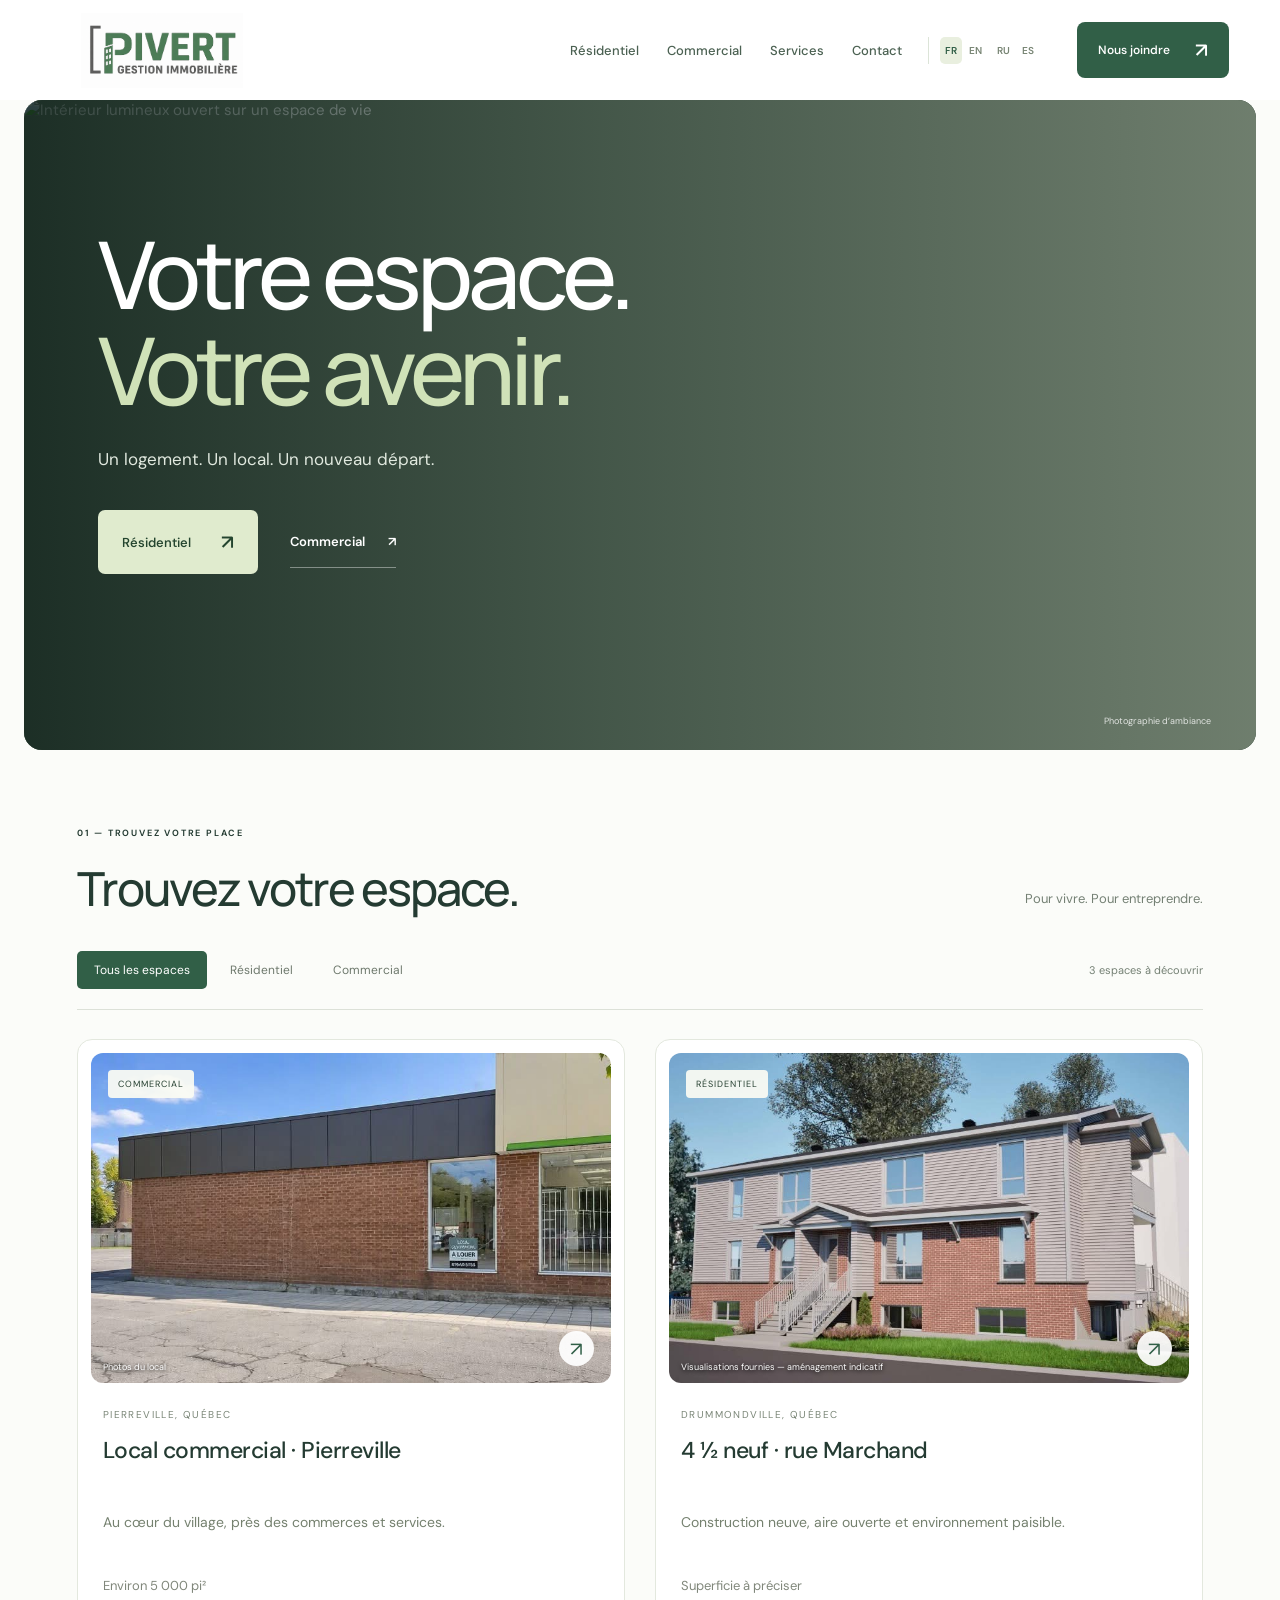
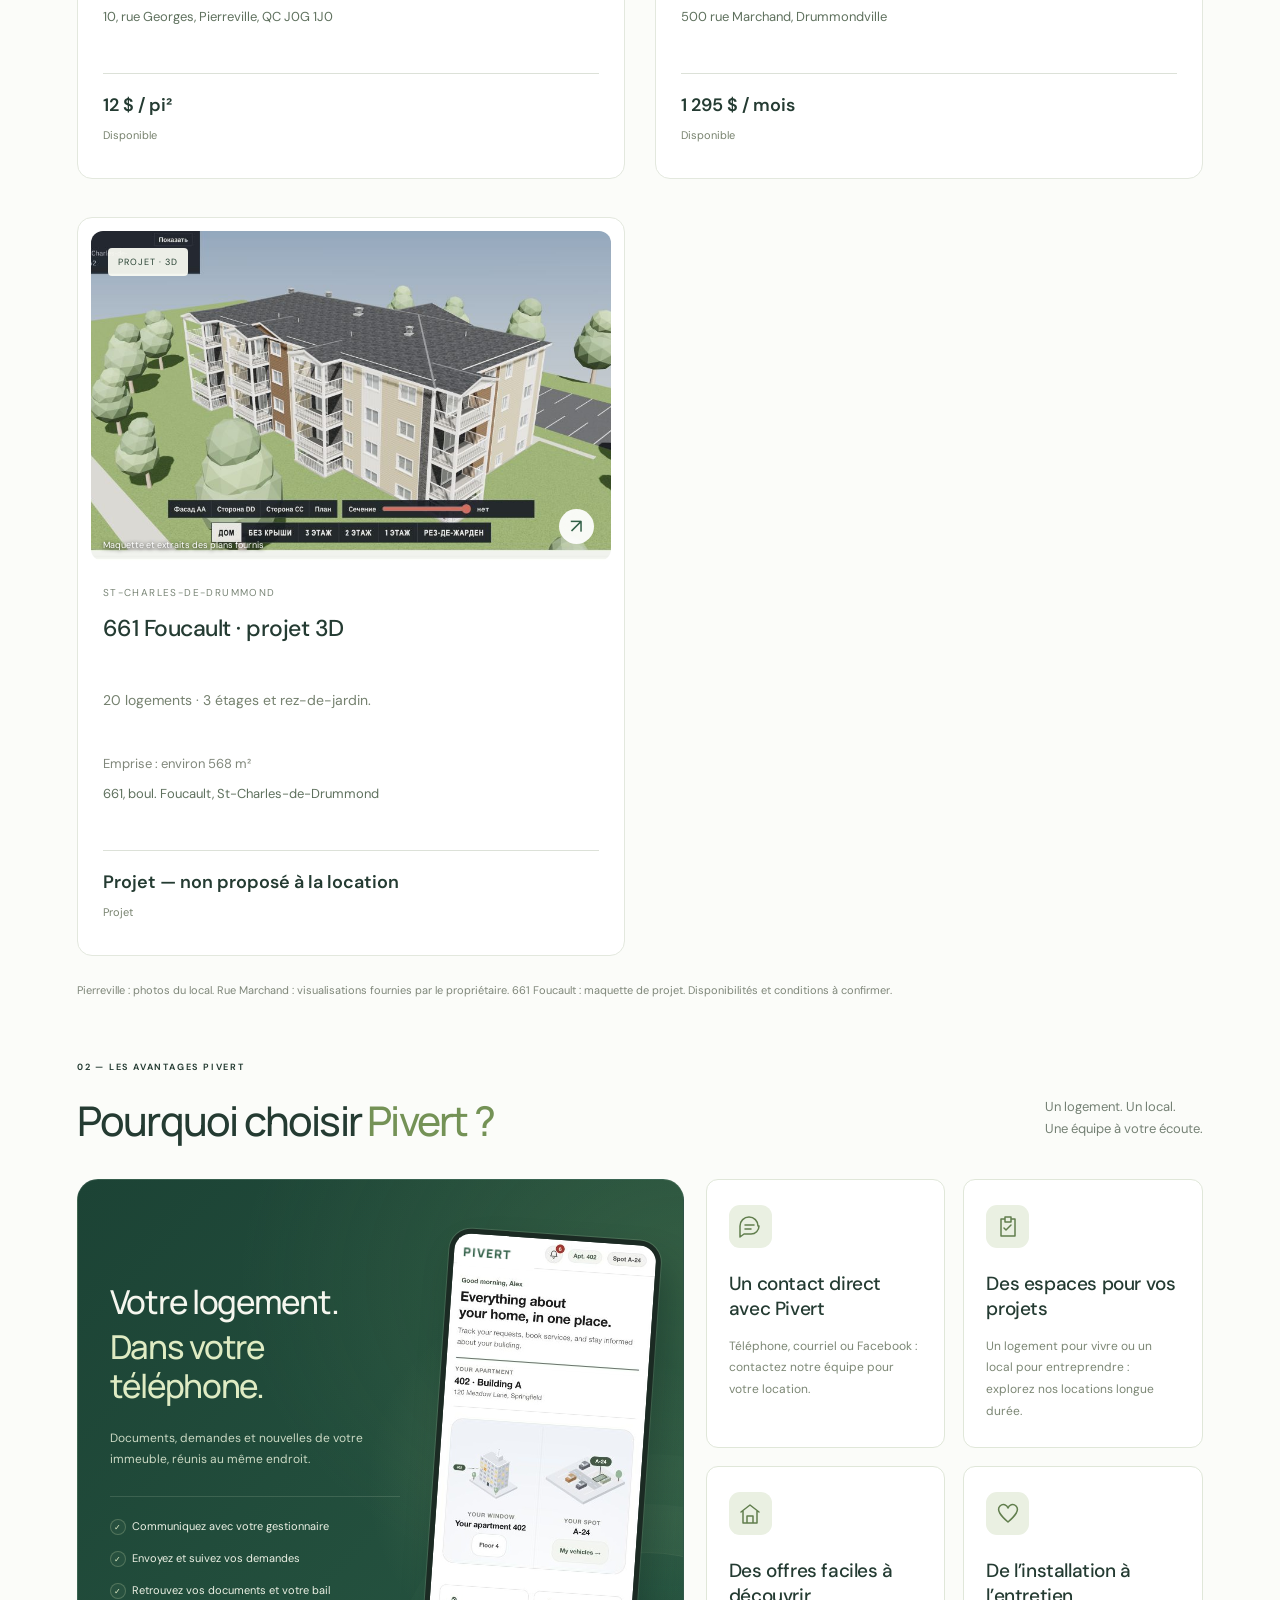
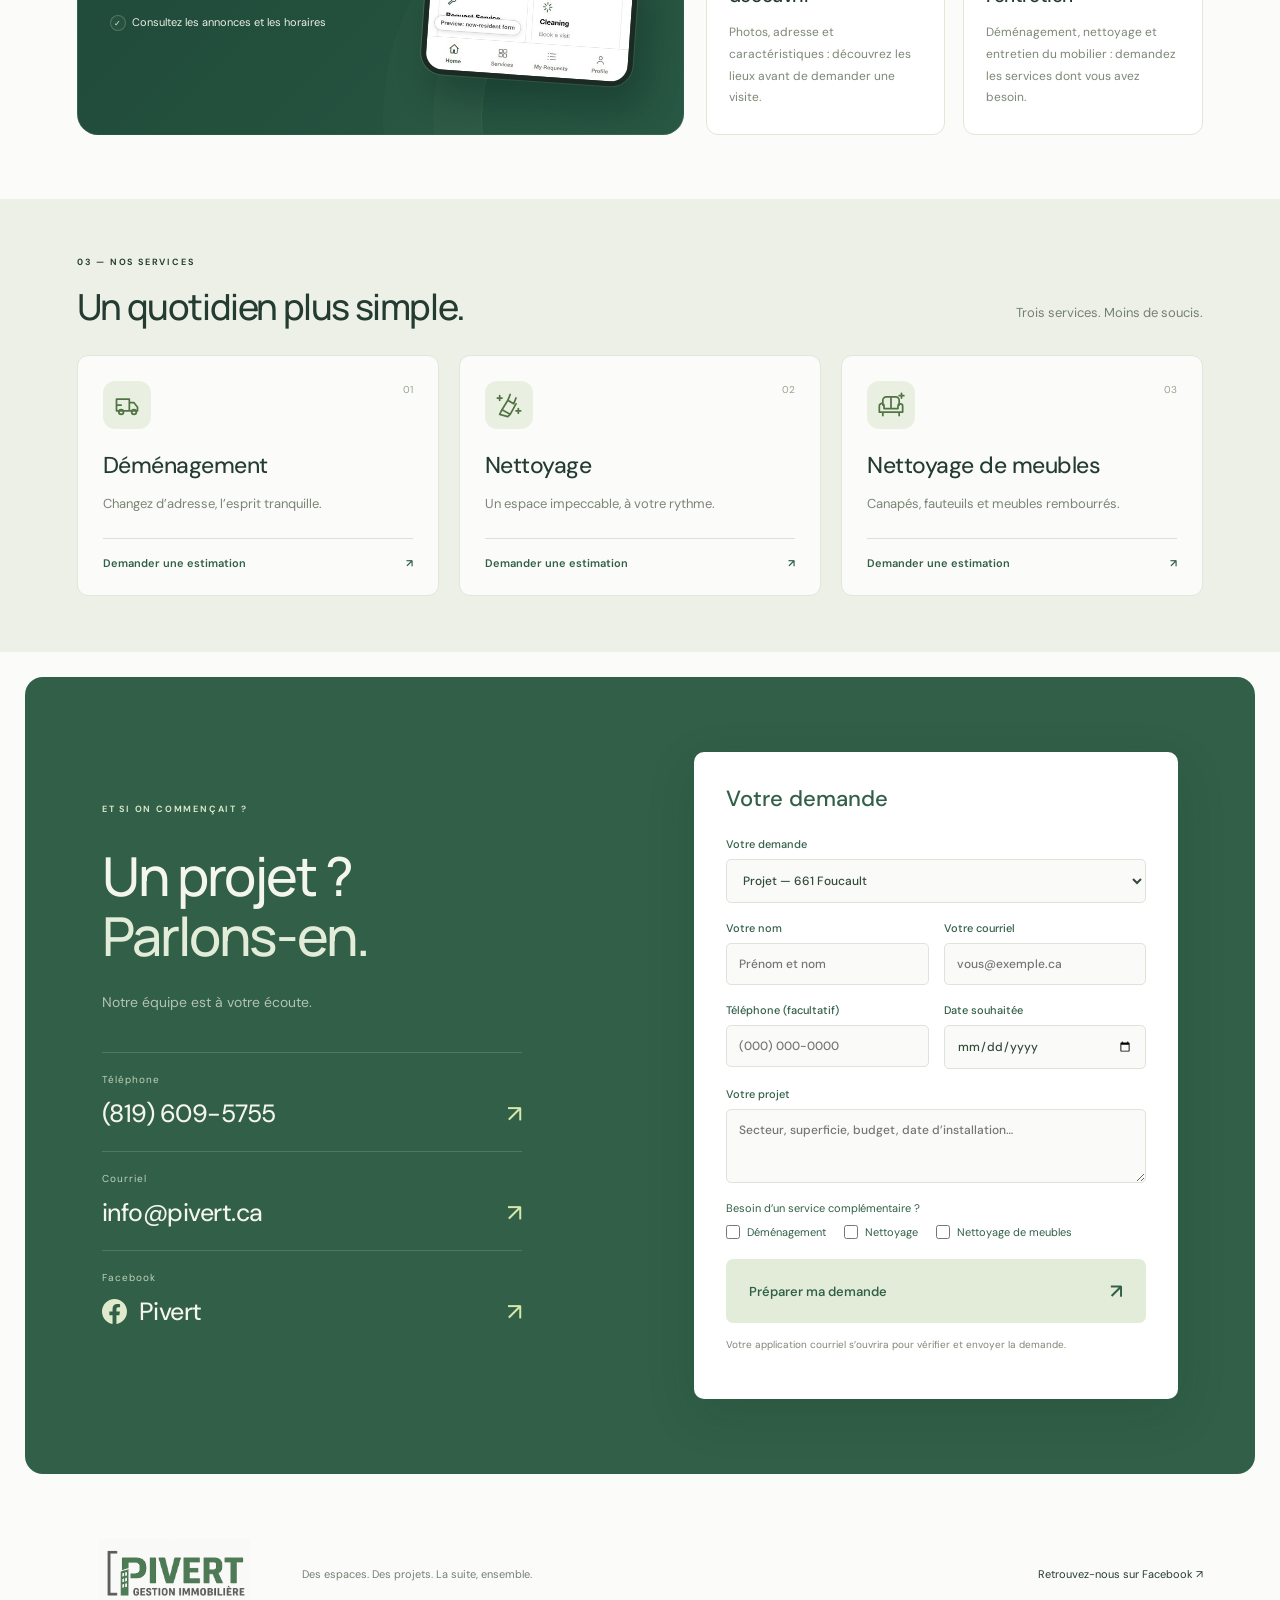
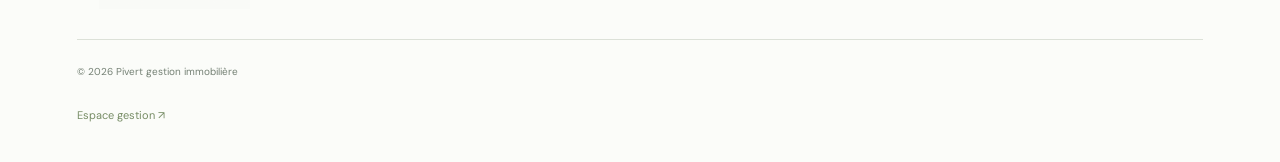
==== index.html @ 122ca659 "Fix GitHub Pages root by placing prototype files at repository root" ====
<!doctype html>
<html lang="fr">
<head>
<meta charset="utf-8">
<meta name="viewport" content="width=device-width,initial-scale=1">
<meta name="description" content="Pivert gestion immobilière. Découvrez nos espaces résidentiels et commerciaux et nos services de déménagement et d’entretien.">
<title>Pivert — Trouvez votre espace</title>
<link rel="icon" href="assets/symbol.png">
<link rel="stylesheet" href="css/base.css?v=glb1">
<link rel="stylesheet" href="css/theme.css?v=glb1">
<link rel="stylesheet" href="css/header.css?v=mobile-hero4">
<link rel="stylesheet" href="css/catalog.css?v=glb1">
<link rel="stylesheet" href="css/contact.css?v=glb1">
<link rel="stylesheet" href="css/house3d.css?v=glb1">
<link rel="stylesheet" href="css/benefits.css?v=glb1">
<link rel="stylesheet" href="css/admin.css?v=admin-lang1">
</head>
<body>
<header>
<a href="#" class="brand" aria-label="Pivert accueil">
<img class="brand-logo" src="assets/logo.png" alt="Pivert — Gestion immobilière">
</a>
<nav aria-label="Navigation principale">
<a href="#espaces" data-nav-filter="residential">Résidentiel</a>
<a href="#espaces" data-nav-filter="commercial">Commercial</a>
<a href="#services">Services</a>
<a href="#contact">Contact</a>
</nav>
<div class="language-switch" role="group" aria-label="Choisir la langue / Choose language">
<button type="button" data-language="fr" aria-pressed="true" lang="fr" title="Français">FR</button>
<button type="button" data-language="en" aria-pressed="false" lang="en" title="English">EN</button>
<button type="button" data-language="ru" aria-pressed="false" lang="ru" title="Русский">RU</button>
<button type="button" data-language="es" aria-pressed="false" lang="es" title="Español">ES</button>
</div>
<a class="btn small" href="#contact">Nous joindre <span>↗</span>
</a>
</header>
<main>
<section class="hero">
<div class="hero-copy">

<h1>Votre espace.<br>
<em>Votre avenir.</em>
</h1>
<p class="intro">Un logement. Un local. Un nouveau départ.</p>
<div class="actions">
<a class="btn" href="#espaces" data-category="residential">Résidentiel <span>↗</span></a>
<a class="text-link" href="#espaces" data-category="commercial">Commercial <span>↗</span></a>
</div>

</div>
<div class="hero-image">
<img src="https://images.unsplash.com/photo-1600607687939-ce8a6c25118c?auto=format&fit=crop&w=1600&q=85" alt="Intérieur lumineux ouvert sur un espace de vie" fetchpriority="high">
<div class="image-top">PIVERT <span>GESTION IMMOBILIÈRE</span>
</div>

<span class="photo-label">Photographie d’ambiance</span>
</div>
</section>
<section id="espaces" class="section">
<div class="section-heading">
<div>
<p class="eyebrow">01 — TROUVEZ VOTRE PLACE</p>
<h2>Trouvez votre espace.</h2>
</div>
<p>Pour vivre. Pour entreprendre.</p>
</div>
<div class="filterbar">
<div class="tabs" role="group" aria-label="Type d’espace">
<button class="active" data-filter="all" aria-pressed="true">Tous les espaces</button>
<button data-filter="residential" aria-pressed="false">Résidentiel</button>
<button data-filter="commercial" aria-pressed="false">Commercial</button>
</div>
<span id="result-count" aria-live="polite">3 espaces à découvrir</span>
</div>
<div class="properties">
<article class="property" data-type="commercial">
<button class="property-picture" data-detail="commercial">
<img src="assets/pierreville-1.jpg" alt="Façade du local commercial à Pierreville" loading="lazy">
<span class="tag">COMMERCIAL</span>
<span class="round">↗</span>
<span class="picture-note">Photos du local</span>
</button>
<p class="location">PIERREVILLE, QUÉBEC</p>
<h3>Local commercial · Pierreville</h3><p class="card-description">Au cœur du village, près des commerces et services.</p>
<p class="spec">5 000 pi²</p><p class="card-address">10, rue Georges, Pierreville</p>
<div class="price">
<strong>12 $ / pi²</strong>
<span>Disponible immédiatement ou selon entente</span>
</div>
</article>
<article class="property" data-type="residential">
<button class="property-picture" data-detail="residential"><img src="assets/marchand-1.jpg" alt="Visualisation du bâtiment au 500 rue Marchand" loading="lazy"><span class="tag">RÉSIDENTIEL · 4 ½</span><span class="round">↗</span><span class="picture-note">Visualisations du projet</span></button>
<p class="location">DRUMMONDVILLE, QUÉBEC</p><h3>4 ½ neuf · rue Marchand</h3><p class="card-description">Construction neuve, aire ouverte et environnement paisible.</p><p class="spec">4 ½ · Superficie à préciser</p><p class="card-address">500 rue Marchand, Drummondville</p><div class="price"><strong>1 295 $ / mois</strong><span>Dès le 1er octobre 2026 · à confirmer</span></div>
</article>
<article class="property" data-type="residential">
<button class="property-picture" data-detail="foucault"><img src="assets/foucault-model.png" alt="Maquette du projet au 661 Foucault" loading="lazy"><span class="tag">PROJET · 3D</span><span class="round">↗</span><span class="picture-note">Modèle d’après plans</span></button>
<p class="location">ST-CHARLES-DE-DRUMMOND</p><h3>661 Foucault · projet 3D</h3><p class="card-description">20 logements · 3 étages et rez-de-jardin.</p><p class="spec">Emprise : environ 568 m²</p><p class="card-address">661, boul. Foucault</p><div class="price"><strong>Explorer en 3D</strong><span>Maquette de projet · pas une annonce</span></div>
</article>
</div>
<p class="catalog-note">Pierreville : photos du local. Rue Marchand : visualisations fournies par le propriétaire. 661 Foucault : maquette de projet. Disponibilités et conditions à confirmer.</p>
</section>
<section id="avantages" class="benefits section">
<div class="section-heading"><div><p class="eyebrow">02 — LES AVANTAGES PIVERT</p><h2>Pourquoi choisir <em>Pivert ?</em></h2></div><p>Un logement. Un local.<br>Une équipe à votre écoute.</p></div>
<div class="benefits-grid">
<article class="digital-benefit">
<div class="digital-copy"><h3>Votre logement.<br><em>Dans votre téléphone.</em></h3><p>Documents, demandes et nouvelles de votre immeuble, réunis au même endroit.</p>
<ul class="digital-features"><li>Communiquez avec votre gestionnaire</li><li>Envoyez et suivez vos demandes</li><li>Retrouvez vos documents et votre bail</li><li>Consultez les annonces et les horaires</li></ul>
</div>
<div class="phone-wrap actual-app-preview">
<div class="actual-screen-frame"><span class="resident-brand" aria-hidden="true">PIVERT</span><img id="unitly-screenshot" src="assets/unitly-resident-screen.jpg" width="398" height="861" alt="Aperçu de l’espace résident Pivert"></div>

</div>
</article>
<div class="small-benefits">
<article class="benefit-card"><div class="benefit-icon"><svg viewBox="0 0 24 24" fill="none" stroke="currentColor" stroke-width="1.5" stroke-linecap="round" stroke-linejoin="round" aria-hidden="true"><path d="M21 11a8 8 0 0 1-8 8H6l-4 3V11a9 9 0 0 1 18 0Z"/><path d="M7 10h9M7 14h6"/></svg></div><h3>Un contact direct avec Pivert</h3><p>Téléphone, courriel ou Facebook : contactez notre équipe pour votre location.</p></article>
<article class="benefit-card"><div class="benefit-icon"><svg viewBox="0 0 24 24" fill="none" stroke="currentColor" stroke-width="1.5" stroke-linecap="round" stroke-linejoin="round" aria-hidden="true"><path d="M9 4H5v17h14V4h-4M9 2h6v5H9zM8 13l2 2 5-5"/></svg></div><h3>Des espaces pour vos projets</h3><p>Un logement pour vivre ou un local pour entreprendre : explorez nos locations longue durée.</p></article>
<article class="benefit-card"><div class="benefit-icon"><svg viewBox="0 0 24 24" fill="none" stroke="currentColor" stroke-width="1.5" stroke-linecap="round" stroke-linejoin="round" aria-hidden="true"><path d="m3 10 9-7 9 7M5 9v12h14V9M9 21v-7h6v7"/></svg></div><h3>Des offres faciles à découvrir</h3><p>Photos, adresse et caractéristiques : découvrez les lieux avant de demander une visite.</p></article>
<article class="benefit-card"><div class="benefit-icon"><svg viewBox="0 0 24 24" fill="none" stroke="currentColor" stroke-width="1.5" stroke-linecap="round" stroke-linejoin="round" aria-hidden="true"><path d="M20 4c-3-3-7-1-8 2-1-3-5-5-8-2-4 4 1 10 8 16 7-6 12-12 8-16Z"/></svg></div><h3>De l’installation à l’entretien</h3><p>Déménagement, nettoyage et entretien du mobilier : demandez les services dont vous avez besoin.</p></article>
</div></div></section>
<section id="services" class="services section">
<div class="section-heading"><div><p class="eyebrow">03 — NOS SERVICES</p><h2>Un quotidien plus simple.</h2></div><p>Trois services. Moins de soucis.</p></div>
<div class="service-grid">
<article><div class="service-icon" aria-hidden="true"><svg viewBox="0 0 24 24" fill="none" stroke="currentColor" stroke-width="1.5" stroke-linecap="round" stroke-linejoin="round"><path d="M3 7h11v10H3zM14 10h4l3 4v3h-7M3 12h4"/><circle cx="7" cy="18" r="2"/><circle cx="18" cy="18" r="2"/></svg></div><span class="service-number">01</span><h3>Déménagement</h3><p>Changez d’adresse, l’esprit tranquille.</p><button class="text-link" data-service="Déménagement">Demander une estimation <span>↗</span></button></article>
<article><div class="service-icon" aria-hidden="true"><svg viewBox="0 0 24 24" fill="none" stroke="currentColor" stroke-width="1.5" stroke-linecap="round" stroke-linejoin="round"><path d="m13 3-2 5 5 3 2-5M11 8l-5 8 7 4 5-9M6 16l-2 4 7 2 2-2M4 4v4M2 6h4M20 15v4M18 17h4"/></svg></div><span class="service-number">02</span><h3>Nettoyage</h3><p>Un espace impeccable, à votre rythme.</p><button class="text-link" data-service="Nettoyage">Demander une estimation <span>↗</span></button></article>
<article><div class="service-icon" aria-hidden="true"><svg viewBox="0 0 24 24" fill="none" stroke="currentColor" stroke-width="1.5" stroke-linecap="round" stroke-linejoin="round"><path d="M5 12V8a3 3 0 0 1 3-3h8a3 3 0 0 1 3 3v4M5 11a2 2 0 0 0-3 2v5h20v-5a2 2 0 0 0-4 0v2H6v-2a2 2 0 0 0-1-2ZM5 18v3M19 18v3M12 6v8"/><path d="M21 2v4M19 4h4"/></svg></div><span class="service-number">03</span><h3>Nettoyage de meubles</h3><p>Canapés, fauteuils et meubles rembourrés.</p><button class="text-link" data-service="Nettoyage de meubles">Demander une estimation <span>↗</span></button></article>
</div></section>
<section id="contact" class="contact section">
<div class="contact-copy">
<p class="eyebrow">ET SI ON COMMENÇAIT ?</p>
<h2>Un projet ?<br>
<em>Parlons-en.</em>
</h2>
<p>Notre équipe est à votre écoute.</p>
<div class="contact-methods">
<a href="tel:+18196095755" class="contact-method"><span class="contact-method-label">Téléphone</span><span class="contact-method-value">(819) 609-5755 <span aria-hidden="true">↗</span></span></a>
<a href="mailto:info@pivert.ca" class="contact-method"><span class="contact-method-label">Courriel</span><span class="contact-method-value">info@pivert.ca <span aria-hidden="true">↗</span></span></a>
<a href="https://www.facebook.com/profile.php?id=61574346015342" class="contact-method contact-facebook" target="_blank" rel="noopener noreferrer"><span class="contact-method-label">Facebook</span><span class="contact-method-value"><span class="facebook-identity"><svg class="facebook-icon" viewBox="0 0 24 24" aria-hidden="true" focusable="false"><path fill="currentColor" d="M24 12.073C24 5.405 18.627 0 12 0S0 5.405 0 12.073C0 18.1 4.388 23.094 10.125 24v-8.437H7.078v-3.49h3.047v-2.66c0-3.026 1.792-4.697 4.533-4.697 1.312 0 2.686.236 2.686.236v2.972h-1.513c-1.49 0-1.956.931-1.956 1.887v2.262h3.328l-.532 3.49h-2.796V24C19.612 23.094 24 18.1 24 12.073z"/></svg><span>Pivert</span></span><span aria-hidden="true">↗</span></span></a>
</div>
</div>
<form id="request-form">
<h3>Votre demande</h3>
<label>Votre demande<select name="request" id="request">
<option value="Projet — 661 Foucault">Projet — 661 Foucault</option>
<option value="Location résidentielle">Location résidentielle</option>
<option value="4 ½ — 500 rue Marchand">4 ½ — 500 rue Marchand</option>
<option value="Local commercial — Pierreville">Local commercial — Pierreville</option>
<option value="Autre espace commercial">Autre espace commercial</option>
<option value="Déménagement">Déménagement</option>
<option value="Nettoyage">Nettoyage</option>
<option value="Espace résident — Pivert">Espace résident — Pivert</option>
<option value="Nettoyage de meubles">Nettoyage de meubles</option>
</select>
</label>
<div class="form-row">
<label>Votre nom<input name="name" autocomplete="name" required placeholder="Prénom et nom" maxlength="120">
</label>
<label>Votre courriel<input name="email" type="email" autocomplete="email" required placeholder="vous@exemple.ca">
</label>
</div>
<div class="form-row">
<label>Téléphone (facultatif)<input name="phone" type="tel" autocomplete="tel" placeholder="(000) 000-0000">
</label>
<label>Date souhaitée<input name="date" type="date">
</label>
</div>
<label>Votre projet<textarea name="message" rows="3" required maxlength="4000" placeholder="Secteur, superficie, budget, date d’installation…">
</textarea>
</label>
<fieldset>
<legend>Besoin d’un service complémentaire ?</legend>
<label>
<input type="checkbox" name="extra" value="Déménagement"> Déménagement</label>
<label>
<input type="checkbox" name="extra" value="Nettoyage"> Nettoyage</label>
<label><input type="checkbox" name="extra" value="Nettoyage de meubles"> Nettoyage de meubles</label>
</fieldset>
<button class="btn" type="submit">Préparer ma demande <span>↗</span>
</button>
<p class="form-note">Votre application courriel s’ouvrira pour vérifier et envoyer la demande.</p>
<p id="form-status" role="status">
</p>
</form>
</section>
</main>
<footer>
<a class="brand" href="#">
<img class="brand-logo" src="assets/logo.png" alt="Pivert — Gestion immobilière">
</a>
<p>Des espaces. Des projets. La suite, ensemble.</p>
<a href="https://www.facebook.com/profile.php?id=61574346015342" target="_blank" rel="noopener noreferrer">Retrouvez-nous sur Facebook ↗</a>
<small>© 2026 Pivert gestion immobilière</small>
<a class="admin-entry" href="?admin=1">Espace gestion ↗</a>
</footer>
<dialog id="detail" aria-labelledby="detail-title">
<button class="close" aria-label="Fermer">×</button>
<div class="detail-layout">
  <div class="detail-gallery">
    <div class="gallery-stage">
      <img id="gallery-image" alt="Photo d’ambiance">
      <button type="button" class="gallery-arrow previous" aria-label="Photo précédente">‹</button>
      <button type="button" class="gallery-arrow next" aria-label="Photo suivante">›</button>
      <span id="gallery-counter" aria-live="polite"></span>
      <span class="gallery-disclaimer">Photos d’ambiance — non contractuelles</span>
    </div>
    <div id="gallery-thumbnails" role="group" aria-label="Galerie de photos"></div>
  </div>
  <div class="detail-info">
    <p class="eyebrow" id="detail-type"></p>
    <h2 id="detail-title"></h2>
    <dl class="detail-facts">
      <div><dt>Superficie</dt><dd id="detail-area"></dd></div>
      <div><dt>Adresse</dt><dd id="detail-address"></dd></div>
      <div><dt>Loyer</dt><dd id="detail-price"></dd></div>
    </dl>
    <div class="listing-availability" id="detail-availability" hidden></div>
<h3>À propos de cet espace</h3>
    <p id="detail-copy"></p>
<div id="detail-extra" hidden><h3>Caractéristiques</h3><ul id="detail-features"></ul><h3 id="detail-uses-heading">Activités possibles</h3><ul id="detail-uses"></ul><p class="rent-note">Période de facturation et conditions du loyer à préciser.</p></div>
    <a href="#contact" class="btn" id="detail-cta">Demander une visite <span>↗</span></a>
  </div>
</div>
</dialog>
<script defer src="js/translations.js?v=glb1">
</script>
<script defer src="js/data.js?v=glb1">
</script>
<script defer src="js/i18n.js?v=glb1">
</script>
<script defer src="js/catalog.js?v=glb1">
</script>
<script defer src="js/navigation.js?v=glb1">
</script>
<script defer src="js/form.js?v=glb1">
</script>
<script defer src="js/model-document.js?v=glb1"></script>
<script defer src="js/model-languages.js?v=glb1"></script>
<script defer src="js/glb-model.js?v=glb1"></script>
<script defer src="js/house3d.js?v=glb1"></script>
<script defer src="js/listing-store.js?v=glb1"></script>
<script defer src="js/listing-catalog.js?v=glb1"></script>
<script defer src="js/admin-i18n.js?v=admin-lang1"></script>
<script defer src="js/admin.js?v=admin-lang1"></script>
<script defer src="js/app.js?v=glb1">
</script>
</body>
</html>
---- css/base.css ----
@import url('https://fonts.googleapis.com/css2?family=DM+Sans:wght@400;450;500;550;600;650;700&family=Manrope:wght@400;500;600;650;700;750;800&display=swap');

:root{
--green:#173f35;
--lime:#d7e8ac;
--paper:#f8f9f5;
--muted:#717970;
--line:#dce1d8}
*{
box-sizing:border-box}
html{
scroll-behavior:smooth;
scroll-padding-top:100px}
body{
margin:0;
background:var(--paper);
color:#243b32;
font-family:'DM Sans',sans-serif;
font-size:15px}
a{
color:inherit;
text-decoration:none}
button,input,select,textarea{
font:inherit}
button,a,input,select,textarea{
outline-offset:5px}
button{
cursor:pointer}
header{
height:106px;
max-width:1536px;
margin:auto;
padding:0 5%;
display:flex;
align-items:center;
justify-content:space-between;
gap:25px}
.brand{
display:flex;
align-items:center;
gap:12px;
font-size:37px;
letter-spacing:-2px;
font-weight:750;
line-height:1}
.brand small{
display:block;
font-size:8px;
letter-spacing:2px;
margin-top:8px;
font-weight:600}
.mark{
position:relative;
display:inline-block;
font-size:65px;
line-height:.8;
letter-spacing:-9px;
padding-right:9px}
.mark span{
font-size:28px;
position:absolute;
top:-6px;
right:-3px}
nav{
display:flex;
gap:33px;
font-size:13px}
nav a:hover,.text-link:hover{
color:#64864c}
.btn{
display:inline-flex;
align-items:center;
justify-content:space-between;
gap:30px;
background:var(--green);
color:white;
border:0;
border-radius:7px;
padding:19px 23px;
font-size:13px;
font-weight:550;
transition:background .2s,transform .2s}
.btn:hover{
background:#285a48;
transform:translateY(-2px)}
.btn span{
font-size:20px}
.btn.small{
padding:14px 19px;
font-size:12px}
.hero{
max-width:1536px;
margin:auto;
display:grid;
grid-template-columns:1fr 1fr;
padding:17px 3% 49px 5%;
gap:4%;
min-height:670px}
.hero-copy{
padding-top:40px}
.eyebrow{
font-size:10px;
font-weight:650;
letter-spacing:2px;
margin:0 0 29px;
display:flex;
align-items:center;
gap:9px}
.eyebrow i{
width:7px;
height:7px;
border-radius:50%;
background:#64845a}
h1,h2,h3,p{
margin-top:0}
h1,h2{
font-family:'Manrope',sans-serif;
font-weight:500;
letter-spacing:-3.5px;
line-height:1.08}
h1{
font-size:clamp(52px,5.8vw,88px);
margin-bottom:26px}
em{
font-style:normal;
color:#749256}
p{
line-height:1.7}
.intro{
max-width:370px;
color:#758074;
font-size:14px;
line-height:1.8}
.actions{
display:flex;
align-items:center;
gap:24px;
margin-top:31px}
.text-link{
display:flex;
align-items:center;
gap:24px;
font-size:12px;
border:0;
background:none;
padding:0;
color:var(--green);
font-weight:600}
.hero-foot{
display:flex;
gap:25px;
border-top:1px solid var(--line);
padding-top:23px;
margin-top:45px;
font-size:11px;
color:#6f7a70}
.hero-foot span:before{
content:'✓';
margin-right:8px;
color:#608453}
.hero-image{
position:relative;
overflow:hidden;
border-radius:11px;
min-height:595px;
color:white;
background:#748372}
.hero-image>img{
position:absolute;
width:100%;
height:100%;
object-fit:cover}
.hero-image:after{
content:'';
position:absolute;
inset:0;
background:linear-gradient(0deg,#12281f99,transparent 65%,#11251f35)}
.image-top{
position:absolute;
z-index:1;
top:26px;
left:27px;
right:27px;
display:flex;
justify-content:space-between;
font-size:9px;
letter-spacing:1.4px}
.image-caption{
position:absolute;
z-index:1;
bottom:43px;
left:30px;
right:30px;
display:flex;
justify-content:space-between;
align-items:center;
font-size:14px;
line-height:1.8}
.image-caption strong{
font-size:23px;
font-weight:450}
.image-caption a,.round{
width:45px;
height:45px;
display:grid;
place-items:center;
border-radius:50%;
background:#ffffffed;
color:var(--green);
font-size:23px}
.photo-label{
position:absolute;
z-index:1;
bottom:12px;
left:30px;
font-size:9px;
opacity:.8}
.ribbon{
display:flex;
align-items:center;
justify-content:space-around;
padding:27px 4%;
gap:15px;
border-top:1px solid var(--line);
border-bottom:1px solid var(--line);
font-size:13px}
.ribbon span:nth-child(even){
font-size:24px;
color:#8b9c71}
.section{
padding:95px 6%;
max-width:1536px;
margin:auto}
.section-heading{
display:flex;
justify-content:space-between;
align-items:flex-end;
margin-bottom:35px;
gap:30px}
h2{
font-size:clamp(35px,4vw,57px);
margin-bottom:0}
.section-heading>p{
font-size:13px;
color:var(--muted);
margin:0 0 4px}
.section .eyebrow{
margin-bottom:22px}
.filterbar{
display:flex;
align-items:center;
justify-content:space-between;
border-bottom:1px solid var(--line);
padding-bottom:20px;
margin:37px 0 29px}
.tabs{
display:flex;
gap:6px}
.tabs button{
border:0;
border-radius:5px;
padding:11px 17px;
background:transparent;
color:#6e796d;
font-size:12px}
.tabs button.active{
background:var(--green);
color:white}
#result-count{
font-size:11px;
color:var(--muted)}
.properties{
display:grid;
grid-template-columns:repeat(3,1fr);
gap:26px}
.property[hidden]{
display:none}
.property-picture{
display:block;
position:relative;
width:100%;
height:260px;
overflow:hidden;
border:0;
border-radius:9px;
padding:0;
background:#e1e4da}
.property-picture img{
width:100%;
height:100%;
object-fit:cover;
transition:transform .4s}
.property-picture:hover img{
transform:scale(1.04)}
.tag{
position:absolute;
top:17px;
left:17px;
padding:8px 10px;
background:#fafbf4ef;
border-radius:4px;
font-size:9px;
letter-spacing:1px;
color:#274132}
.round{
position:absolute;
bottom:17px;
right:17px;
width:35px;
height:35px;
font-size:20px}
.picture-note{
position:absolute;
bottom:10px;
left:12px;
font-size:9px;
color:white;
text-shadow:0 1px 4px black}
.location{
font-size:9px;
letter-spacing:1.4px;
color:#7a8677;
margin:23px 0 10px}
.property h3{
font-size:19px;
font-weight:500;
letter-spacing:-.5px;
margin-bottom:12px}
.spec{
font-size:12px;
color:#80877b}
.spec span{
margin:0 9px}
.price{
padding-top:16px;
border-top:1px solid var(--line);
display:flex;
justify-content:space-between;
gap:10px;
align-items:center}
.price strong{
font-size:12px;
font-weight:550}
.price>span{
font-size:9px;
color:#7a8478}
.catalog-note{
font-size:11px;
max-width:860px;
color:#7e8679;
margin:25px 0 0}
.services{
background:#edf0e6;
max-width:none}
.services>.section-heading,.service-grid{
max-width:1352px;
margin-left:auto;
margin-right:auto}
.service-grid{
display:grid;
grid-template-columns:1fr 1fr;
gap:25px}
.service-grid article{
background:var(--paper);
border-radius:10px;
padding:34px;
position:relative}
.service-icon{
font-size:36px;
color:#7a9258;
margin-bottom:35px}
.service-number{
position:absolute;
top:35px;
right:32px;
color:#98a38e;
font-size:11px}
.service-grid h3{
font-size:28px;
font-weight:450;
line-height:1.25;
letter-spacing:-.8px}
.service-grid p{
font-size:13px;
color:#7b8476;
max-width:430px}
.service-grid .text-link{
border-top:1px solid var(--line);
padding-top:22px;
justify-content:space-between;
width:100%;
margin-top:26px}
.approach{
display:grid;
grid-template-columns:1fr 2fr;
gap:40px}
.approach>div>p{
color:var(--muted);
max-width:520px;
font-size:14px;
margin:25px 0 36px}
.steps{
display:grid;
grid-template-columns:repeat(3,1fr);
gap:27px}
.steps span{
font-size:11px;
color:#87956f;
display:block;
border-top:1px solid var(--line);
padding-top:15px;
margin-bottom:20px}
.steps h3{
font-size:15px;
font-weight:500}
.steps p{
font-size:12px;
color:var(--muted)}
.contact{
max-width:none;
background:var(--green);
color:#f4f5eb;
display:grid;
grid-template-columns:1fr 1fr;
gap:8%}
.contact .eyebrow{
color:#c1d0b5}
.contact h2{
font-size:57px}
.contact em{
color:var(--lime)}
.contact>div>p:not(.eyebrow){
margin-top:25px;
color:#b3c2b6;
font-size:13px}
.contact-phone{
display:block;
font-size:25px;
letter-spacing:-.5px;
margin:37px 0 13px}
.contact>div>a:last-child{
font-size:13px;
color:#bac8b9}
form{
background:#fff;
border-radius:10px;
color:var(--green);
padding:32px}
form h3{
font-size:22px;
font-weight:500;
margin-bottom:24px}
label{
display:block;
font-size:11px;
font-weight:500}
input,select,textarea{
display:block;
width:100%;
border:1px solid #dfe3da;
border-radius:5px;
padding:12px;
color:#344a3a;
background:#fafbf8;
margin-top:8px;
margin-bottom:18px;
font-size:12px}
textarea{
resize:vertical}
.form-row{
display:grid;
grid-template-columns:1fr 1fr;
gap:15px}
fieldset{
border:0;
padding:0;
margin:0 0 20px;
display:flex;
gap:18px}
legend{
font-size:11px;
padding:0;
margin-bottom:10px}
fieldset label{
display:flex;
align-items:center;
gap:7px;
font-weight:400}
input[type=checkbox]{
width:14px;
height:14px;
margin:0;
accent-color:var(--green)}
form .btn{
width:100%;
background:var(--lime);
color:var(--green)}
.form-note,#form-status{
font-size:10px;
color:#7e8777;
line-height:1.6;
margin:14px 0 0}
#form-status{
color:var(--green)}
.faq{
display:grid;
grid-template-columns:1fr 1.4fr;
gap:40px}
.faq h2{
font-size:40px}
details{
border-bottom:1px solid var(--line);
padding:20px 0}
summary{
cursor:pointer;
font-size:14px;
list-style:none;
display:flex;
justify-content:space-between;
gap:20px}
summary:after{
content:'+';
font-size:20px}
details[open] summary:after{
content:'−'}
details p{
font-size:13px;
color:var(--muted);
margin:18px 0 0}
footer{
border-top:1px solid var(--line);
padding:40px 6%;
display:flex;
align-items:center;
gap:30px;
flex-wrap:wrap}
footer .brand{
font-size:28px}
footer .mark{
font-size:50px}
footer .brand small{
font-size:6px}
footer p{
font-size:11px;
color:var(--muted);
margin:0;
flex:1}
footer>a:not(.brand){
font-size:11px}
footer>small{
width:100%;
font-size:10px;
color:var(--muted);
padding-top:20px}
dialog{
border:0;
border-radius:12px;
padding:48px;
max-width:580px;
width:calc(100% - 32px);
color:var(--green)}
dialog::backdrop{
background:#10251db3;
backdrop-filter:blur(5px)}
dialog h2{
font-size:35px;
margin-bottom:20px}
dialog p:not(.eyebrow){
font-size:14px;
color:var(--muted)}
.close{
position:absolute;
right:15px;
top:12px;
border:0;
background:none;
font-size:28px;
color:var(--green)}
@media(min-width:1600px){
.contact{
padding-left:calc((100vw - 1352px)/2);
padding-right:calc((100vw - 1352px)/2)}
}
@media(max-width:1000px){
header nav{
gap:15px}
.hero{
gap:3%}
.actions{
align-items:flex-start;
flex-direction:column;
gap:18px}
.hero-image{
min-height:590px}
.property-picture{
height:210px}
.price{
align-items:flex-start;
flex-direction:column}
.contact h2{
font-size:44px}
.section{
padding:70px 5%}
.approach{
grid-template-columns:1fr 3fr}
.steps{
gap:15px}
}
@media(max-width:700px){
header{
height:90px;
padding:0 5%}
header nav{
display:none}
.brand{
font-size:31px}
.mark{
font-size:54px}
.btn.small{
font-size:10px;
padding:12px;
gap:12px}
.hero{
grid-template-columns:1fr;
padding:0 5% 30px}
.hero-copy{
padding:25px 0 30px}
h1{
font-size:64px;
letter-spacing:-3px}
.intro{
max-width:100%}
.actions{
flex-direction:row;
align-items:center;
gap:18px}
.actions .btn{
padding:16px;
font-size:11px;
gap:15px}
.text-link{
font-size:11px;
gap:10px}
.hero-foot{
margin-top:28px;
font-size:10px}
.hero-image{
min-height:440px}
.ribbon{
font-size:10px;
flex-wrap:wrap;
justify-content:center;
padding:20px 5%}
.ribbon span:nth-last-child(-n+2){
display:none}
.section{
padding:58px 5%}
.section-heading{
display:block}
.section-heading>p{
margin-top:20px}
.section-heading h2{
font-size:43px;
letter-spacing:-2px}
.filterbar{
align-items:flex-start;
gap:15px;
flex-direction:column}
.tabs{
gap:2px}
.tabs button{
padding:11px 13px;
font-size:11px}
.properties{
grid-template-columns:1fr;
gap:32px}
.property-picture{
height:300px}
.price{
flex-direction:row;
align-items:center}
.service-grid{
grid-template-columns:1fr}
.service-grid article{
padding:28px}
.approach{
grid-template-columns:1fr;
gap:8px}
.approach h2{
font-size:44px;
letter-spacing:-2px}
.steps{
grid-template-columns:1fr}
.steps span{
margin-bottom:12px}
.contact{
grid-template-columns:1fr;
gap:35px}
.contact h2{
font-size:48px;
letter-spacing:-2px}
form{
padding:24px}
.form-row{
grid-template-columns:1fr;
gap:0}
.faq{
grid-template-columns:1fr;
gap:20px}
.faq h2{
letter-spacing:-2px}
footer p{
flex-basis:60%}
footer{
gap:25px}
dialog{
padding:38px 25px}
dialog h2{
letter-spacing:-1px}
}
@media(prefers-reduced-motion:reduce){
html{
scroll-behavior:auto}
*{
transition:none!important}
}
---- css/theme.css ----
:root{
--green:#315f47;
--lime:#e3ecd8;
--paper:#fbfcf9;
--muted:#748074}
header{
height:110px;
background:#fff;
max-width:none}
.brand{
display:block;
line-height:0;
flex-shrink:0}
.brand-logo{
width:222px;
height:75px;
object-fit:contain;
mix-blend-mode:multiply}
header nav{
font-size:13px;
gap:38px}
.hero{
display:block;
position:relative;
max-width:none;
margin:0 24px;
padding:0;
min-height:650px;
border-radius:18px;
overflow:hidden;
background:#24392e;
color:white}
.hero-image{
position:absolute;
inset:0;
min-height:0;
border-radius:0;
z-index:0}
.hero-image>img{
object-position:center 59%}
.hero-image:after{
background:linear-gradient(90deg,rgba(9,28,21,.82),rgba(16,39,29,.48) 47%,rgba(10,31,21,.05))}
.hero-copy{
position:relative;
z-index:2;
padding:90px 6% 65px;
max-width:850px}
.hero .eyebrow{
color:#e3eddc;
margin-bottom:35px;
font-size:10px}
.hero .eyebrow i{
background:#b8d5a6}
h1{
font-size:clamp(65px,7.3vw,110px);
letter-spacing:-5px;
font-weight:500;
margin-bottom:27px;
line-height:1.03}
.hero em{
color:#d0e2b8}
.intro{
color:#e1e9df;
font-size:17px;
max-width:none}
.hero .btn{
background:#e0ebce;
color:#24452f;
padding:19px 24px}
.hero .text-link{
color:white}
.hero .actions{
margin-top:35px}
.hero-foot{
max-width:430px;
color:#dde7d9;
border-color:#ffffff33;
margin-top:50px}
.hero-foot span:before{
color:#d1e0c0}
.image-top{
display:none}
.image-caption{
left:auto;
bottom:55px;
right:45px;
gap:25px}
.image-caption strong{
font-size:16px}
.image-caption a{
width:42px;
height:42px}
.photo-label{
left:auto;
right:45px;
bottom:23px}
.ribbon{
border-top:0;
margin:0 6%;
padding:30px 0;
justify-content:space-between;
color:var(--green);
font-size:12px}
.ribbon a:hover{
opacity:.65}
.section{
padding-top:76px;
padding-bottom:76px}
h2{
font-size:47px;
letter-spacing:-2px}
.section .eyebrow{
font-size:9px;
letter-spacing:1.8px}
.property-picture{
height:290px;
border-radius:12px}
.property h3{
font-size:20px}
.service-grid article{
padding:33px 36px;
border:1px solid #e0e6da}
.service-grid h3{
font-size:32px}
.service-icon{
font-size:42px;
margin-bottom:28px}
.service-grid p{
font-size:14px}
.contact{
margin:25px;
border-radius:18px;
gap:10%;
padding:75px 6%}
.contact h2{
font-size:68px;
letter-spacing:-3px}
.contact>div>p:not(.eyebrow){
font-size:14px}
.contact-phone{
margin-top:45px}
.contact form{
box-shadow:0 15px 50px #0e2b1b20}
footer{
border:0;
padding:40px 6%}
footer .brand-logo{
width:195px;
height:70px}
footer>small{
border-top:1px solid var(--line);
padding-top:25px}
.contact .eyebrow{
color:#dbe9cf}
@media(max-width:1000px){
.hero-copy{
max-width:700px}
.image-caption{
display:none}
.hero{
min-height:600px}
h1{
font-size:85px}
.actions{
flex-direction:row;
align-items:center}
.contact{
gap:5%}
.contact h2{
font-size:54px}
}
@media(max-width:700px){
header{
height:87px;
padding:0 5%}
.brand-logo{
width:168px;
height:60px}
.btn.small{
font-size:11px;
padding:11px 13px}
.hero{
margin:0 12px;
min-height:615px;
border-radius:13px}
.hero-copy{
padding:67px 7% 50px}
.hero-image{
min-height:0}
.hero-image>img{
object-position:62% center}
.hero-image:after{
background:linear-gradient(90deg,#102a1fe0,#102a1f66)}
h1{
font-size:66px;
letter-spacing:-3.7px;
line-height:1.08}
.hero .eyebrow{
font-size:8px;
letter-spacing:1.6px;
margin-bottom:36px}
.intro{
font-size:14px;
max-width:240px;
line-height:1.8}
.hero .actions{
gap:22px;
flex-wrap:wrap;
margin-top:30px}
.hero .btn{
padding:17px 19px;
font-size:12px}
.hero-foot{
font-size:9px;
gap:17px;
line-height:1.5;
margin-top:44px;
padding-top:22px}
.photo-label{
right:18px;
bottom:13px;
font-size:8px}
.ribbon{
display:grid;
grid-template-columns:1fr 1fr;
gap:22px 12px;
margin:0 7%;
padding:27px 0;
font-size:11px}
.section{
padding:52px 6%}
.section-heading h2{
font-size:37px}
.section-heading>p{
margin-top:14px}
.property-picture{
height:280px}
.service-grid article{
padding:28px}
.service-grid h3{
font-size:29px}
.contact{
margin:12px;
padding:45px 6%;
gap:30px;
border-radius:13px}
.contact h2{
font-size:53px}
.contact-phone{
margin-top:25px;
font-size:25px}
.contact form{
padding:23px}
.contact .form-row{
grid-template-columns:1fr}
.contact label{
font-size:11px}
footer .brand-logo{
width:175px;
height:60px}
footer p{
font-size:10px}
footer>small{
margin-top:0}
fieldset{
flex-wrap:wrap}
}

/* Hero: one headline and two direct rental categories. */
.hero-copy { padding-top:125px; padding-bottom:100px; }
.hero .actions { gap:32px; }
.hero .actions .btn { min-width:160px; }
.hero .actions .text-link { font-size:13px; gap:23px; padding:17px 0; border-bottom:1px solid #ffffff66; }
@media(max-width:760px) {
  .hero { min-height:540px; }
  .hero-copy { padding-top:90px; padding-bottom:75px; }
  .hero .actions { gap:25px; }
  .hero .actions .btn { min-width:135px; }
  .hero .actions .text-link { font-size:12px; gap:15px; }
}
/* Compact three-service layout with matching line icons. */
#services { padding-top:56px; padding-bottom:56px; }
#services .section-heading { margin-bottom:27px; }
#services .eyebrow { margin-bottom:15px; }
#services h2 { font-size:36px; line-height:1.2; letter-spacing:-1.4px; }
#services .service-grid { grid-template-columns:repeat(3,minmax(0,1fr)); gap:20px; }
#services .service-grid article { display:flex; flex-direction:column; padding:25px; border-radius:11px; min-width:0; }
#services .service-icon { display:grid; place-items:center; width:48px; height:48px; background:#eaf0e1; border-radius:12px; color:#527445; margin:0 0 22px; }
#services .service-icon svg { width:28px; height:28px; }
#services .service-number { top:27px; right:25px; font-size:10px; }
#services .service-grid h3 { font-size:23px; line-height:1.3; letter-spacing:-.5px; margin:0 0 12px; }
#services .service-grid p { font-size:13px; line-height:1.7; margin:0 0 23px; }
#services .service-grid .text-link { margin-top:auto; padding-top:17px; font-size:11px; }
#request-form fieldset { flex-wrap:wrap; row-gap:12px; }
@media(max-width:1000px) {
 #services .service-grid { gap:15px; }
 #services .service-grid article { padding:22px; }
 #services .service-grid h3 { font-size:21px; min-height:2.6em; }
}
@media(max-width:700px) {
 #services { padding-top:42px; padding-bottom:42px; }
 #services h2 { font-size:30px; }
 #services .service-grid { grid-template-columns:1fr; gap:14px; }
 #services .service-grid article { padding:22px; }
 #services .service-icon { width:43px; height:43px; margin-bottom:16px; }
 #services .service-grid h3 { font-size:22px; min-height:0; margin-bottom:9px; }
 #services .service-grid p { margin-bottom:18px; }
}
---- css/header.css ----
header{
justify-content:flex-start;
gap:26px;
padding-left:4%;
padding-right:4%;
height:100px}

header>.brand{
margin-right:auto}

header nav{
margin-left:auto;
background:transparent;
border:0;
border-radius:0;
padding:0;
gap:28px}

header nav a{
padding:14px 0;
border-radius:0;
color:#4b6152;
font-size:13px;
font-weight:500;
box-shadow:none}

header nav a:hover,header nav a.selected{
background:transparent;
color:#315f47;
box-shadow:none}

header>.btn.small{
margin-left:12px;
border-radius:8px;
padding:15px 21px;
gap:25px}

@media(max-width:1000px){
header{
gap:20px}
header nav{
gap:21px}
header nav a{
font-size:12px}
header>.btn.small{
margin-left:3px;
padding:14px 17px;
gap:16px}
.brand-logo{
width:185px}
}

@media(max-width:760px){
header{
height:auto;
min-height:126px;
padding:12px 5% 10px;
gap:8px 15px}
header>.brand{
margin:0}
header>.btn.small{
margin:0;
justify-self:end;
padding:12px 15px}
header nav{
margin:0;
padding:2px 0 0;
border-top:1px solid #e6ebe1;
gap:22px;
justify-content:flex-start;
overflow-x:auto;
scrollbar-width:none}
header nav::-webkit-scrollbar{
display:none}
header nav a{
flex:0 0 auto;
padding:13px 0;
font-size:12px}
}

@media(max-width:360px){
header nav{
justify-content:space-between;
gap:12px}
header nav a{
font-size:11px}
}

.language-switch { display:flex; align-items:center; gap:3px; border-left:1px solid #dce4d8; padding-left:15px; }
.language-switch button { border:0; background:transparent; color:#788574; border-radius:5px; padding:7px; font-size:11px; font-weight:600; }
.language-switch button[aria-pressed="true"] { background:#e9efdf; color:#315f47; }
html[lang="ru"] h1 { font-size:clamp(54px,6.6vw,94px); letter-spacing:-3px; }
@media(max-width:1000px) { header { gap:14px; } header nav { gap:17px; } header>.btn.small { padding:13px; gap:10px; } .language-switch { padding-left:9px; } }
@media(max-width:760px) { header { grid-template-columns:1fr auto auto; gap:8px 10px; } header>.brand { grid-column:1; grid-row:1; } header>.btn.small { grid-column:3; grid-row:1; font-size:10px; padding:10px; } header nav { grid-column:1/-1; grid-row:2; gap:20px; } .language-switch { grid-column:2; grid-row:1; border:0; padding:0; } .language-switch button { padding:6px 4px; font-size:10px; } header .brand-logo { width:135px; } html[lang="ru"] h1 { font-size:57px; letter-spacing:-3px; } }
@media(max-width:360px) { header .brand-logo { width:115px; } header nav { gap:13px; } html[lang="ru"] h1 { font-size:49px; } }
/* Explicit layout keeps the mobile menu visible with the base styles. */
header nav { display:flex; }
@media(max-width:760px) {
  header { display:grid; }
  header nav { display:flex; }
}

/* Selected navigation uses color only; no absolute decorative lines. */
header nav a { position:relative; }
header nav a::after { content:none; display:none; }
header nav a.selected { color:#315f47; font-weight:650; }
/* French and English first; Russian and Spanish remain readily available. */
.language-switch { gap:2px; padding-left:11px; }
.language-switch button { font-size:10px; padding:7px 5px; }
.language-switch button:nth-child(3) { margin-left:3px; }
@media(max-width:1000px) and (min-width:761px) {
 header nav { gap:14px; }
 header .brand-logo { width:160px; }
 header { gap:12px; }
}
@media(max-width:760px) {
 header { grid-template-columns:1fr auto; }
 .language-switch { grid-column:2; grid-row:1; padding:0; }
 header>.btn.small { display:none; }
 .language-switch button { padding:8px 6px; font-size:10px; }
}
/* Keep the mobile hero headline proportional in every language. */
@media(max-width:760px) {
  .hero h1,html[lang="ru"] .hero h1 {
    font-size:clamp(32px,9.5vw,48px);
    letter-spacing:-1.7px;
    line-height:1.12;
    margin-bottom:23px;
  }
  .hero-copy { padding-top:68px;padding-bottom:68px; }
  .hero { min-height:460px; }
  .hero .intro { font-size:14px;line-height:1.65;max-width:290px; }
  .hero .actions { margin-top:27px;gap:22px; }
}
@media(max-width:380px) {
  .hero .actions { gap:16px; }
  .hero .actions .btn { min-width:120px;padding:16px; }
}
@media(max-width:760px) {
  .hero-copy { padding-top:102px;padding-bottom:34px; }
}
@media(max-width:760px) {
  .hero { min-height:500px; }
  .hero-copy { padding-top:170px;padding-bottom:66px; }
}
---- css/catalog.css ----
/* Roomier cards and a photo-first property dialog. */
.properties { grid-template-columns:repeat(2,minmax(0,1fr)); gap:38px 30px; }
.property { background:#fff; border:1px solid #e3e8de; border-radius:15px; padding:13px 13px 22px; }
.property-picture { height:330px; }
.property .location,.property h3,.property .spec,.card-description,.card-address,.property .price { margin-left:12px; margin-right:12px; }
.property h3 { font-size:24px; }
.card-description { font-size:14px; color:#75816f; margin-bottom:13px; }
.card-address { font-size:13px; color:#5f715e; margin-top:-4px; }
.property .spec { font-size:14px; margin-bottom:12px; }
.property .price { margin-top:20px; padding-top:18px; }
.property .price strong { font-size:15px; }
#detail { width:1100px; max-width:calc(100vw - 48px); max-height:90vh; padding:0; overflow:auto; border-radius:18px; }
#detail .close { position:absolute; top:14px; right:14px; z-index:5; width:36px; height:36px; border-radius:50%; background:#fff; box-shadow:0 2px 12px #172c2520; line-height:1; }
.detail-layout { display:grid; grid-template-columns:1.12fr 1fr; }
.detail-gallery { background:#f0f3eb; padding:18px; min-width:0; }
.gallery-stage { position:relative; height:460px; border-radius:11px; overflow:hidden; background:#dce4d5; }
#gallery-image { width:100%; height:100%; object-fit:cover; }
.gallery-arrow { position:absolute; top:50%; transform:translateY(-50%); border:0; width:36px; height:42px; border-radius:6px; background:#fffffff0; color:#315f47; font-size:30px; }
.gallery-arrow.previous { left:12px; }
.gallery-arrow.next { right:12px; }
#gallery-counter { position:absolute; top:15px; left:15px; font-size:11px; padding:6px 10px; border-radius:30px; background:#19382dc9; color:white; }
.gallery-disclaimer { position:absolute; bottom:0; left:0; right:0; padding:22px 15px 12px; background:linear-gradient(transparent,#12281eaa); color:white; font-size:10px; }
#gallery-thumbnails { display:flex; gap:10px; margin-top:12px; }
#gallery-thumbnails button { width:84px; height:65px; padding:0; border:2px solid transparent; border-radius:6px; overflow:hidden; background:none; opacity:.6; }
#gallery-thumbnails button[aria-pressed="true"] { opacity:1; border-color:#315f47; }
#gallery-thumbnails img { width:100%; height:100%; object-fit:cover; }
.detail-info { padding:48px 33px 32px; }
#detail .eyebrow { font-size:9px; line-height:1.7; margin-bottom:16px; }
#detail h2 { font-size:34px; letter-spacing:-1.3px; margin-bottom:24px; }
.detail-facts { margin:0 0 28px; }
.detail-facts>div { padding:12px 0; border-bottom:1px solid #e1e7dc; display:grid; grid-template-columns:110px 1fr; gap:15px; }
.detail-facts dt { color:#7b8775; font-size:12px; }
.detail-facts dd { margin:0; font-size:13px; line-height:1.5; }
.detail-info h3 { font-size:16px; font-weight:550; margin-bottom:12px; }
#detail-copy { font-size:13px; line-height:1.85; }
#detail-cta { display:flex; margin-top:25px; }
@media(max-width:760px) {
  .properties { grid-template-columns:1fr; gap:24px; }
  .property-picture { height:280px; }
  .property h3 { font-size:21px; }
  #detail { max-width:calc(100vw - 20px); max-height:94vh; border-radius:13px; }
  .detail-layout { grid-template-columns:1fr; }
  .detail-gallery { padding:12px; }
  .gallery-stage { height:300px; }
  .detail-info { padding:25px 22px; }
  #detail h2 { font-size:29px; }
  .detail-facts>div { grid-template-columns:100px 1fr; }
  #gallery-thumbnails button { height:54px; width:75px; }
}
/* Actual property details. */
#detail-features, #detail-uses { padding-left:18px; margin:0 0 25px; color:#61705d; font-size:13px; line-height:1.9; }
#detail-features li::marker { color:#527b52; }
.listing-availability { background:#eaf1df; color:#315f47; border-radius:6px; padding:11px 13px; font-size:12px; margin:0 0 25px; }
#detail .rent-note { font-size:11px; color:#7c8777; }
#detail:has(#detail-extra:not([hidden])) .gallery-stage { height:350px; }
.detail-gallery { align-self:start; position:sticky; top:0; }
@media(max-width:760px) { .detail-gallery { position:static; } #detail:has(#detail-extra:not([hidden])) .gallery-stage { height:260px; } }
#gallery-thumbnails { overflow-x:auto; padding-bottom:4px; }
#gallery-thumbnails button { flex-shrink:0; }
/* Consistent content rows and bottom-aligned prices in each card row. */
.properties { align-items:stretch; }
.property { display:flex; flex-direction:column; min-width:0; }
.property[hidden] { display:none; }
.property-picture { flex-shrink:0; }
.property .location { margin-top:24px; margin-bottom:12px; font-size:10px; line-height:1.6; min-height:1.6em; }
.property h3 { margin-top:0; margin-bottom:14px; font-size:23px; line-height:1.35; min-height:2.7em; }
.property .card-description { margin-top:0; margin-bottom:18px; font-size:14px; line-height:1.65; min-height:3.3em; }
.property .spec { margin-top:0; margin-bottom:9px; font-size:13px; line-height:1.65; min-height:1.65em; }
.property .card-address { margin-top:0; margin-bottom:24px; font-size:13px; line-height:1.65; min-height:3.3em; }
.property .price { margin-top:auto; padding-top:19px; display:grid; grid-template-columns:1fr; gap:9px; align-content:start; min-height:83px; }
.property .price strong { font-size:18px; line-height:1.4; font-weight:600; }
.property .price>span { font-size:11px; line-height:1.6; color:#78836f; }
@media(max-width:760px) {
 .property h3 { font-size:21px; min-height:0; }
 .property .card-description,.property .card-address { min-height:0; }
 .property .price { min-height:0; padding-bottom:2px; }
}
---- css/contact.css ----
/* Balanced contact hierarchy and matching contact rows. */
.contact-copy { align-self:center; min-width:0; }
.contact .contact-copy>.eyebrow { margin:0 0 28px; }
.contact .contact-copy h2 { font-size:clamp(42px,4.2vw,62px); line-height:1.12; letter-spacing:-2px; margin:0; }
.contact .contact-copy>p:not(.eyebrow) { margin:24px 0 0; font-size:14px; line-height:1.75; }
.contact-methods { margin-top:38px; max-width:420px; }
.contact-method { display:block; padding:20px 0; border-top:1px solid #ffffff26; }
.contact-method-label { display:block; font-size:10px; letter-spacing:1px; color:#c0d2bc; margin-bottom:10px; }
.contact-method-value { display:flex; justify-content:space-between; align-items:center; gap:16px; color:#f4f5eb; font-size:25px; font-weight:450; letter-spacing:-.5px; line-height:1.4; }
.contact-method-value>span { color:#d7e8ac; font-size:24px; transition:transform .2s; }
.contact-method:hover .contact-method-value>span { transform:translate(2px,-2px); }
@media(max-width:1000px) { .contact-method-value { font-size:22px; } }
@media(max-width:760px) {
 .contact-copy { align-self:start; }
 .contact .contact-copy h2 { font-size:46px; }
 .contact .contact-copy>.eyebrow { margin-bottom:24px; }
 .contact .contact-copy>p:not(.eyebrow) { margin-top:20px; }
 .contact-methods { max-width:none; margin-top:28px; }
 .contact-method { padding:18px 0; }
 .contact-method-value { font-size:23px; }
}
.contact-facebook .facebook-identity { display:inline-flex; align-items:center; gap:12px; color:#f4f5eb; font-size:inherit; }
.facebook-icon { display:block; width:25px; height:25px; flex-shrink:0; color:#e0ebce; }
.contact-facebook:hover .facebook-identity { transform:none; }
---- css/house3d.css ----
.model-tabs { display:flex; gap:6px; margin-bottom:12px; }
.model-tabs[hidden],.model-panel[hidden],#gallery-thumbnails[hidden],.gallery-stage[hidden] { display:none; }
.model-tabs button { border:1px solid #d4ddca; background:transparent; color:#315f47; padding:10px 16px; font-size:12px; border-radius:6px; }
.model-tabs button[aria-pressed="true"] { background:#315f47; color:#fff; border-color:#315f47; }
#house-canvas { display:block; width:100%; height:390px; border-radius:10px; cursor:grab; touch-action:none; }
#house-canvas:active { cursor:grabbing; }
#detail .model-badge { font-size:10px; color:#65785d; margin:12px 0; }
.model-controls { display:grid; grid-template-columns:1fr 1fr; gap:12px; }
.model-controls label { font-size:11px; }
.model-controls input { margin:8px 0; padding:0; accent-color:#315f47; }
.model-controls button { justify-self:start; padding:9px 12px; border:1px solid #cdd7c5; border-radius:5px; color:#315f47; background:transparent; font-size:11px; }
#detail .model-help { font-size:10px; color:#77836c; margin:15px 0 0; line-height:1.6; }
@media(max-width:760px) { #house-canvas { height:300px; } }
/* Larger presentation view for architectural inspection. */
#detail.model-open { width:1250px; }
.model-open .detail-layout { grid-template-columns:1fr; }
.model-open .detail-gallery { position:relative; padding:22px; background:#f0f3ee; }
.model-open #house-canvas { height:min(62vh,630px); min-height:420px; }
.model-open .model-controls { grid-template-columns:1fr 1fr auto; align-items:center; max-width:720px; }
.model-open .model-controls button { align-self:end; margin-bottom:9px; }
.model-open .detail-info { padding:32px; }
.model-open .detail-facts { display:grid; grid-template-columns:repeat(3,1fr); gap:25px; }
.model-open .detail-facts>div { grid-template-columns:1fr; gap:8px; }
@media(max-width:760px) {
 .model-open .detail-gallery { padding:12px; }
 .model-open #house-canvas { min-height:310px; height:47vh; }
 .model-open .model-controls { grid-template-columns:1fr 1fr; }
 .model-open .detail-facts { grid-template-columns:1fr; gap:0; }
 .model-open .detail-info { padding:24px; }
}
/* The supplied viewer owns its camera, floor selection and section controls. */
.model-open .detail-gallery:has(.supplied-model) { padding:14px; }
#supplied-house-model { display:block; width:100%; height:min(76vh,840px); min-height:560px; border:1px solid #d7ddd0; border-radius:12px; background:#f3f1ec; }
@media(max-width:700px) { #supplied-house-model { height:76vh; min-height:520px; } .model-open .detail-gallery:has(.supplied-model) { padding:8px; } }
.supplied-model { position:relative; }
.model-loading-state { position:absolute; inset:0; display:flex; align-items:center; justify-content:center; flex-direction:column; gap:18px; background:#f3f1ec; color:#315f47; font-size:14px; border-radius:12px; }
.model-loading-state button { border:1px solid #c5d1bc; border-radius:6px; padding:10px 18px; color:#315f47; background:white; }
.model-loading-state button[hidden] { display:none; }
---- css/benefits.css ----
/* One large digital-service island, four compact practical benefits. */
.benefits { padding-top:72px; padding-bottom:64px; }
.benefits>.section-heading h2 { font-size:42px; line-height:1.15; letter-spacing:-1.8px; }
.benefits-grid { display:grid; grid-template-columns:minmax(0,1.22fr) minmax(0,1fr); gap:22px; }
.digital-benefit { position:relative; display:grid; grid-template-columns:1.05fr .95fr; gap:15px; padding:32px 0 26px 30px; background:#254f3e; color:#f5f6ee; border-radius:15px; overflow:hidden; }
.digital-copy { position:relative; z-index:1; align-self:center; }
.benefit-pill { display:inline-block; font-size:8px; letter-spacing:1.3px; color:#d2dfbe; border:1px solid #ffffff26; border-radius:30px; padding:7px 10px; margin-bottom:24px; }
.digital-copy h3 { font-size:31px; line-height:1.2; letter-spacing:-1px; font-weight:450; margin-bottom:19px; }
.digital-copy h3 em { color:#d9e6bd; }
.digital-copy>p { font-size:12px; color:#cfdbca; line-height:1.8; margin-bottom:19px; }
.digital-features { list-style:none; padding:0; margin:0 0 24px; }
.digital-features li { position:relative; padding-left:17px; margin-bottom:10px; font-size:11px; line-height:1.55; color:#edf1e5; }
.digital-features li:before { content:'✓'; position:absolute; left:0; color:#c9dba4; }
.digital-copy .btn { background:#dae6bc; color:#244b37; padding:13px 16px; font-size:11px; gap:20px; }
.digital-copy .digital-eligibility { font-size:9px; margin:13px 0 8px; color:#bed0b7; }
.unitly-source { font-size:9px; color:#cbd8be; line-height:1.5; display:inline-block; border-bottom:1px solid #ffffff33; padding-bottom:2px; }
.phone-wrap { align-self:center; position:relative; padding:12px 0 14px; min-width:0; }
.phone-wrap:before { content:''; position:absolute; inset:30px -100px 20px -40px; border-radius:50%; background:radial-gradient(ellipse,#89a86c55,transparent 70%); }
.phone-device { position:relative; width:218px; margin:0 auto; transform:rotate(5deg) translateX(14px); border:6px solid #17251e; border-radius:31px; background:#f6f8f0; padding:29px 13px 19px; color:#264936; box-shadow:8px 18px 35px #071b244d,inset 0 0 0 1px #d0d8c8; }
.phone-island { position:absolute; top:7px; left:50%; transform:translateX(-50%); width:64px; height:12px; border-radius:10px; background:#17251e; }
.phone-top { display:flex; justify-content:space-between; align-items:center; margin-bottom:21px; }
.phone-top strong { font-size:14px; letter-spacing:1px; }
.phone-avatar { display:grid; place-items:center; width:24px; height:24px; border-radius:50%; background:#e1e9d6; font-size:10px; }
.phone-device .phone-eyebrow { font-size:6px; letter-spacing:.9px; margin:0 0 9px; color:#839274; }
.phone-device h4 { font-family:'Manrope',sans-serif; font-size:22px; font-weight:500; letter-spacing:-.8px; line-height:1.15; margin:0 0 18px; }
.phone-home { display:flex; align-items:center; gap:9px; background:#2f5d45; border-radius:9px; color:#f1f5e7; padding:12px 10px; font-size:10px; margin-bottom:15px; }
.phone-home>svg { width:23px; height:23px; flex-shrink:0; color:#d8e7ba; }
.phone-home small { display:block; font-size:6px; margin-top:5px; color:#c7d9ba; line-height:1.5; }
.phone-shortcuts { display:grid; grid-template-columns:repeat(3,1fr); gap:6px; margin-bottom:22px; }
.phone-shortcuts>span { display:flex; flex-direction:column; align-items:center; gap:7px; padding:10px 3px; border:1px solid #e0e6d9; background:white; border-radius:8px; }
.phone-shortcuts svg { width:18px; height:18px; color:#698655; }
.phone-shortcuts small { font-size:6px; }
.phone-section-title { font-size:10px; margin:0 0 7px; font-weight:600; }
.phone-row { display:flex; align-items:center; gap:8px; padding:12px 0; border-bottom:1px solid #e1e6da; font-size:9px; }
.phone-row>svg { width:17px; height:17px; color:#80936c; flex-shrink:0; }
.phone-row small { display:block; font-size:6px; color:#839176; margin-top:4px; }
.phone-row>b { margin-left:auto; font-size:17px; font-weight:400; color:#8b9a7e; }
.phone-bottom { width:64px; height:3px; border-radius:3px; background:#b6c0ac; margin:18px auto 0; }
.phone-demo-label { position:relative; font-size:7px; color:#b5c8aa; text-align:center; margin:22px 0 0; line-height:1.7; }
.small-benefits { display:grid; grid-template-columns:repeat(2,minmax(0,1fr)); gap:18px; }
.benefit-card { background:#fff; border:1px solid #e0e7d9; border-radius:12px; padding:25px 22px; display:flex; flex-direction:column; }
.benefit-icon { width:43px; height:43px; display:grid; place-items:center; background:#eaf0e2; color:#617e4d; border-radius:11px; margin-bottom:24px; }
.benefit-icon svg { width:24px; height:24px; }
.benefit-card h3 { font-size:19px; font-weight:500; line-height:1.3; letter-spacing:-.4px; margin:0 0 14px; }
.benefit-card p { font-size:12px; line-height:1.8; color:#7c8775; margin:0; }
@media(min-width:1400px) { .digital-benefit { padding-left:35px; } .digital-copy h3 { font-size:35px; } .phone-device { width:235px; padding:31px 16px 21px; } }
@media(max-width:1100px) {
 .benefits-grid { grid-template-columns:1fr; }
 .digital-benefit { grid-template-columns:1.2fr .8fr; padding:35px; }
 .digital-copy { max-width:420px; }
 .digital-copy h3 { font-size:39px; }
 .phone-device { transform:rotate(5deg); }
 .digital-copy>p { font-size:14px; }
 .digital-features li { font-size:13px; }
 .small-benefits { grid-template-columns:repeat(4,minmax(0,1fr)); gap:14px; }
 .benefit-card { padding:22px 18px; }
 .benefit-card h3 { font-size:17px; }
}
@media(max-width:700px) {
 .benefits { padding-top:48px; padding-bottom:45px; }
 .benefits>.section-heading h2 { font-size:34px; letter-spacing:-1.3px; }
 .digital-benefit { grid-template-columns:1fr; padding:27px; gap:18px; }
 .digital-copy h3 { font-size:33px; }
 .digital-copy>p { font-size:13px; }
 .digital-features li { font-size:12px; }
 .phone-wrap { padding:0 0 8px; }
 .phone-device { width:235px; transform:rotate(3deg); }
 .phone-demo-label { font-size:8px; }
 .small-benefits { grid-template-columns:repeat(2,minmax(0,1fr)); gap:12px; }
 .benefit-card { padding:20px 17px; }
 .benefit-icon { margin-bottom:19px; }
 .benefit-card h3 { font-size:17px; }
 .benefit-card p { font-size:11px; }
}
/* Real screenshots replace the illustrative Pivert phone interface. */
.actual-app-preview { padding:8px 14px 8px 0; }
.actual-app-preview:before { inset:40px -60px 30px -25px; }
.app-screen-tabs { position:relative; display:flex; justify-content:center; gap:5px; margin:0 0 13px; }
.app-screen-tabs button { border:1px solid #ffffff30; background:transparent; color:#d7e3cf; padding:7px 11px; font-size:9px; border-radius:20px; }
.app-screen-tabs button[aria-pressed="true"] { background:#d9e6bd; color:#254f3e; border-color:#d9e6bd; }
.actual-screen-frame { position:relative; max-width:224px; margin:0 auto; padding:5px; border-radius:22px; background:#1b2a23; box-shadow:6px 16px 30px #0b21194d; overflow:hidden; }
#unitly-screenshot { display:block; width:100%; height:auto; border-radius:17px; }
.actual-app-preview .phone-demo-label { max-width:230px; margin:13px auto 0; font-size:8px; line-height:1.7; }
@media(max-width:1100px) { .actual-app-preview { padding:0; } .actual-screen-frame { max-width:235px; } }
@media(max-width:700px) { .actual-screen-frame { max-width:245px; } .app-screen-tabs button { font-size:11px; padding:9px 15px; } }
/* Branded preview: preserve the captured UI beneath the Pivert wordmark. */
.resident-brand { position:absolute; z-index:1; left:9px; top:10px; width:77px; height:27px; display:flex; align-items:center; padding-left:5px; background:#fff; color:#315f47; font-family:'Manrope',sans-serif; font-size:12px; font-weight:800; letter-spacing:1px; }
/* Refined digital-service island; existing copy only. */
.digital-benefit {
  isolation:isolate;
  grid-template-columns:minmax(0,1.1fr) minmax(0,.9fr);
  gap:23px;
  padding:36px 23px 36px 32px;
  border:1px solid #ffffff15;
  border-radius:21px;
  background:radial-gradient(ellipse at 100% 18%,#74935a36 0%,transparent 52%),linear-gradient(135deg,#1c4335 0%,#285843 100%);
}
.digital-benefit:after {
  content:'';position:absolute;z-index:-1;
  width:330px;height:330px;right:-130px;bottom:-150px;
  border:1px solid #dce9be18;border-radius:50%;
  box-shadow:0 0 0 48px #dce9be06,0 0 0 98px #dce9be04;
  pointer-events:none;
}
.digital-copy { padding:8px 0; }
.digital-copy h3 { font-family:'Manrope',sans-serif;font-size:33px;line-height:1.17;letter-spacing:-1.3px;font-weight:500;margin:0 0 22px; }
.digital-copy h3 em { display:inline-block;margin-top:7px;color:#dfebc3; }
.digital-copy>p { color:#cad8c3;font-size:12px;line-height:1.8;margin:0 0 25px;max-width:310px; }
.digital-features { margin:0;padding:20px 0 0;border-top:1px solid #dce8cc26; }
.digital-features li { padding-left:22px;font-size:11px;line-height:1.65;margin-bottom:14px; }
.digital-features li:last-child { margin-bottom:0; }
.digital-features li:before { top:2px;width:14px;height:14px;border:1px solid #d7e7b83d;border-radius:50%;display:grid;place-items:center;font-size:8px;line-height:1;color:#e0ecc7;background:#d5e3b80b; }
.actual-app-preview { padding:12px 0;align-self:center; }
.actual-app-preview:before { inset:16% -25% 5% -25%;background:radial-gradient(ellipse,#b0c88830,transparent 69%); }
.actual-screen-frame { max-width:212px;transform:rotate(4deg);transform-origin:center;box-shadow:12px 22px 35px #071d1b55,0 0 0 1px #d3dfc42b;transition:transform .35s ease; }
.digital-benefit:hover .actual-screen-frame { transform:rotate(2deg) translateY(-3px); }
@media(min-width:1400px) {
 .digital-benefit { padding:39px 29px 39px 37px; }
 .digital-copy h3 { font-size:36px; }
 .actual-screen-frame { max-width:228px; }
}
@media(max-width:1100px) {
 .digital-benefit { grid-template-columns:1.2fr .8fr;padding:37px 40px;gap:35px; }
 .digital-copy h3 { font-size:40px; }
 .digital-copy>p { font-size:14px;max-width:400px; }
 .digital-features li { font-size:13px; }
 .actual-screen-frame { max-width:225px; }
}
@media(max-width:700px) {
 .digital-benefit { grid-template-columns:1fr;padding:29px 25px 34px;gap:28px;border-radius:18px; }
 .digital-copy h3 { font-size:33px;letter-spacing:-1.1px; }
 .digital-copy>p { font-size:13px;margin-bottom:23px;max-width:none; }
 .digital-features { padding-top:19px; }
 .digital-features li { font-size:12px;margin-bottom:13px; }
 .actual-app-preview { padding:5px 0 0; }
 .actual-screen-frame { max-width:228px;transform:rotate(3deg); }
}
@media(prefers-reduced-motion:reduce) { .actual-screen-frame { transition:none; } .digital-benefit:hover .actual-screen-frame { transform:rotate(4deg); } }
/* Tighter transition from listings and a single-line section heading. */
#espaces { padding-bottom:30px; }
#avantages { padding-top:30px; }
#avantages>.section-heading h2 { white-space:nowrap; font-size:clamp(25px,3.2vw,42px); }
@media(max-width:700px) {
 #espaces { padding-bottom:22px; }
 #avantages { padding-top:22px; }
 #avantages>.section-heading h2 { font-size:clamp(22px,5.6vw,34px); letter-spacing:-1px; }
}
---- css/admin.css ----
body.admin-mode { background:#f5f7f1; }
.admin-mode>header,.admin-mode>main,.admin-mode>footer,.admin-mode>#detail { display:none; }
#admin-root { display:grid; grid-template-columns:235px 1fr; min-height:100vh; color:#294234; font:14px 'DM Sans',sans-serif; }
.admin-sidebar { position:sticky; top:0; height:100vh; padding:35px 22px; display:flex; flex-direction:column; background:#fff; border-right:1px solid #e1e7dc; }
.admin-sidebar>img { width:180px; margin-bottom:26px; }
.admin-workspace { font-size:8px; color:#89947e; letter-spacing:1.5px; margin-bottom:28px; }
.admin-sidebar>a,.admin-nav { display:flex; gap:12px; padding:14px; font-size:13px; border:0; border-radius:7px; margin:0 0 8px; color:#5e7156; background:none; }
.admin-nav.active { color:#315f47; background:#e9f0e0; font-weight:600; text-align:left; }
.admin-sidebar-bottom { margin-top:auto; color:#809075; font-size:11px; line-height:1.7; padding:15px 8px 0; }
.admin-sidebar-bottom strong { color:#4c6a40; font-size:12px; }
.admin-main { padding:46px 5%; max-width:1500px; width:100%; }
.admin-top { display:flex; justify-content:space-between; align-items:center; gap:30px; }
#admin-root h1 { font-size:38px; font-weight:550; letter-spacing:-1.5px; margin:0 0 13px; }
.admin-eyebrow { font-size:9px; letter-spacing:1.7px; color:#849475; margin:0 0 15px; }
.admin-top p:not(.admin-eyebrow) { color:#7f8c75; font-size:13px; margin-bottom:0; }
#admin-root button,#admin-root a,#admin-root .admin-backup label { cursor:pointer; }
#admin-root .admin-primary { background:#315f47; color:#fff; border:0; padding:14px 18px; border-radius:7px; font-weight:500; font-size:12px; white-space:nowrap; }
.admin-local-notice { margin:28px 0; padding:16px 20px; background:#edf2e3; border:1px solid #dce5cd; border-radius:9px; display:flex; gap:13px; color:#6a7f5e; }
.admin-local-notice>span { color:#789552; padding-top:3px; }
.admin-local-notice p { margin:0; font-size:11px; line-height:1.8; }
.admin-local-notice strong { color:#48653d; }
.admin-stats { display:grid; grid-template-columns:repeat(3,1fr); gap:18px; margin:0 0 30px; }
.admin-stat { padding:20px 23px; border:1px solid #e1e7d9; border-radius:10px; background:#fff; display:flex; justify-content:space-between; align-items:center; gap:15px; }
.admin-stat span { font-size:12px; color:#7c8a70; }
.admin-stat strong { font-size:29px; font-weight:500; }
.admin-toolbar { display:flex; justify-content:space-between; align-items:center; gap:20px; margin-bottom:20px; }
.admin-filters { display:flex; gap:5px; }
.admin-filters button { border:0; padding:10px 13px; background:none; color:#829175; border-radius:6px; font-size:12px; }
.admin-filters button.active { color:#315f47; background:#e3ecda; }
#admin-search { max-width:280px; width:100%; margin:0; background:#fff; padding:11px 13px; font-size:12px; }
.admin-listing { display:grid; grid-template-columns:135px minmax(0,1fr) 130px; gap:20px; background:#fff; border:1px solid #dfe6d7; border-radius:12px; padding:17px; margin-bottom:15px; align-items:center; }
.admin-listing>img { width:135px; height:105px; object-fit:cover; border-radius:8px; }
.admin-listing-info h3 { font-size:17px; font-weight:550; margin:10px 0 6px; line-height:1.4; }
.admin-listing-info p { font-size:11px; color:#849278; line-height:1.7; margin:0; }
.admin-badges { display:flex; gap:5px; flex-wrap:wrap; }
.badge { font-size:9px; border-radius:4px; padding:4px 7px; background:#f0f3eb; color:#78866c; }
.badge.published,.badge.state-available { background:#e9f2df; color:#5d7d3e; }.badge.draft { background:#f7f0df; color:#9a8043; }.badge.state-rented { background:#f0e9e2; color:#92755a; }
.admin-listing-meta { display:flex; flex-direction:column; gap:9px; }.admin-listing-meta strong { font-size:13px; font-weight:600; }.admin-listing-meta span { font-size:11px; color:#89957d; }
.admin-row-actions { grid-column:2/-1; display:flex; align-items:center; gap:10px; border-top:1px solid #edf0e8; padding-top:12px; }
.admin-row-actions button,.admin-row-actions a { border:1px solid #dce4d3; padding:8px 13px; border-radius:5px; background:#fff; color:#496b38; font-size:11px; }
.admin-row-actions .quiet { margin-left:auto; border-color:transparent; color:#92a085; }
.admin-backup { display:flex; flex-wrap:wrap; gap:20px; margin-top:28px; }.admin-backup button,.admin-backup label { padding:0; background:none; border:0; font-size:11px; color:#6f865e; }
#admin-status { color:#4b753b; font-size:12px; margin-top:20px; }.admin-empty { padding:60px 25px; text-align:center; background:#fff; border:1px dashed #ccd8bf; border-radius:12px; color:#849676; font-size:13px; }
#admin-editor { width:880px; max-width:calc(100vw - 30px); max-height:94vh; padding:0; border:0; border-radius:15px; color:#31523b; }
#admin-editor::backdrop { background:#152e2377; backdrop-filter:blur(3px); }
#admin-form { padding:0; background:#fff; }
.editor-heading { display:flex; align-items:center; justify-content:space-between; border-bottom:1px solid #e6ecde; padding:25px 30px; background:#fafcf6; }
.editor-heading h2 { font-size:25px; font-weight:500; letter-spacing:-.8px; }.editor-heading .admin-eyebrow { margin-bottom:10px; }
#editor-close { border:0; background:#edf2e5; border-radius:50%; width:32px; height:32px; font-size:24px; color:#54783f; }
.editor-body { padding:28px 30px; }.admin-fields { display:grid; grid-template-columns:1fr 1fr; gap:0 20px; }
#admin-form label { font-size:11px; color:#6c805d; font-weight:500; }
#admin-form input,#admin-form textarea,#admin-form select { background:#fbfcf8; font-size:13px; border-color:#dfe6d6; padding:12px; margin-top:8px; margin-bottom:19px; }
.editor-section { border-top:1px solid #e5ebde; padding-top:25px; margin-top:15px; }.editor-section h3 { font-size:17px; font-weight:500; margin:0 0 9px; }.editor-section p { font-size:11px; color:#8a997d; line-height:1.7; margin-bottom:17px; }
#admin-form .photo-upload { display:inline-block; border:1px dashed #b8c9a3; background:#f4f8ed; border-radius:7px; color:#65864a; padding:18px 23px; cursor:pointer; }
#admin-form input[hidden] { display:none; }#admin-photo-list { display:grid; grid-template-columns:repeat(4,1fr); gap:12px; margin:18px 0; }
.admin-photo { position:relative; border-radius:7px; overflow:hidden; }.admin-photo>img { width:100%; height:110px; object-fit:cover; display:block; }.photo-cover { position:absolute; top:7px; left:7px; background:#f9fff2e8; color:#53763c; font-size:8px; padding:4px 6px; border-radius:3px; }
.photo-actions { position:absolute; bottom:7px; right:7px; display:flex; gap:4px; }.photo-actions button { border:0; width:27px; height:27px; border-radius:4px; background:#fff; color:#52773c; }.photo-actions button:disabled { opacity:.4; }
#admin-form .inline-check { display:flex; align-items:center; gap:9px; }#admin-form .inline-check input { margin:0; width:15px; height:15px; accent-color:#315f47; }
.editor-language-heading { display:flex; justify-content:space-between; gap:15px; align-items:center; margin-bottom:13px; }.editor-language-heading h3 { margin:0; }.editor-languages { display:flex; gap:4px; }.editor-languages button { border:0; padding:8px 13px; background:#f0f4e9; color:#8b9c7b; border-radius:5px; font-size:10px; }.editor-languages button.active { background:#315f47; color:#fff; }
.editor-footer { position:sticky; bottom:0; background:#fafcf8f5; border-top:1px solid #dfe7d6; padding:19px 30px; display:flex; justify-content:space-between; gap:15px; backdrop-filter:blur(5px); }.editor-footer>div { display:flex; gap:10px; }.editor-footer button { border:1px solid #cedbc0; padding:12px 15px; border-radius:6px; color:#6b8755; background:#fff; font-size:11px; }
#editor-status { color:#96723e; font-size:12px; line-height:1.7; margin:0; }
@media(max-width:1000px){#admin-root{grid-template-columns:190px 1fr}.admin-sidebar{padding:28px 17px}.admin-sidebar>img{width:150px}.admin-main{padding:35px 4%}.admin-listing{grid-template-columns:100px 1fr;gap:15px}.admin-listing>img{width:100px;height:90px}.admin-listing-meta{grid-column:2;flex-direction:row;flex-wrap:wrap}.admin-top{align-items:flex-start}#admin-root h1{font-size:32px}.admin-stat{padding:18px 15px}.admin-toolbar{align-items:flex-start;flex-direction:column}#admin-search{max-width:none}}
@media(max-width:650px){#admin-root{grid-template-columns:1fr}.admin-sidebar{position:static;height:auto;display:flex;flex-direction:row;align-items:center;justify-content:space-between;padding:14px 5%}.admin-sidebar>img{width:130px;margin:0}.admin-workspace,.admin-sidebar-bottom,.admin-nav{display:none}.admin-sidebar>a{margin:0;font-size:11px;padding:8px}.admin-main{padding:25px 5%}.admin-top{flex-direction:column;gap:20px}.admin-stats{gap:8px}.admin-stat{padding:15px 10px;align-items:flex-start;flex-direction:column;gap:8px}.admin-stat span{font-size:10px}.admin-stat strong{font-size:25px}.admin-listing-info h3{font-size:15px}.admin-listing{grid-template-columns:85px 1fr;gap:12px;padding:13px}.admin-listing>img{width:85px;height:85px}.admin-row-actions{grid-column:1/-1}.admin-filters button{font-size:11px;padding:9px}.admin-fields{grid-template-columns:1fr}.editor-body{padding:22px}.editor-heading{padding:22px}.editor-footer{padding:15px;flex-direction:column}.editor-footer>div{justify-content:space-between}.editor-footer button{font-size:10px;padding:10px}#admin-photo-list{grid-template-columns:repeat(3,1fr)}.admin-photo>img{height:85px}}
.local-preview-banner { background:#f1e8c9; color:#75613c; padding:12px 5%; font-size:12px; text-align:center; }
.admin-entry { color:#768c65; }
/* Consistent select geometry across Safari, Chromium and mobile browsers. */
#admin-form select {
  -webkit-appearance:none;
  appearance:none;
  height:48px;
  padding:0 52px 0 15px;
  border:1px solid #d9e2d4;
  border-radius:10px;
  background-color:#f8faf5;
  background-image:url("data:image/svg+xml,%3Csvg xmlns='http://www.w3.org/2000/svg' width='20' height='20' viewBox='0 0 20 20' fill='none'%3E%3Cpath d='m6 8 4 4 4-4' stroke='%23577561' stroke-width='1.6' stroke-linecap='round' stroke-linejoin='round'/%3E%3C/svg%3E");
  background-position:right 15px center;
  background-repeat:no-repeat;
  background-size:20px 20px;
  line-height:normal;
  font-weight:500;
  cursor:pointer;
  transition:border-color .18s,box-shadow .18s,background-color .18s;
}
#admin-form select:hover { border-color:#a9bd9e;background-color:#f3f7ee; }
#admin-form select:focus-visible { outline:none;border-color:#527a5e;box-shadow:0 0 0 3px #527a5e1c; }
.admin-top { position:relative;padding-top:44px;flex-wrap:wrap; }
.admin-interface-languages { position:absolute;right:0;top:-10px;display:flex;gap:3px;padding:4px;background:#e9eee3;border-radius:9px; }
.admin-interface-languages button { background:transparent;border:0;border-radius:6px;color:#7a8a6f;padding:7px 11px;font-size:11px;font-weight:600; }
.admin-interface-languages button[aria-pressed=true] { background:#fff;color:#315f47;box-shadow:0 1px 4px #25402e12; }
.admin-sidebar>a,.admin-nav { line-height:1.5; }
.editor-footer button { white-space:normal; }
#admin-root input[hidden] { display:none; }
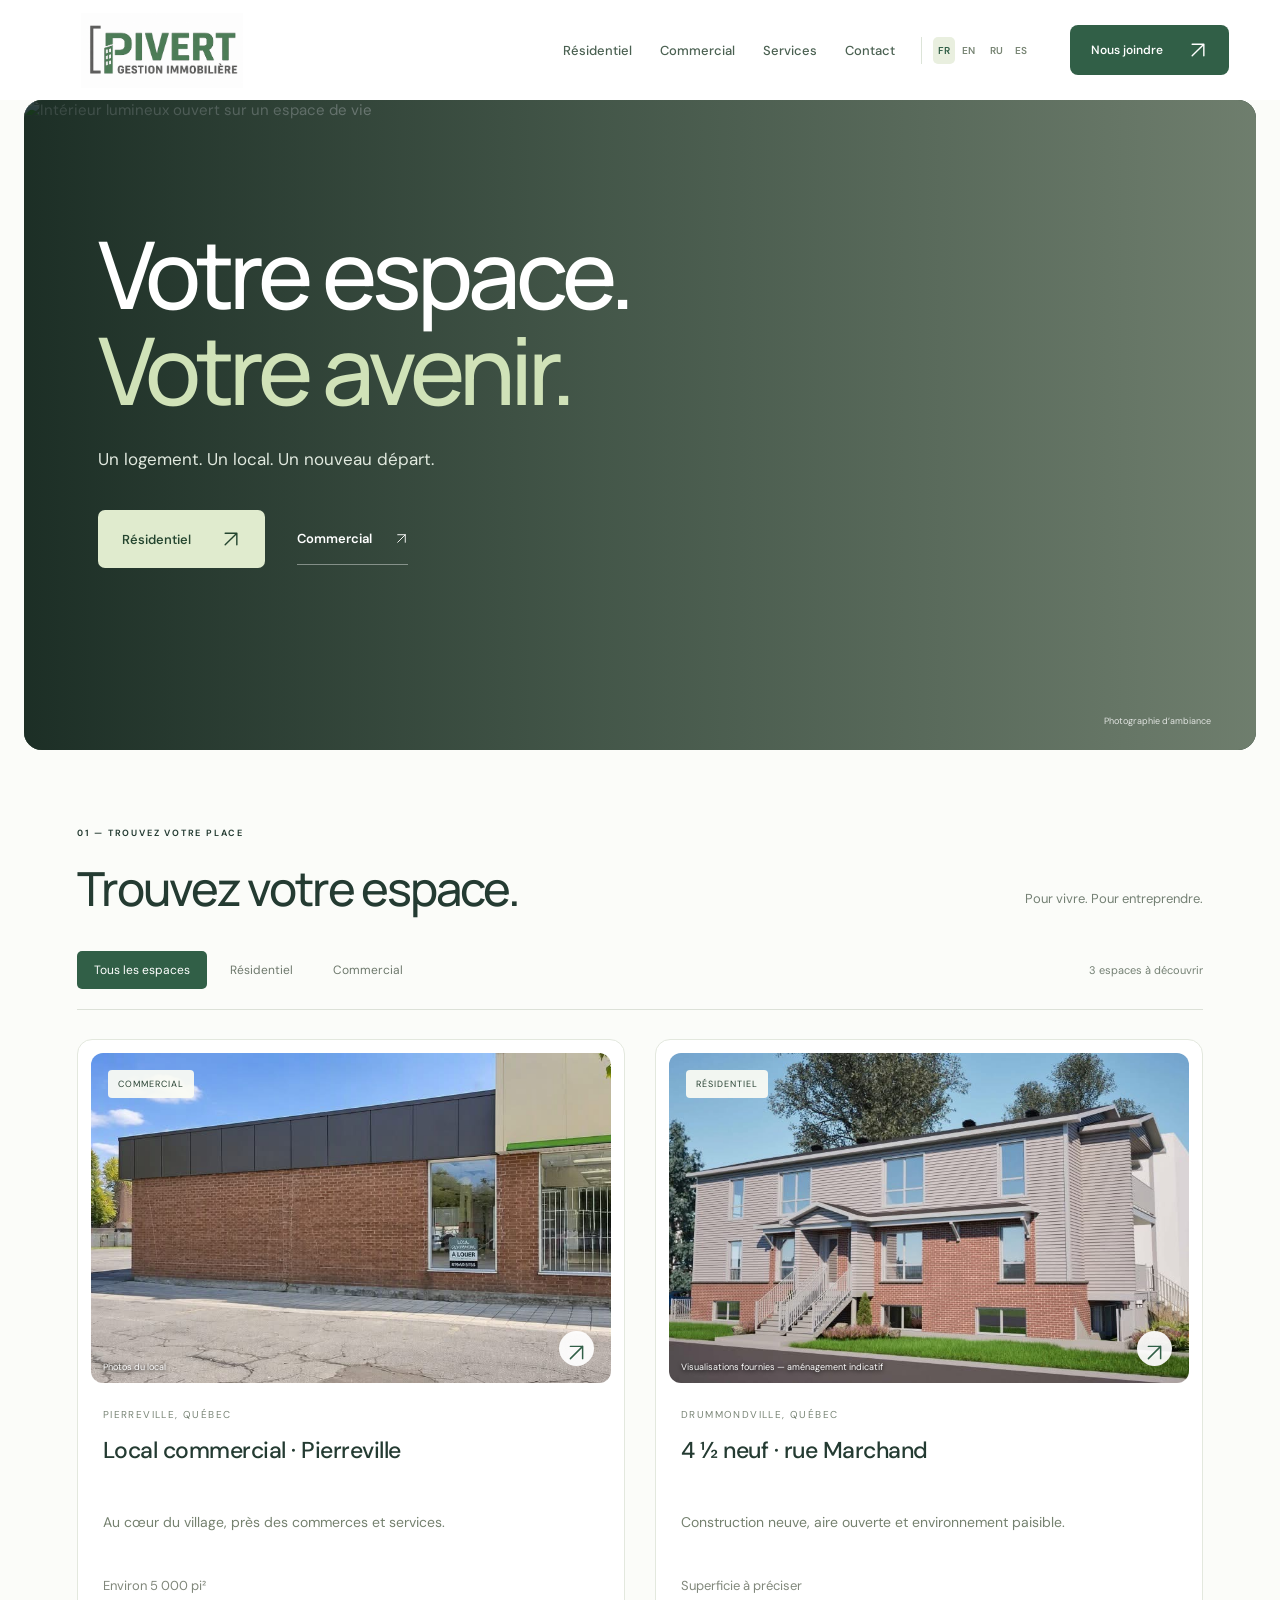
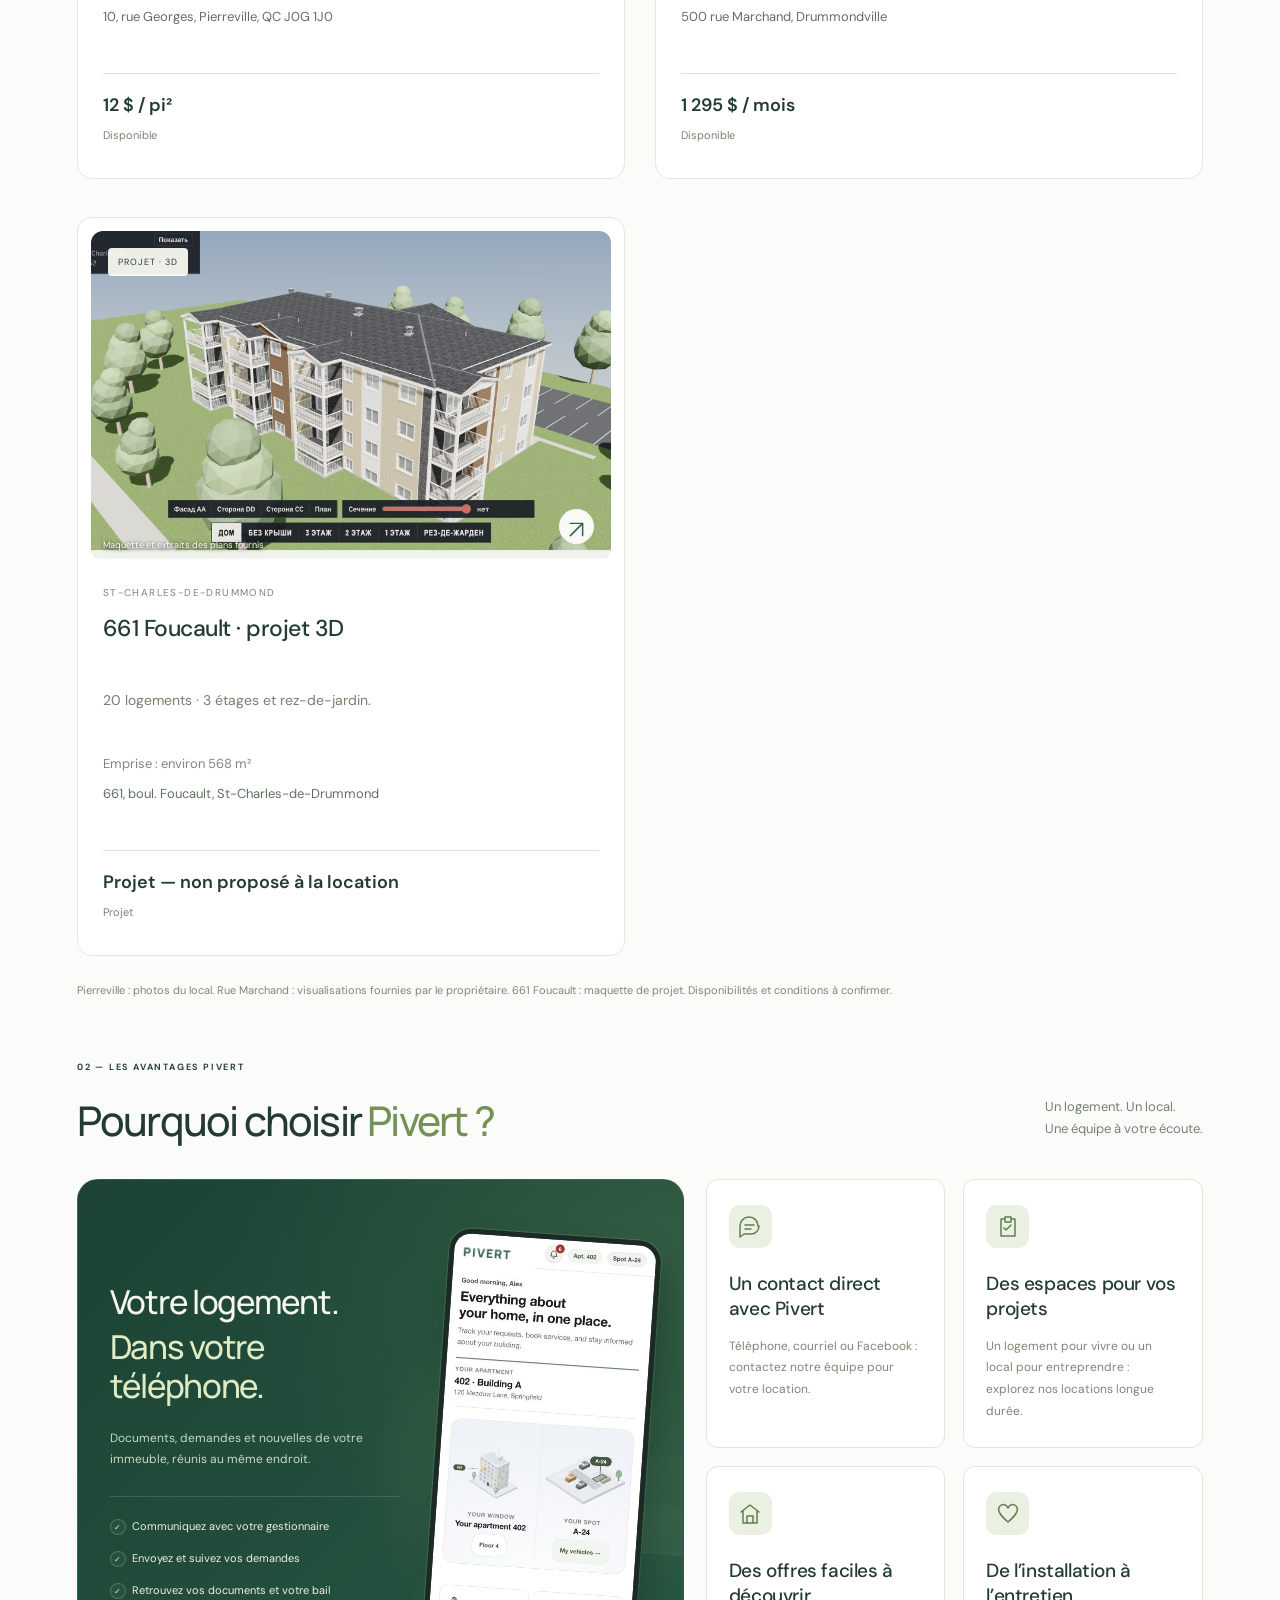
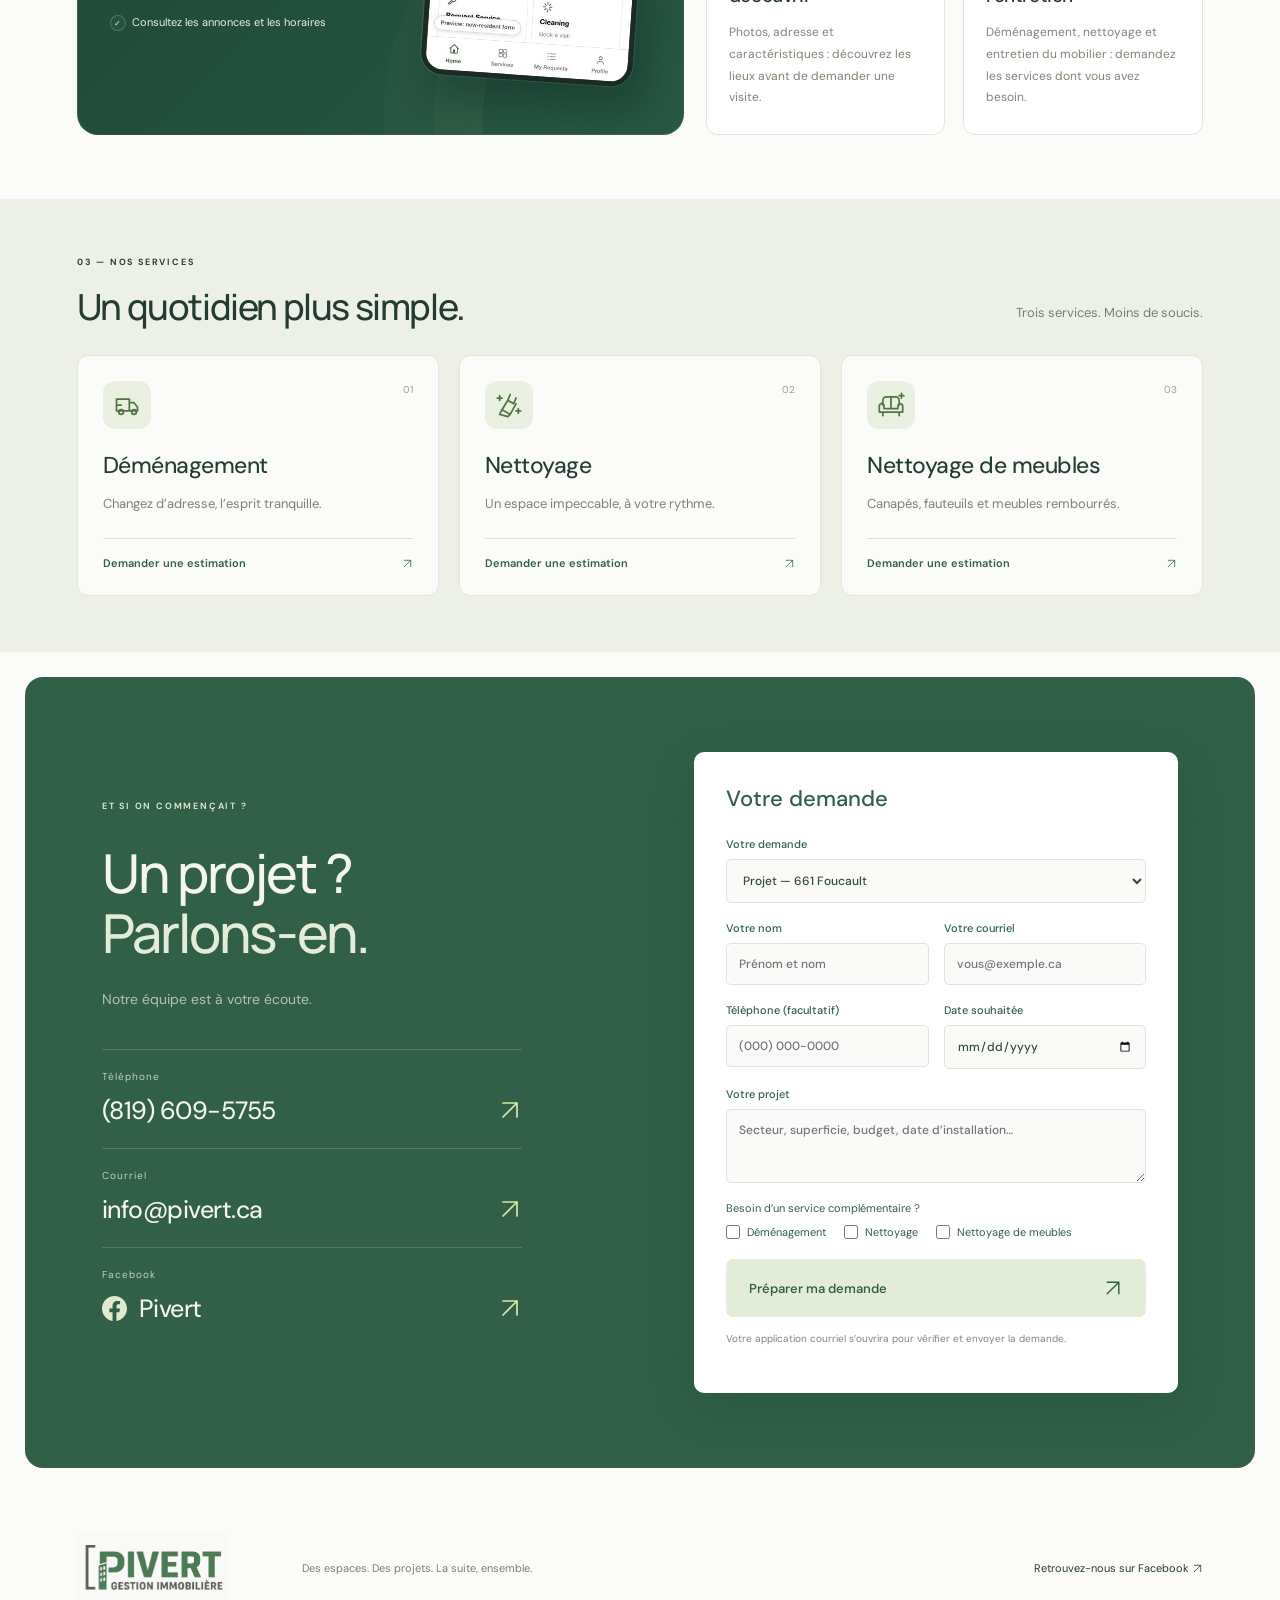
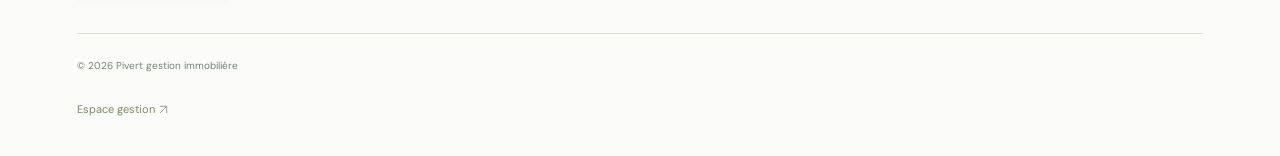
==== commit 66c7f4b7: "Use SVG arrows across devices and center mobile footer branding" ====
--- a/index.html
+++ b/index.html
@@ -8,10 +8,10 @@
 <link rel="icon" href="assets/symbol.png">
 <link rel="stylesheet" href="css/base.css?v=glb1">
 <link rel="stylesheet" href="css/theme.css?v=glb1">
-<link rel="stylesheet" href="css/header.css?v=mobile-hero4">
+<link rel="stylesheet" href="css/header.css?v=svg-arrows1">
 <link rel="stylesheet" href="css/catalog.css?v=glb1">
 <link rel="stylesheet" href="css/contact.css?v=glb1">
-<link rel="stylesheet" href="css/house3d.css?v=glb1">
+<link rel="stylesheet" href="css/house3d.css?v=ios-dialog1">
 <link rel="stylesheet" href="css/benefits.css?v=glb1">
 <link rel="stylesheet" href="css/admin.css?v=admin-lang1">
 </head>
@@ -32,7 +32,7 @@
 <button type="button" data-language="ru" aria-pressed="false" lang="ru" title="Русский">RU</button>
 <button type="button" data-language="es" aria-pressed="false" lang="es" title="Español">ES</button>
 </div>
-<a class="btn small" href="#contact">Nous joindre <span>↗</span>
+<a class="btn small" href="#contact">Nous joindre <span><svg class="arrow-icon" viewBox="0 0 24 24" fill="none" stroke="currentColor" stroke-width="1.7" stroke-linecap="round" stroke-linejoin="round" aria-hidden="true" focusable="false"><path d="M5 19 19 5M5 5h14v14"/></svg></span>
 </a>
 </header>
 <main>
@@ -44,8 +44,8 @@
 </h1>
 <p class="intro">Un logement. Un local. Un nouveau départ.</p>
 <div class="actions">
-<a class="btn" href="#espaces" data-category="residential">Résidentiel <span>↗</span></a>
-<a class="text-link" href="#espaces" data-category="commercial">Commercial <span>↗</span></a>
+<a class="btn" href="#espaces" data-category="residential">Résidentiel <span><svg class="arrow-icon" viewBox="0 0 24 24" fill="none" stroke="currentColor" stroke-width="1.7" stroke-linecap="round" stroke-linejoin="round" aria-hidden="true" focusable="false"><path d="M5 19 19 5M5 5h14v14"/></svg></span></a>
+<a class="text-link" href="#espaces" data-category="commercial">Commercial <span><svg class="arrow-icon" viewBox="0 0 24 24" fill="none" stroke="currentColor" stroke-width="1.7" stroke-linecap="round" stroke-linejoin="round" aria-hidden="true" focusable="false"><path d="M5 19 19 5M5 5h14v14"/></svg></span></a>
 </div>
 
 </div>
@@ -78,7 +78,7 @@
 <button class="property-picture" data-detail="commercial">
 <img src="assets/pierreville-1.jpg" alt="Façade du local commercial à Pierreville" loading="lazy">
 <span class="tag">COMMERCIAL</span>
-<span class="round">↗</span>
+<span class="round"><svg class="arrow-icon" viewBox="0 0 24 24" fill="none" stroke="currentColor" stroke-width="1.7" stroke-linecap="round" stroke-linejoin="round" aria-hidden="true" focusable="false"><path d="M5 19 19 5M5 5h14v14"/></svg></span>
 <span class="picture-note">Photos du local</span>
 </button>
 <p class="location">PIERREVILLE, QUÉBEC</p>
@@ -90,11 +90,11 @@
 </div>
 </article>
 <article class="property" data-type="residential">
-<button class="property-picture" data-detail="residential"><img src="assets/marchand-1.jpg" alt="Visualisation du bâtiment au 500 rue Marchand" loading="lazy"><span class="tag">RÉSIDENTIEL · 4 ½</span><span class="round">↗</span><span class="picture-note">Visualisations du projet</span></button>
+<button class="property-picture" data-detail="residential"><img src="assets/marchand-1.jpg" alt="Visualisation du bâtiment au 500 rue Marchand" loading="lazy"><span class="tag">RÉSIDENTIEL · 4 ½</span><span class="round"><svg class="arrow-icon" viewBox="0 0 24 24" fill="none" stroke="currentColor" stroke-width="1.7" stroke-linecap="round" stroke-linejoin="round" aria-hidden="true" focusable="false"><path d="M5 19 19 5M5 5h14v14"/></svg></span><span class="picture-note">Visualisations du projet</span></button>
 <p class="location">DRUMMONDVILLE, QUÉBEC</p><h3>4 ½ neuf · rue Marchand</h3><p class="card-description">Construction neuve, aire ouverte et environnement paisible.</p><p class="spec">4 ½ · Superficie à préciser</p><p class="card-address">500 rue Marchand, Drummondville</p><div class="price"><strong>1 295 $ / mois</strong><span>Dès le 1er octobre 2026 · à confirmer</span></div>
 </article>
 <article class="property" data-type="residential">
-<button class="property-picture" data-detail="foucault"><img src="assets/foucault-model.png" alt="Maquette du projet au 661 Foucault" loading="lazy"><span class="tag">PROJET · 3D</span><span class="round">↗</span><span class="picture-note">Modèle d’après plans</span></button>
+<button class="property-picture" data-detail="foucault"><img src="assets/foucault-model.png" alt="Maquette du projet au 661 Foucault" loading="lazy"><span class="tag">PROJET · 3D</span><span class="round"><svg class="arrow-icon" viewBox="0 0 24 24" fill="none" stroke="currentColor" stroke-width="1.7" stroke-linecap="round" stroke-linejoin="round" aria-hidden="true" focusable="false"><path d="M5 19 19 5M5 5h14v14"/></svg></span><span class="picture-note">Modèle d’après plans</span></button>
 <p class="location">ST-CHARLES-DE-DRUMMOND</p><h3>661 Foucault · projet 3D</h3><p class="card-description">20 logements · 3 étages et rez-de-jardin.</p><p class="spec">Emprise : environ 568 m²</p><p class="card-address">661, boul. Foucault</p><div class="price"><strong>Explorer en 3D</strong><span>Maquette de projet · pas une annonce</span></div>
 </article>
 </div>
@@ -121,9 +121,9 @@
 <section id="services" class="services section">
 <div class="section-heading"><div><p class="eyebrow">03 — NOS SERVICES</p><h2>Un quotidien plus simple.</h2></div><p>Trois services. Moins de soucis.</p></div>
 <div class="service-grid">
-<article><div class="service-icon" aria-hidden="true"><svg viewBox="0 0 24 24" fill="none" stroke="currentColor" stroke-width="1.5" stroke-linecap="round" stroke-linejoin="round"><path d="M3 7h11v10H3zM14 10h4l3 4v3h-7M3 12h4"/><circle cx="7" cy="18" r="2"/><circle cx="18" cy="18" r="2"/></svg></div><span class="service-number">01</span><h3>Déménagement</h3><p>Changez d’adresse, l’esprit tranquille.</p><button class="text-link" data-service="Déménagement">Demander une estimation <span>↗</span></button></article>
-<article><div class="service-icon" aria-hidden="true"><svg viewBox="0 0 24 24" fill="none" stroke="currentColor" stroke-width="1.5" stroke-linecap="round" stroke-linejoin="round"><path d="m13 3-2 5 5 3 2-5M11 8l-5 8 7 4 5-9M6 16l-2 4 7 2 2-2M4 4v4M2 6h4M20 15v4M18 17h4"/></svg></div><span class="service-number">02</span><h3>Nettoyage</h3><p>Un espace impeccable, à votre rythme.</p><button class="text-link" data-service="Nettoyage">Demander une estimation <span>↗</span></button></article>
-<article><div class="service-icon" aria-hidden="true"><svg viewBox="0 0 24 24" fill="none" stroke="currentColor" stroke-width="1.5" stroke-linecap="round" stroke-linejoin="round"><path d="M5 12V8a3 3 0 0 1 3-3h8a3 3 0 0 1 3 3v4M5 11a2 2 0 0 0-3 2v5h20v-5a2 2 0 0 0-4 0v2H6v-2a2 2 0 0 0-1-2ZM5 18v3M19 18v3M12 6v8"/><path d="M21 2v4M19 4h4"/></svg></div><span class="service-number">03</span><h3>Nettoyage de meubles</h3><p>Canapés, fauteuils et meubles rembourrés.</p><button class="text-link" data-service="Nettoyage de meubles">Demander une estimation <span>↗</span></button></article>
+<article><div class="service-icon" aria-hidden="true"><svg viewBox="0 0 24 24" fill="none" stroke="currentColor" stroke-width="1.5" stroke-linecap="round" stroke-linejoin="round"><path d="M3 7h11v10H3zM14 10h4l3 4v3h-7M3 12h4"/><circle cx="7" cy="18" r="2"/><circle cx="18" cy="18" r="2"/></svg></div><span class="service-number">01</span><h3>Déménagement</h3><p>Changez d’adresse, l’esprit tranquille.</p><button class="text-link" data-service="Déménagement">Demander une estimation <span><svg class="arrow-icon" viewBox="0 0 24 24" fill="none" stroke="currentColor" stroke-width="1.7" stroke-linecap="round" stroke-linejoin="round" aria-hidden="true" focusable="false"><path d="M5 19 19 5M5 5h14v14"/></svg></span></button></article>
+<article><div class="service-icon" aria-hidden="true"><svg viewBox="0 0 24 24" fill="none" stroke="currentColor" stroke-width="1.5" stroke-linecap="round" stroke-linejoin="round"><path d="m13 3-2 5 5 3 2-5M11 8l-5 8 7 4 5-9M6 16l-2 4 7 2 2-2M4 4v4M2 6h4M20 15v4M18 17h4"/></svg></div><span class="service-number">02</span><h3>Nettoyage</h3><p>Un espace impeccable, à votre rythme.</p><button class="text-link" data-service="Nettoyage">Demander une estimation <span><svg class="arrow-icon" viewBox="0 0 24 24" fill="none" stroke="currentColor" stroke-width="1.7" stroke-linecap="round" stroke-linejoin="round" aria-hidden="true" focusable="false"><path d="M5 19 19 5M5 5h14v14"/></svg></span></button></article>
+<article><div class="service-icon" aria-hidden="true"><svg viewBox="0 0 24 24" fill="none" stroke="currentColor" stroke-width="1.5" stroke-linecap="round" stroke-linejoin="round"><path d="M5 12V8a3 3 0 0 1 3-3h8a3 3 0 0 1 3 3v4M5 11a2 2 0 0 0-3 2v5h20v-5a2 2 0 0 0-4 0v2H6v-2a2 2 0 0 0-1-2ZM5 18v3M19 18v3M12 6v8"/><path d="M21 2v4M19 4h4"/></svg></div><span class="service-number">03</span><h3>Nettoyage de meubles</h3><p>Canapés, fauteuils et meubles rembourrés.</p><button class="text-link" data-service="Nettoyage de meubles">Demander une estimation <span><svg class="arrow-icon" viewBox="0 0 24 24" fill="none" stroke="currentColor" stroke-width="1.7" stroke-linecap="round" stroke-linejoin="round" aria-hidden="true" focusable="false"><path d="M5 19 19 5M5 5h14v14"/></svg></span></button></article>
 </div></section>
 <section id="contact" class="contact section">
 <div class="contact-copy">
@@ -133,9 +133,9 @@
 </h2>
 <p>Notre équipe est à votre écoute.</p>
 <div class="contact-methods">
-<a href="tel:+18196095755" class="contact-method"><span class="contact-method-label">Téléphone</span><span class="contact-method-value">(819) 609-5755 <span aria-hidden="true">↗</span></span></a>
-<a href="mailto:info@pivert.ca" class="contact-method"><span class="contact-method-label">Courriel</span><span class="contact-method-value">info@pivert.ca <span aria-hidden="true">↗</span></span></a>
-<a href="https://www.facebook.com/profile.php?id=61574346015342" class="contact-method contact-facebook" target="_blank" rel="noopener noreferrer"><span class="contact-method-label">Facebook</span><span class="contact-method-value"><span class="facebook-identity"><svg class="facebook-icon" viewBox="0 0 24 24" aria-hidden="true" focusable="false"><path fill="currentColor" d="M24 12.073C24 5.405 18.627 0 12 0S0 5.405 0 12.073C0 18.1 4.388 23.094 10.125 24v-8.437H7.078v-3.49h3.047v-2.66c0-3.026 1.792-4.697 4.533-4.697 1.312 0 2.686.236 2.686.236v2.972h-1.513c-1.49 0-1.956.931-1.956 1.887v2.262h3.328l-.532 3.49h-2.796V24C19.612 23.094 24 18.1 24 12.073z"/></svg><span>Pivert</span></span><span aria-hidden="true">↗</span></span></a>
+<a href="tel:+18196095755" class="contact-method"><span class="contact-method-label">Téléphone</span><span class="contact-method-value">(819) 609-5755 <span aria-hidden="true"><svg class="arrow-icon" viewBox="0 0 24 24" fill="none" stroke="currentColor" stroke-width="1.7" stroke-linecap="round" stroke-linejoin="round" aria-hidden="true" focusable="false"><path d="M5 19 19 5M5 5h14v14"/></svg></span></span></a>
+<a href="mailto:info@pivert.ca" class="contact-method"><span class="contact-method-label">Courriel</span><span class="contact-method-value">info@pivert.ca <span aria-hidden="true"><svg class="arrow-icon" viewBox="0 0 24 24" fill="none" stroke="currentColor" stroke-width="1.7" stroke-linecap="round" stroke-linejoin="round" aria-hidden="true" focusable="false"><path d="M5 19 19 5M5 5h14v14"/></svg></span></span></a>
+<a href="https://www.facebook.com/profile.php?id=61574346015342" class="contact-method contact-facebook" target="_blank" rel="noopener noreferrer"><span class="contact-method-label">Facebook</span><span class="contact-method-value"><span class="facebook-identity"><svg class="facebook-icon" viewBox="0 0 24 24" aria-hidden="true" focusable="false"><path fill="currentColor" d="M24 12.073C24 5.405 18.627 0 12 0S0 5.405 0 12.073C0 18.1 4.388 23.094 10.125 24v-8.437H7.078v-3.49h3.047v-2.66c0-3.026 1.792-4.697 4.533-4.697 1.312 0 2.686.236 2.686.236v2.972h-1.513c-1.49 0-1.956.931-1.956 1.887v2.262h3.328l-.532 3.49h-2.796V24C19.612 23.094 24 18.1 24 12.073z"/></svg><span>Pivert</span></span><span aria-hidden="true"><svg class="arrow-icon" viewBox="0 0 24 24" fill="none" stroke="currentColor" stroke-width="1.7" stroke-linecap="round" stroke-linejoin="round" aria-hidden="true" focusable="false"><path d="M5 19 19 5M5 5h14v14"/></svg></span></span></a>
 </div>
 </div>
 <form id="request-form">
@@ -175,7 +175,7 @@
 <input type="checkbox" name="extra" value="Nettoyage"> Nettoyage</label>
 <label><input type="checkbox" name="extra" value="Nettoyage de meubles"> Nettoyage de meubles</label>
 </fieldset>
-<button class="btn" type="submit">Préparer ma demande <span>↗</span>
+<button class="btn" type="submit">Préparer ma demande <span><svg class="arrow-icon" viewBox="0 0 24 24" fill="none" stroke="currentColor" stroke-width="1.7" stroke-linecap="round" stroke-linejoin="round" aria-hidden="true" focusable="false"><path d="M5 19 19 5M5 5h14v14"/></svg></span>
 </button>
 <p class="form-note">Votre application courriel s’ouvrira pour vérifier et envoyer la demande.</p>
 <p id="form-status" role="status">
@@ -188,9 +188,9 @@
 <img class="brand-logo" src="assets/logo.png" alt="Pivert — Gestion immobilière">
 </a>
 <p>Des espaces. Des projets. La suite, ensemble.</p>
-<a href="https://www.facebook.com/profile.php?id=61574346015342" target="_blank" rel="noopener noreferrer">Retrouvez-nous sur Facebook ↗</a>
+<a href="https://www.facebook.com/profile.php?id=61574346015342" target="_blank" rel="noopener noreferrer">Retrouvez-nous sur Facebook <svg class="arrow-icon" viewBox="0 0 24 24" fill="none" stroke="currentColor" stroke-width="1.7" stroke-linecap="round" stroke-linejoin="round" aria-hidden="true" focusable="false"><path d="M5 19 19 5M5 5h14v14"/></svg></a>
 <small>© 2026 Pivert gestion immobilière</small>
-<a class="admin-entry" href="?admin=1">Espace gestion ↗</a>
+<a class="admin-entry" href="?admin=1">Espace gestion <svg class="arrow-icon" viewBox="0 0 24 24" fill="none" stroke="currentColor" stroke-width="1.7" stroke-linecap="round" stroke-linejoin="round" aria-hidden="true" focusable="false"><path d="M5 19 19 5M5 5h14v14"/></svg></a>
 </footer>
 <dialog id="detail" aria-labelledby="detail-title">
 <button class="close" aria-label="Fermer">×</button>
@@ -217,17 +217,17 @@
 <h3>À propos de cet espace</h3>
     <p id="detail-copy"></p>
 <div id="detail-extra" hidden><h3>Caractéristiques</h3><ul id="detail-features"></ul><h3 id="detail-uses-heading">Activités possibles</h3><ul id="detail-uses"></ul><p class="rent-note">Période de facturation et conditions du loyer à préciser.</p></div>
-    <a href="#contact" class="btn" id="detail-cta">Demander une visite <span>↗</span></a>
+    <a href="#contact" class="btn" id="detail-cta">Demander une visite <span><svg class="arrow-icon" viewBox="0 0 24 24" fill="none" stroke="currentColor" stroke-width="1.7" stroke-linecap="round" stroke-linejoin="round" aria-hidden="true" focusable="false"><path d="M5 19 19 5M5 5h14v14"/></svg></span></a>
   </div>
 </div>
 </dialog>
-<script defer src="js/translations.js?v=glb1">
+<script defer src="js/translations.js?v=svg-arrows1">
 </script>
 <script defer src="js/data.js?v=glb1">
 </script>
 <script defer src="js/i18n.js?v=glb1">
 </script>
-<script defer src="js/catalog.js?v=glb1">
+<script defer src="js/catalog.js?v=ios-dialog1">
 </script>
 <script defer src="js/navigation.js?v=glb1">
 </script>
--- a/css/header.css
+++ b/css/header.css
@@ -143,3 +143,16 @@
   .hero { min-height:500px; }
   .hero-copy { padding-top:170px;padding-bottom:66px; }
 }
+.arrow-icon { display:inline-block;width:1em;height:1em;vertical-align:-.12em;flex-shrink:0; }
+.btn>span:has(.arrow-icon),.text-link>span:has(.arrow-icon) { display:inline-flex;align-items:center;justify-content:center; }
+.round { font-size:0; }
+.round::after { content:'';width:21px;height:21px;background:currentColor;mask:url("data:image/svg+xml,%3Csvg xmlns='http://www.w3.org/2000/svg' viewBox='0 0 24 24'%3E%3Cpath d='M5 19 19 5M5 5h14v14' fill='none' stroke='black' stroke-width='1.7' stroke-linecap='round' stroke-linejoin='round'/%3E%3C/svg%3E") center/contain no-repeat;-webkit-mask:url("data:image/svg+xml,%3Csvg xmlns='http://www.w3.org/2000/svg' viewBox='0 0 24 24'%3E%3Cpath d='M5 19 19 5M5 5h14v14' fill='none' stroke='black' stroke-width='1.7' stroke-linecap='round' stroke-linejoin='round'/%3E%3C/svg%3E") center/contain no-repeat; }
+footer .brand { margin:0;padding:0; }
+footer .brand-logo { display:block;object-position:left center; }
+@media(max-width:760px) {
+ footer { justify-content:center;text-align:center;gap:24px; }
+ footer .brand { width:100%;display:flex;justify-content:center; }
+ footer .brand-logo { width:175px;height:auto;object-position:center; }
+ footer p { flex-basis:100%; }
+ footer>a:not(.brand),footer>small { width:100%; }
+}
--- a/css/house3d.css
+++ b/css/house3d.css
@@ -36,3 +36,35 @@
 .model-loading-state { position:absolute; inset:0; display:flex; align-items:center; justify-content:center; flex-direction:column; gap:18px; background:#f3f1ec; color:#315f47; font-size:14px; border-radius:12px; }
 .model-loading-state button { border:1px solid #c5d1bc; border-radius:6px; padding:10px 18px; color:#315f47; background:white; }
 .model-loading-state button[hidden] { display:none; }
+/* iOS Safari: constrain the dialog to the visible viewport, not the page. */
+#detail {
+  position:fixed;
+  inset:0;
+  margin:auto;
+  box-sizing:border-box;
+  max-height:calc(100vh - 32px);
+  max-height:calc(100dvh - 32px);
+  overscroll-behavior:contain;
+  -webkit-overflow-scrolling:touch;
+}
+body:has(#detail[open]) { overflow:hidden; }
+#detail:focus { outline:none; }
+#detail .close { -webkit-tap-highlight-color:transparent;display:grid;place-items:center;padding:0; }
+#detail .close:focus { outline:none; }
+#detail .close:focus-visible { outline:2px solid #527a5e;outline-offset:3px; }
+@media(max-width:760px) {
+  #detail,#detail.model-open {
+    width:calc(100% - 24px);
+    max-width:calc(100% - 24px);
+    max-height:calc(100vh - 32px);
+    max-height:calc(100dvh - 32px - env(safe-area-inset-top,0px) - env(safe-area-inset-bottom,0px));
+    border-radius:16px;
+  }
+  #detail .close { width:36px;height:36px;top:12px;right:12px; }
+  #detail .detail-gallery { padding:12px;padding-top:58px; }
+  #detail .model-tabs { padding-right:0;flex-wrap:wrap; }
+  #detail #supplied-house-model { height:58vh;height:58svh;min-height:280px;max-height:560px; }
+  #detail .detail-info { padding:24px 20px; }
+  #detail h2 { font-size:clamp(23px,6.5vw,29px);line-height:1.2;overflow-wrap:anywhere; }
+  .detail-facts dd { overflow-wrap:anywhere; }
+}
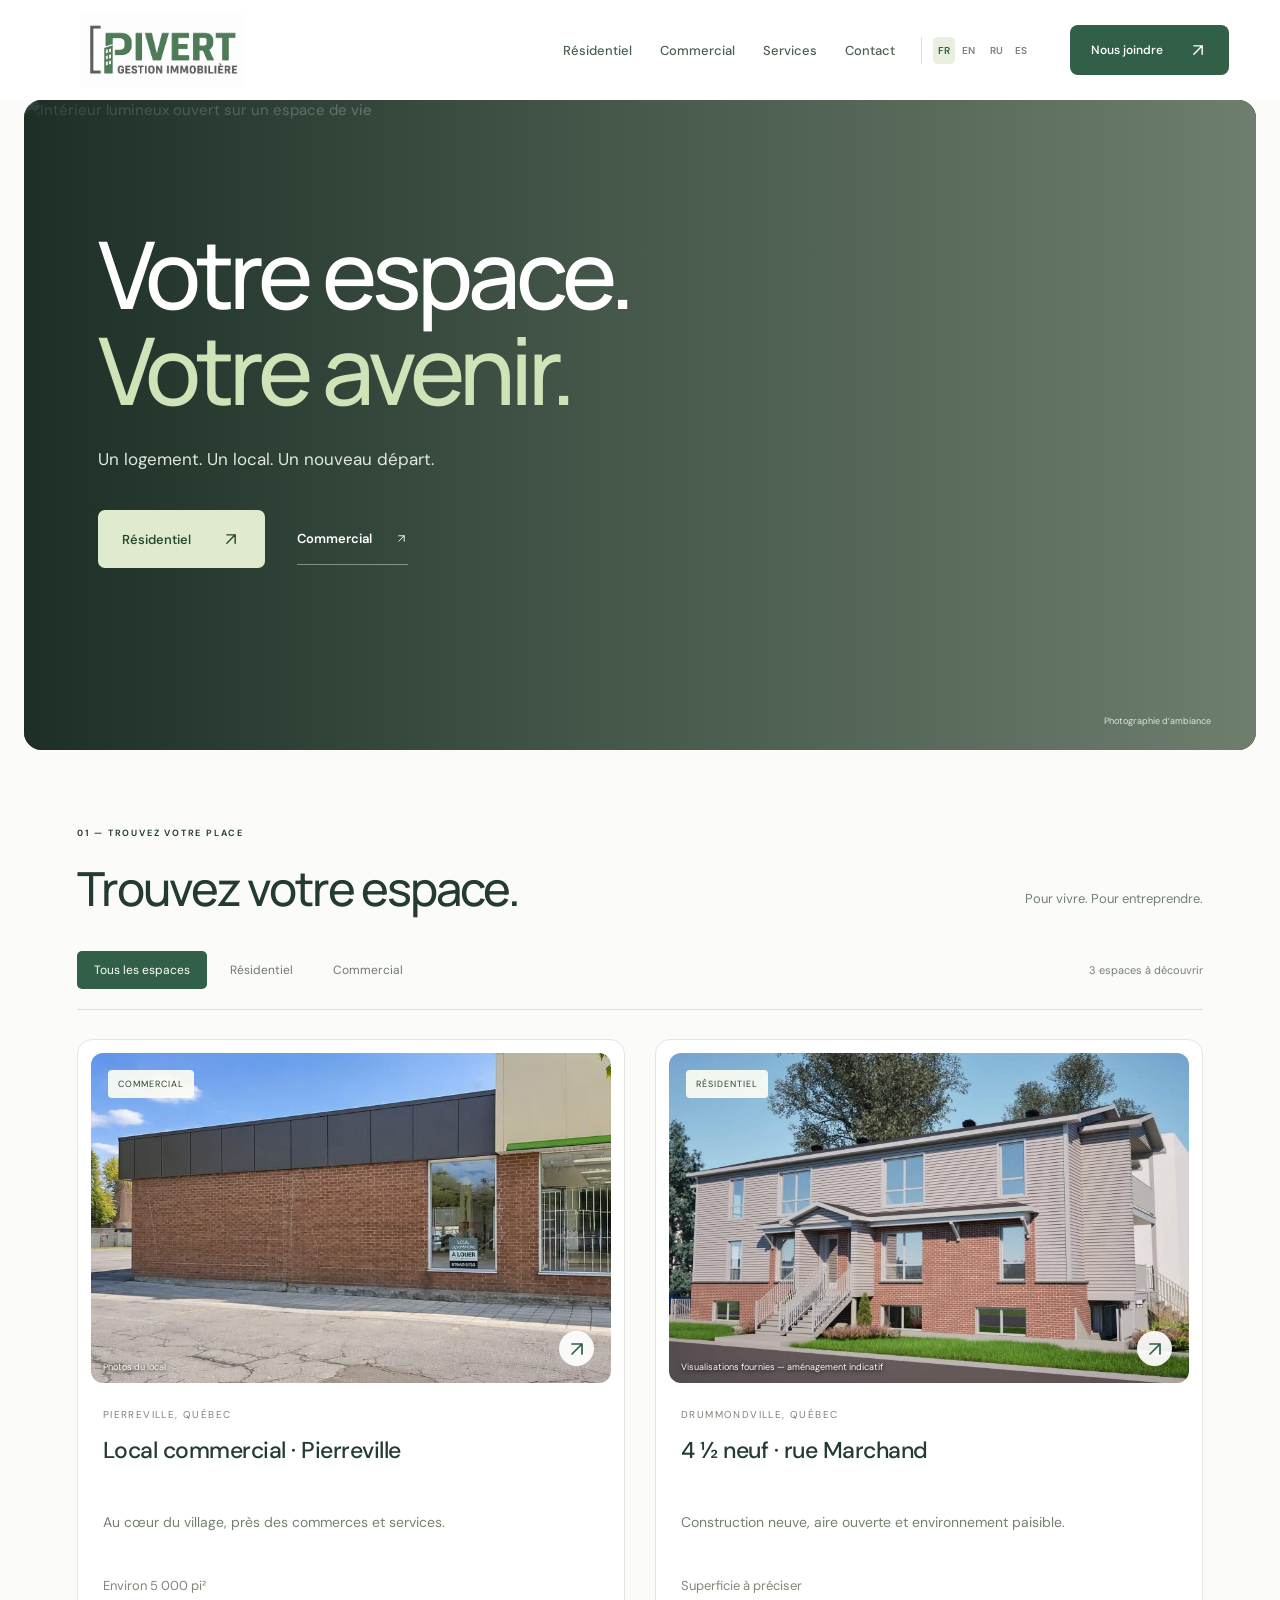
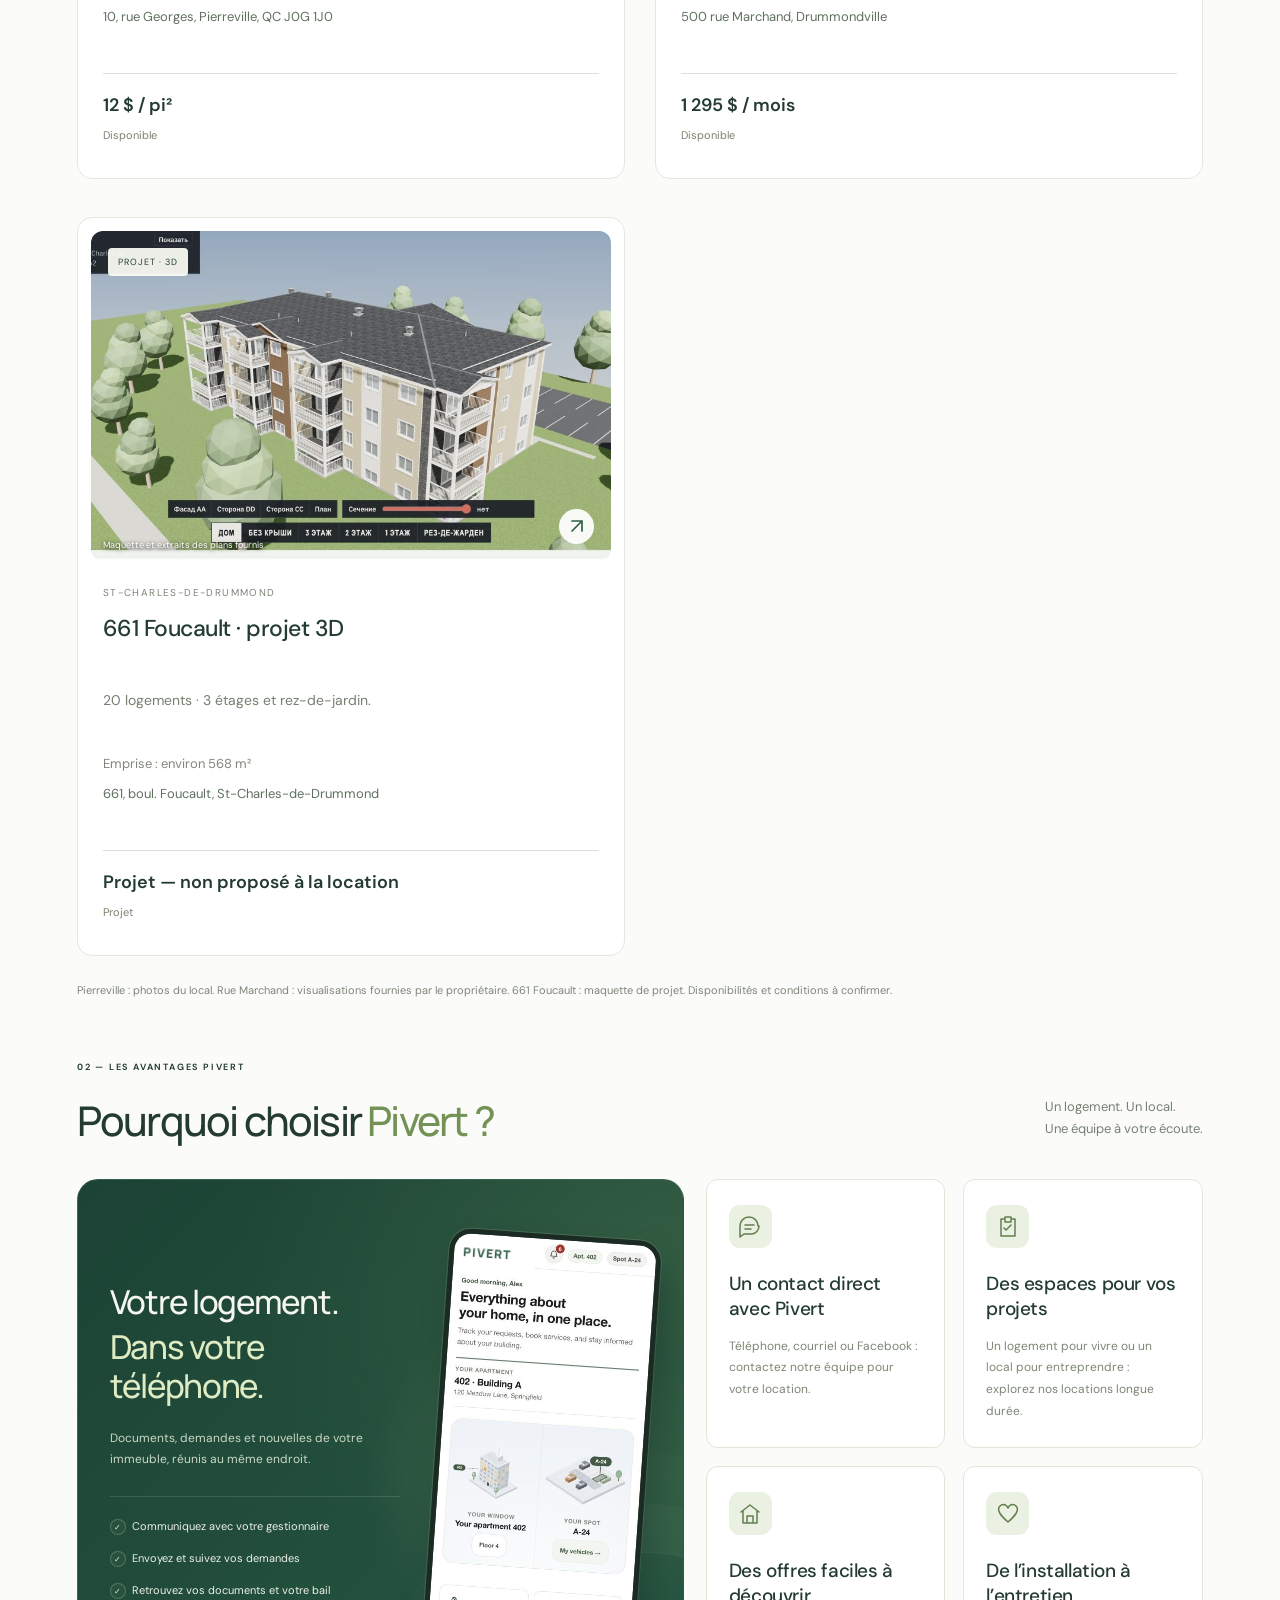
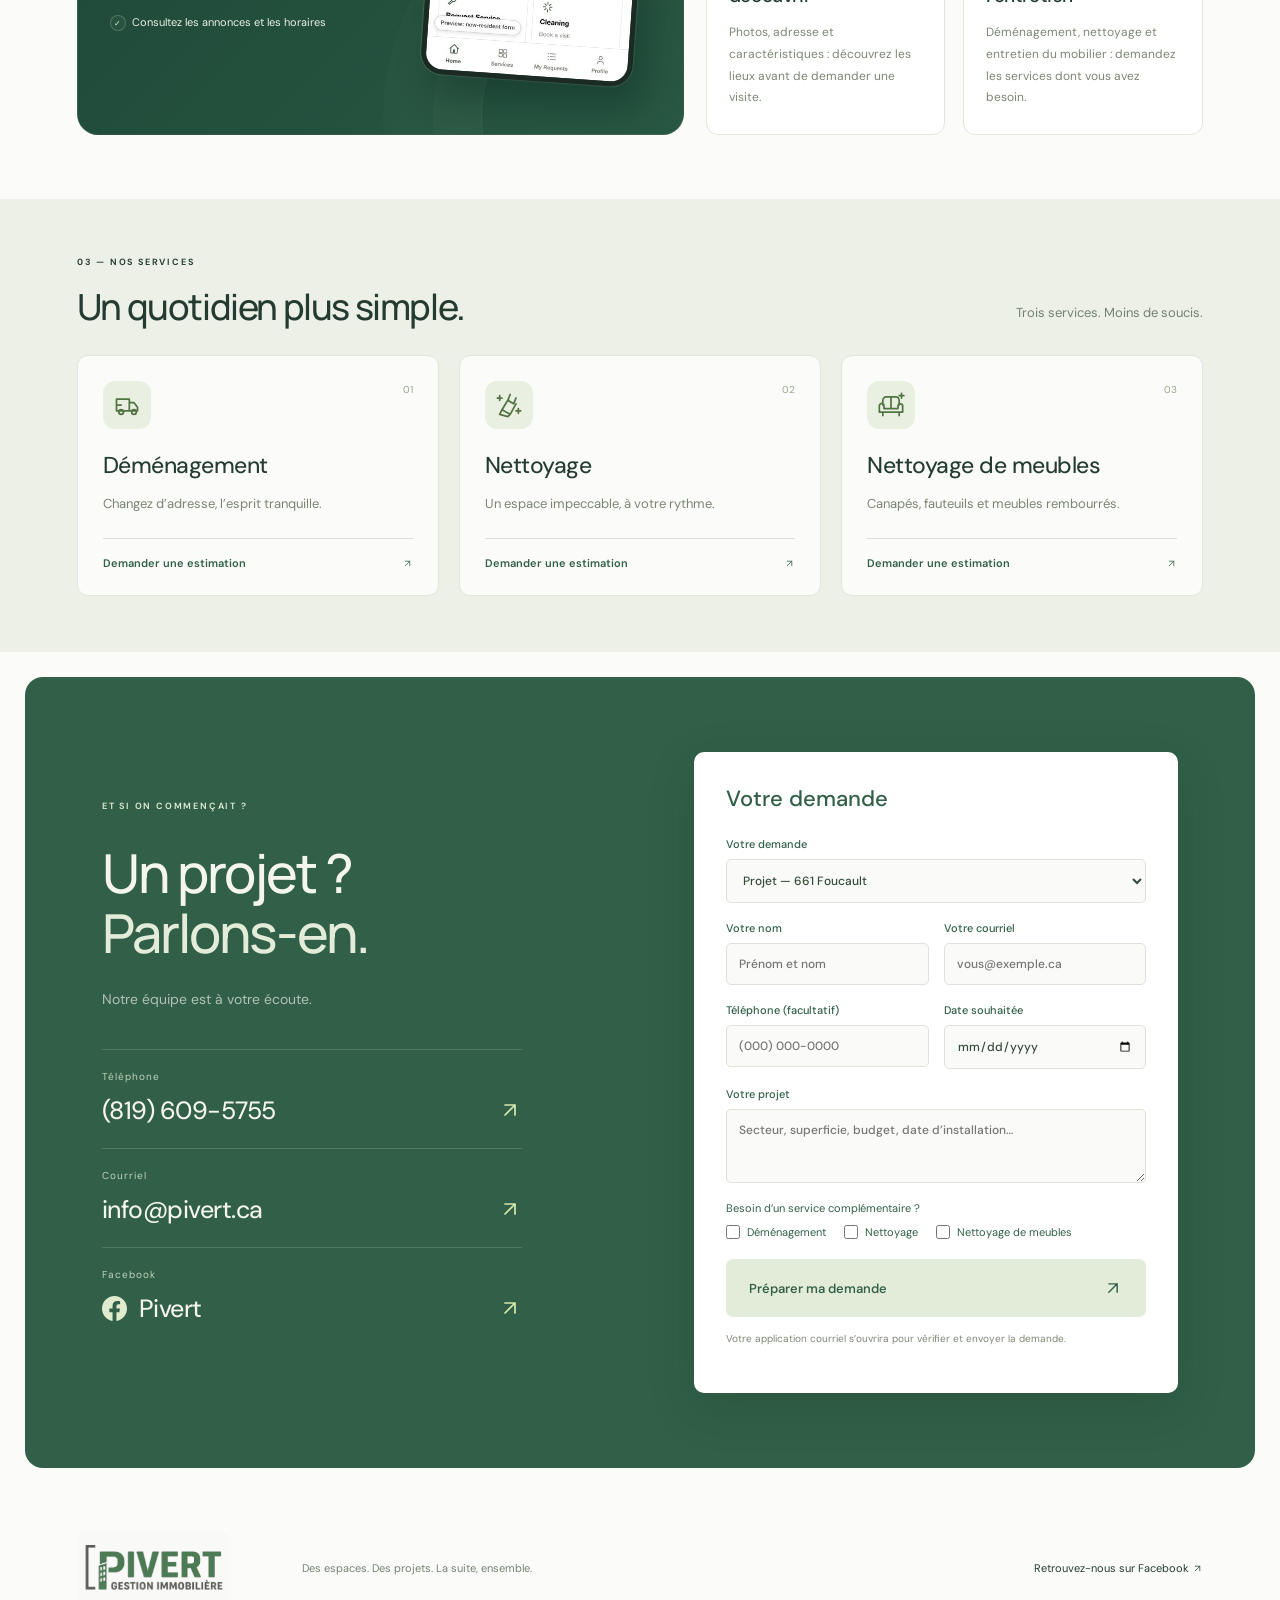
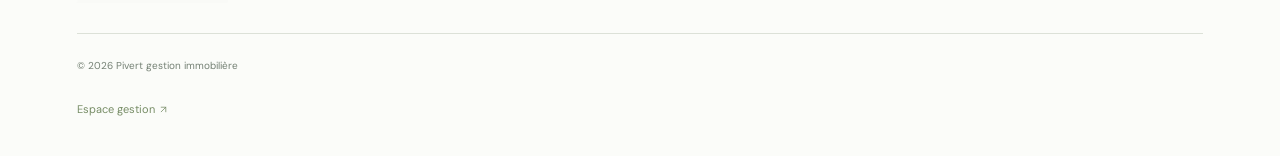
==== commit a4fc918b: "Center compact SVG arrows inside property card buttons" ====
--- a/index.html
+++ b/index.html
@@ -8,7 +8,7 @@
 <link rel="icon" href="assets/symbol.png">
 <link rel="stylesheet" href="css/base.css?v=glb1">
 <link rel="stylesheet" href="css/theme.css?v=glb1">
-<link rel="stylesheet" href="css/header.css?v=svg-arrows1">
+<link rel="stylesheet" href="css/header.css?v=arrows-centered2">
 <link rel="stylesheet" href="css/catalog.css?v=glb1">
 <link rel="stylesheet" href="css/contact.css?v=glb1">
 <link rel="stylesheet" href="css/house3d.css?v=ios-dialog1">
@@ -32,7 +32,7 @@
 <button type="button" data-language="ru" aria-pressed="false" lang="ru" title="Русский">RU</button>
 <button type="button" data-language="es" aria-pressed="false" lang="es" title="Español">ES</button>
 </div>
-<a class="btn small" href="#contact">Nous joindre <span><svg class="arrow-icon" viewBox="0 0 24 24" fill="none" stroke="currentColor" stroke-width="1.7" stroke-linecap="round" stroke-linejoin="round" aria-hidden="true" focusable="false"><path d="M5 19 19 5M5 5h14v14"/></svg></span>
+<a class="btn small" href="#contact">Nous joindre <span><svg class="arrow-icon" viewBox="0 0 24 24" fill="none" stroke="currentColor" stroke-width="1.7" stroke-linecap="round" stroke-linejoin="round" aria-hidden="true" focusable="false"><path d="M7 17 17 7M7 7h10v10"/></svg></span>
 </a>
 </header>
 <main>
@@ -44,8 +44,8 @@
 </h1>
 <p class="intro">Un logement. Un local. Un nouveau départ.</p>
 <div class="actions">
-<a class="btn" href="#espaces" data-category="residential">Résidentiel <span><svg class="arrow-icon" viewBox="0 0 24 24" fill="none" stroke="currentColor" stroke-width="1.7" stroke-linecap="round" stroke-linejoin="round" aria-hidden="true" focusable="false"><path d="M5 19 19 5M5 5h14v14"/></svg></span></a>
-<a class="text-link" href="#espaces" data-category="commercial">Commercial <span><svg class="arrow-icon" viewBox="0 0 24 24" fill="none" stroke="currentColor" stroke-width="1.7" stroke-linecap="round" stroke-linejoin="round" aria-hidden="true" focusable="false"><path d="M5 19 19 5M5 5h14v14"/></svg></span></a>
+<a class="btn" href="#espaces" data-category="residential">Résidentiel <span><svg class="arrow-icon" viewBox="0 0 24 24" fill="none" stroke="currentColor" stroke-width="1.7" stroke-linecap="round" stroke-linejoin="round" aria-hidden="true" focusable="false"><path d="M7 17 17 7M7 7h10v10"/></svg></span></a>
+<a class="text-link" href="#espaces" data-category="commercial">Commercial <span><svg class="arrow-icon" viewBox="0 0 24 24" fill="none" stroke="currentColor" stroke-width="1.7" stroke-linecap="round" stroke-linejoin="round" aria-hidden="true" focusable="false"><path d="M7 17 17 7M7 7h10v10"/></svg></span></a>
 </div>
 
 </div>
@@ -78,7 +78,7 @@
 <button class="property-picture" data-detail="commercial">
 <img src="assets/pierreville-1.jpg" alt="Façade du local commercial à Pierreville" loading="lazy">
 <span class="tag">COMMERCIAL</span>
-<span class="round"><svg class="arrow-icon" viewBox="0 0 24 24" fill="none" stroke="currentColor" stroke-width="1.7" stroke-linecap="round" stroke-linejoin="round" aria-hidden="true" focusable="false"><path d="M5 19 19 5M5 5h14v14"/></svg></span>
+<span class="round"><svg class="arrow-icon" viewBox="0 0 24 24" fill="none" stroke="currentColor" stroke-width="1.7" stroke-linecap="round" stroke-linejoin="round" aria-hidden="true" focusable="false"><path d="M7 17 17 7M7 7h10v10"/></svg></span>
 <span class="picture-note">Photos du local</span>
 </button>
 <p class="location">PIERREVILLE, QUÉBEC</p>
@@ -90,11 +90,11 @@
 </div>
 </article>
 <article class="property" data-type="residential">
-<button class="property-picture" data-detail="residential"><img src="assets/marchand-1.jpg" alt="Visualisation du bâtiment au 500 rue Marchand" loading="lazy"><span class="tag">RÉSIDENTIEL · 4 ½</span><span class="round"><svg class="arrow-icon" viewBox="0 0 24 24" fill="none" stroke="currentColor" stroke-width="1.7" stroke-linecap="round" stroke-linejoin="round" aria-hidden="true" focusable="false"><path d="M5 19 19 5M5 5h14v14"/></svg></span><span class="picture-note">Visualisations du projet</span></button>
+<button class="property-picture" data-detail="residential"><img src="assets/marchand-1.jpg" alt="Visualisation du bâtiment au 500 rue Marchand" loading="lazy"><span class="tag">RÉSIDENTIEL · 4 ½</span><span class="round"><svg class="arrow-icon" viewBox="0 0 24 24" fill="none" stroke="currentColor" stroke-width="1.7" stroke-linecap="round" stroke-linejoin="round" aria-hidden="true" focusable="false"><path d="M7 17 17 7M7 7h10v10"/></svg></span><span class="picture-note">Visualisations du projet</span></button>
 <p class="location">DRUMMONDVILLE, QUÉBEC</p><h3>4 ½ neuf · rue Marchand</h3><p class="card-description">Construction neuve, aire ouverte et environnement paisible.</p><p class="spec">4 ½ · Superficie à préciser</p><p class="card-address">500 rue Marchand, Drummondville</p><div class="price"><strong>1 295 $ / mois</strong><span>Dès le 1er octobre 2026 · à confirmer</span></div>
 </article>
 <article class="property" data-type="residential">
-<button class="property-picture" data-detail="foucault"><img src="assets/foucault-model.png" alt="Maquette du projet au 661 Foucault" loading="lazy"><span class="tag">PROJET · 3D</span><span class="round"><svg class="arrow-icon" viewBox="0 0 24 24" fill="none" stroke="currentColor" stroke-width="1.7" stroke-linecap="round" stroke-linejoin="round" aria-hidden="true" focusable="false"><path d="M5 19 19 5M5 5h14v14"/></svg></span><span class="picture-note">Modèle d’après plans</span></button>
+<button class="property-picture" data-detail="foucault"><img src="assets/foucault-model.png" alt="Maquette du projet au 661 Foucault" loading="lazy"><span class="tag">PROJET · 3D</span><span class="round"><svg class="arrow-icon" viewBox="0 0 24 24" fill="none" stroke="currentColor" stroke-width="1.7" stroke-linecap="round" stroke-linejoin="round" aria-hidden="true" focusable="false"><path d="M7 17 17 7M7 7h10v10"/></svg></span><span class="picture-note">Modèle d’après plans</span></button>
 <p class="location">ST-CHARLES-DE-DRUMMOND</p><h3>661 Foucault · projet 3D</h3><p class="card-description">20 logements · 3 étages et rez-de-jardin.</p><p class="spec">Emprise : environ 568 m²</p><p class="card-address">661, boul. Foucault</p><div class="price"><strong>Explorer en 3D</strong><span>Maquette de projet · pas une annonce</span></div>
 </article>
 </div>
@@ -121,9 +121,9 @@
 <section id="services" class="services section">
 <div class="section-heading"><div><p class="eyebrow">03 — NOS SERVICES</p><h2>Un quotidien plus simple.</h2></div><p>Trois services. Moins de soucis.</p></div>
 <div class="service-grid">
-<article><div class="service-icon" aria-hidden="true"><svg viewBox="0 0 24 24" fill="none" stroke="currentColor" stroke-width="1.5" stroke-linecap="round" stroke-linejoin="round"><path d="M3 7h11v10H3zM14 10h4l3 4v3h-7M3 12h4"/><circle cx="7" cy="18" r="2"/><circle cx="18" cy="18" r="2"/></svg></div><span class="service-number">01</span><h3>Déménagement</h3><p>Changez d’adresse, l’esprit tranquille.</p><button class="text-link" data-service="Déménagement">Demander une estimation <span><svg class="arrow-icon" viewBox="0 0 24 24" fill="none" stroke="currentColor" stroke-width="1.7" stroke-linecap="round" stroke-linejoin="round" aria-hidden="true" focusable="false"><path d="M5 19 19 5M5 5h14v14"/></svg></span></button></article>
-<article><div class="service-icon" aria-hidden="true"><svg viewBox="0 0 24 24" fill="none" stroke="currentColor" stroke-width="1.5" stroke-linecap="round" stroke-linejoin="round"><path d="m13 3-2 5 5 3 2-5M11 8l-5 8 7 4 5-9M6 16l-2 4 7 2 2-2M4 4v4M2 6h4M20 15v4M18 17h4"/></svg></div><span class="service-number">02</span><h3>Nettoyage</h3><p>Un espace impeccable, à votre rythme.</p><button class="text-link" data-service="Nettoyage">Demander une estimation <span><svg class="arrow-icon" viewBox="0 0 24 24" fill="none" stroke="currentColor" stroke-width="1.7" stroke-linecap="round" stroke-linejoin="round" aria-hidden="true" focusable="false"><path d="M5 19 19 5M5 5h14v14"/></svg></span></button></article>
-<article><div class="service-icon" aria-hidden="true"><svg viewBox="0 0 24 24" fill="none" stroke="currentColor" stroke-width="1.5" stroke-linecap="round" stroke-linejoin="round"><path d="M5 12V8a3 3 0 0 1 3-3h8a3 3 0 0 1 3 3v4M5 11a2 2 0 0 0-3 2v5h20v-5a2 2 0 0 0-4 0v2H6v-2a2 2 0 0 0-1-2ZM5 18v3M19 18v3M12 6v8"/><path d="M21 2v4M19 4h4"/></svg></div><span class="service-number">03</span><h3>Nettoyage de meubles</h3><p>Canapés, fauteuils et meubles rembourrés.</p><button class="text-link" data-service="Nettoyage de meubles">Demander une estimation <span><svg class="arrow-icon" viewBox="0 0 24 24" fill="none" stroke="currentColor" stroke-width="1.7" stroke-linecap="round" stroke-linejoin="round" aria-hidden="true" focusable="false"><path d="M5 19 19 5M5 5h14v14"/></svg></span></button></article>
+<article><div class="service-icon" aria-hidden="true"><svg viewBox="0 0 24 24" fill="none" stroke="currentColor" stroke-width="1.5" stroke-linecap="round" stroke-linejoin="round"><path d="M3 7h11v10H3zM14 10h4l3 4v3h-7M3 12h4"/><circle cx="7" cy="18" r="2"/><circle cx="18" cy="18" r="2"/></svg></div><span class="service-number">01</span><h3>Déménagement</h3><p>Changez d’adresse, l’esprit tranquille.</p><button class="text-link" data-service="Déménagement">Demander une estimation <span><svg class="arrow-icon" viewBox="0 0 24 24" fill="none" stroke="currentColor" stroke-width="1.7" stroke-linecap="round" stroke-linejoin="round" aria-hidden="true" focusable="false"><path d="M7 17 17 7M7 7h10v10"/></svg></span></button></article>
+<article><div class="service-icon" aria-hidden="true"><svg viewBox="0 0 24 24" fill="none" stroke="currentColor" stroke-width="1.5" stroke-linecap="round" stroke-linejoin="round"><path d="m13 3-2 5 5 3 2-5M11 8l-5 8 7 4 5-9M6 16l-2 4 7 2 2-2M4 4v4M2 6h4M20 15v4M18 17h4"/></svg></div><span class="service-number">02</span><h3>Nettoyage</h3><p>Un espace impeccable, à votre rythme.</p><button class="text-link" data-service="Nettoyage">Demander une estimation <span><svg class="arrow-icon" viewBox="0 0 24 24" fill="none" stroke="currentColor" stroke-width="1.7" stroke-linecap="round" stroke-linejoin="round" aria-hidden="true" focusable="false"><path d="M7 17 17 7M7 7h10v10"/></svg></span></button></article>
+<article><div class="service-icon" aria-hidden="true"><svg viewBox="0 0 24 24" fill="none" stroke="currentColor" stroke-width="1.5" stroke-linecap="round" stroke-linejoin="round"><path d="M5 12V8a3 3 0 0 1 3-3h8a3 3 0 0 1 3 3v4M5 11a2 2 0 0 0-3 2v5h20v-5a2 2 0 0 0-4 0v2H6v-2a2 2 0 0 0-1-2ZM5 18v3M19 18v3M12 6v8"/><path d="M21 2v4M19 4h4"/></svg></div><span class="service-number">03</span><h3>Nettoyage de meubles</h3><p>Canapés, fauteuils et meubles rembourrés.</p><button class="text-link" data-service="Nettoyage de meubles">Demander une estimation <span><svg class="arrow-icon" viewBox="0 0 24 24" fill="none" stroke="currentColor" stroke-width="1.7" stroke-linecap="round" stroke-linejoin="round" aria-hidden="true" focusable="false"><path d="M7 17 17 7M7 7h10v10"/></svg></span></button></article>
 </div></section>
 <section id="contact" class="contact section">
 <div class="contact-copy">
@@ -133,9 +133,9 @@
 </h2>
 <p>Notre équipe est à votre écoute.</p>
 <div class="contact-methods">
-<a href="tel:+18196095755" class="contact-method"><span class="contact-method-label">Téléphone</span><span class="contact-method-value">(819) 609-5755 <span aria-hidden="true"><svg class="arrow-icon" viewBox="0 0 24 24" fill="none" stroke="currentColor" stroke-width="1.7" stroke-linecap="round" stroke-linejoin="round" aria-hidden="true" focusable="false"><path d="M5 19 19 5M5 5h14v14"/></svg></span></span></a>
-<a href="mailto:info@pivert.ca" class="contact-method"><span class="contact-method-label">Courriel</span><span class="contact-method-value">info@pivert.ca <span aria-hidden="true"><svg class="arrow-icon" viewBox="0 0 24 24" fill="none" stroke="currentColor" stroke-width="1.7" stroke-linecap="round" stroke-linejoin="round" aria-hidden="true" focusable="false"><path d="M5 19 19 5M5 5h14v14"/></svg></span></span></a>
-<a href="https://www.facebook.com/profile.php?id=61574346015342" class="contact-method contact-facebook" target="_blank" rel="noopener noreferrer"><span class="contact-method-label">Facebook</span><span class="contact-method-value"><span class="facebook-identity"><svg class="facebook-icon" viewBox="0 0 24 24" aria-hidden="true" focusable="false"><path fill="currentColor" d="M24 12.073C24 5.405 18.627 0 12 0S0 5.405 0 12.073C0 18.1 4.388 23.094 10.125 24v-8.437H7.078v-3.49h3.047v-2.66c0-3.026 1.792-4.697 4.533-4.697 1.312 0 2.686.236 2.686.236v2.972h-1.513c-1.49 0-1.956.931-1.956 1.887v2.262h3.328l-.532 3.49h-2.796V24C19.612 23.094 24 18.1 24 12.073z"/></svg><span>Pivert</span></span><span aria-hidden="true"><svg class="arrow-icon" viewBox="0 0 24 24" fill="none" stroke="currentColor" stroke-width="1.7" stroke-linecap="round" stroke-linejoin="round" aria-hidden="true" focusable="false"><path d="M5 19 19 5M5 5h14v14"/></svg></span></span></a>
+<a href="tel:+18196095755" class="contact-method"><span class="contact-method-label">Téléphone</span><span class="contact-method-value">(819) 609-5755 <span aria-hidden="true"><svg class="arrow-icon" viewBox="0 0 24 24" fill="none" stroke="currentColor" stroke-width="1.7" stroke-linecap="round" stroke-linejoin="round" aria-hidden="true" focusable="false"><path d="M7 17 17 7M7 7h10v10"/></svg></span></span></a>
+<a href="mailto:info@pivert.ca" class="contact-method"><span class="contact-method-label">Courriel</span><span class="contact-method-value">info@pivert.ca <span aria-hidden="true"><svg class="arrow-icon" viewBox="0 0 24 24" fill="none" stroke="currentColor" stroke-width="1.7" stroke-linecap="round" stroke-linejoin="round" aria-hidden="true" focusable="false"><path d="M7 17 17 7M7 7h10v10"/></svg></span></span></a>
+<a href="https://www.facebook.com/profile.php?id=61574346015342" class="contact-method contact-facebook" target="_blank" rel="noopener noreferrer"><span class="contact-method-label">Facebook</span><span class="contact-method-value"><span class="facebook-identity"><svg class="facebook-icon" viewBox="0 0 24 24" aria-hidden="true" focusable="false"><path fill="currentColor" d="M24 12.073C24 5.405 18.627 0 12 0S0 5.405 0 12.073C0 18.1 4.388 23.094 10.125 24v-8.437H7.078v-3.49h3.047v-2.66c0-3.026 1.792-4.697 4.533-4.697 1.312 0 2.686.236 2.686.236v2.972h-1.513c-1.49 0-1.956.931-1.956 1.887v2.262h3.328l-.532 3.49h-2.796V24C19.612 23.094 24 18.1 24 12.073z"/></svg><span>Pivert</span></span><span aria-hidden="true"><svg class="arrow-icon" viewBox="0 0 24 24" fill="none" stroke="currentColor" stroke-width="1.7" stroke-linecap="round" stroke-linejoin="round" aria-hidden="true" focusable="false"><path d="M7 17 17 7M7 7h10v10"/></svg></span></span></a>
 </div>
 </div>
 <form id="request-form">
@@ -175,7 +175,7 @@
 <input type="checkbox" name="extra" value="Nettoyage"> Nettoyage</label>
 <label><input type="checkbox" name="extra" value="Nettoyage de meubles"> Nettoyage de meubles</label>
 </fieldset>
-<button class="btn" type="submit">Préparer ma demande <span><svg class="arrow-icon" viewBox="0 0 24 24" fill="none" stroke="currentColor" stroke-width="1.7" stroke-linecap="round" stroke-linejoin="round" aria-hidden="true" focusable="false"><path d="M5 19 19 5M5 5h14v14"/></svg></span>
+<button class="btn" type="submit">Préparer ma demande <span><svg class="arrow-icon" viewBox="0 0 24 24" fill="none" stroke="currentColor" stroke-width="1.7" stroke-linecap="round" stroke-linejoin="round" aria-hidden="true" focusable="false"><path d="M7 17 17 7M7 7h10v10"/></svg></span>
 </button>
 <p class="form-note">Votre application courriel s’ouvrira pour vérifier et envoyer la demande.</p>
 <p id="form-status" role="status">
@@ -188,9 +188,9 @@
 <img class="brand-logo" src="assets/logo.png" alt="Pivert — Gestion immobilière">
 </a>
 <p>Des espaces. Des projets. La suite, ensemble.</p>
-<a href="https://www.facebook.com/profile.php?id=61574346015342" target="_blank" rel="noopener noreferrer">Retrouvez-nous sur Facebook <svg class="arrow-icon" viewBox="0 0 24 24" fill="none" stroke="currentColor" stroke-width="1.7" stroke-linecap="round" stroke-linejoin="round" aria-hidden="true" focusable="false"><path d="M5 19 19 5M5 5h14v14"/></svg></a>
+<a href="https://www.facebook.com/profile.php?id=61574346015342" target="_blank" rel="noopener noreferrer">Retrouvez-nous sur Facebook <svg class="arrow-icon" viewBox="0 0 24 24" fill="none" stroke="currentColor" stroke-width="1.7" stroke-linecap="round" stroke-linejoin="round" aria-hidden="true" focusable="false"><path d="M7 17 17 7M7 7h10v10"/></svg></a>
 <small>© 2026 Pivert gestion immobilière</small>
-<a class="admin-entry" href="?admin=1">Espace gestion <svg class="arrow-icon" viewBox="0 0 24 24" fill="none" stroke="currentColor" stroke-width="1.7" stroke-linecap="round" stroke-linejoin="round" aria-hidden="true" focusable="false"><path d="M5 19 19 5M5 5h14v14"/></svg></a>
+<a class="admin-entry" href="?admin=1">Espace gestion <svg class="arrow-icon" viewBox="0 0 24 24" fill="none" stroke="currentColor" stroke-width="1.7" stroke-linecap="round" stroke-linejoin="round" aria-hidden="true" focusable="false"><path d="M7 17 17 7M7 7h10v10"/></svg></a>
 </footer>
 <dialog id="detail" aria-labelledby="detail-title">
 <button class="close" aria-label="Fermer">×</button>
@@ -217,7 +217,7 @@
 <h3>À propos de cet espace</h3>
     <p id="detail-copy"></p>
 <div id="detail-extra" hidden><h3>Caractéristiques</h3><ul id="detail-features"></ul><h3 id="detail-uses-heading">Activités possibles</h3><ul id="detail-uses"></ul><p class="rent-note">Période de facturation et conditions du loyer à préciser.</p></div>
-    <a href="#contact" class="btn" id="detail-cta">Demander une visite <span><svg class="arrow-icon" viewBox="0 0 24 24" fill="none" stroke="currentColor" stroke-width="1.7" stroke-linecap="round" stroke-linejoin="round" aria-hidden="true" focusable="false"><path d="M5 19 19 5M5 5h14v14"/></svg></span></a>
+    <a href="#contact" class="btn" id="detail-cta">Demander une visite <span><svg class="arrow-icon" viewBox="0 0 24 24" fill="none" stroke="currentColor" stroke-width="1.7" stroke-linecap="round" stroke-linejoin="round" aria-hidden="true" focusable="false"><path d="M7 17 17 7M7 7h10v10"/></svg></span></a>
   </div>
 </div>
 </dialog>
@@ -238,7 +238,7 @@
 <script defer src="js/glb-model.js?v=glb1"></script>
 <script defer src="js/house3d.js?v=glb1"></script>
 <script defer src="js/listing-store.js?v=glb1"></script>
-<script defer src="js/listing-catalog.js?v=glb1"></script>
+<script defer src="js/listing-catalog.js?v=arrows-centered2"></script>
 <script defer src="js/admin-i18n.js?v=admin-lang1"></script>
 <script defer src="js/admin.js?v=admin-lang1"></script>
 <script defer src="js/app.js?v=glb1">
--- a/css/header.css
+++ b/css/header.css
@@ -156,3 +156,6 @@
  footer p { flex-basis:100%; }
  footer>a:not(.brand),footer>small { width:100%; }
 }
+.property-picture .round { display:flex;align-items:center;justify-content:center;padding:0;line-height:0; }
+.property-picture .round::after { content:none;display:none; }
+.property-picture .round .arrow-icon { width:24px;height:24px;display:block;vertical-align:initial; }
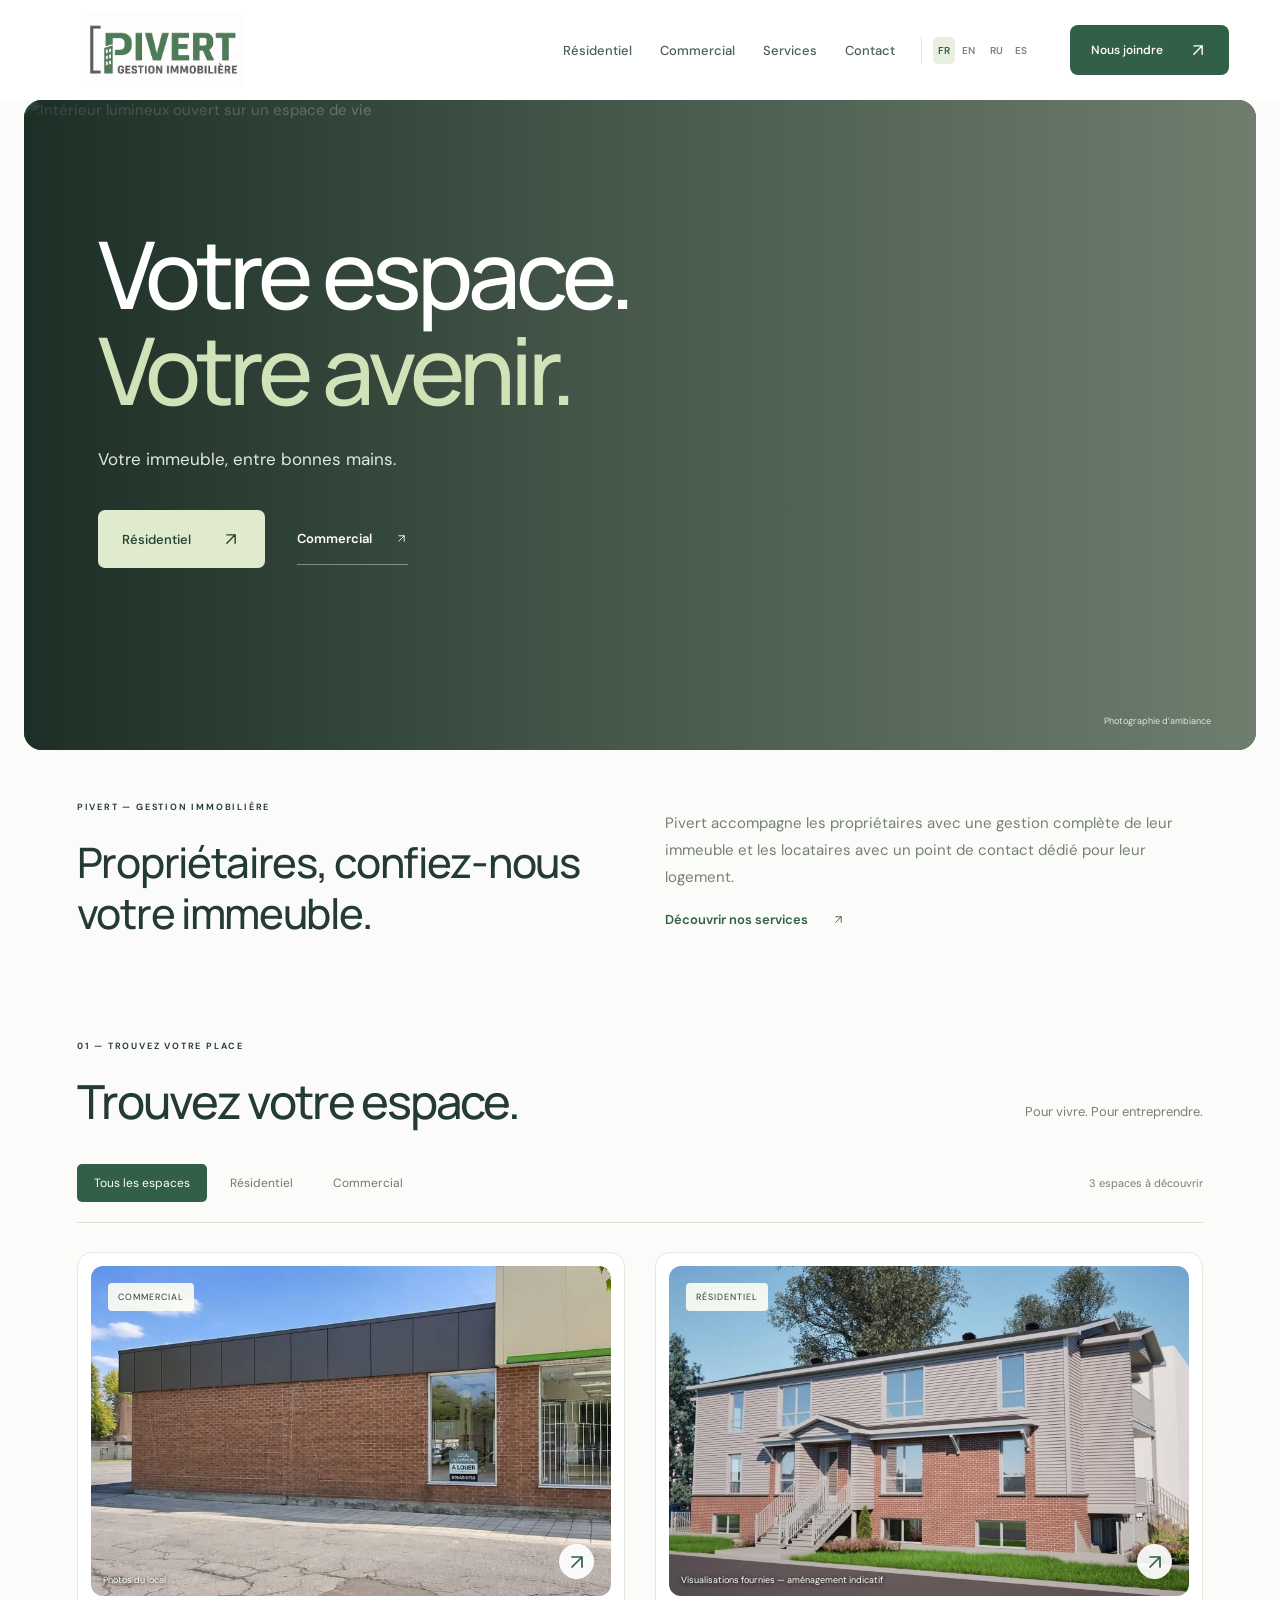
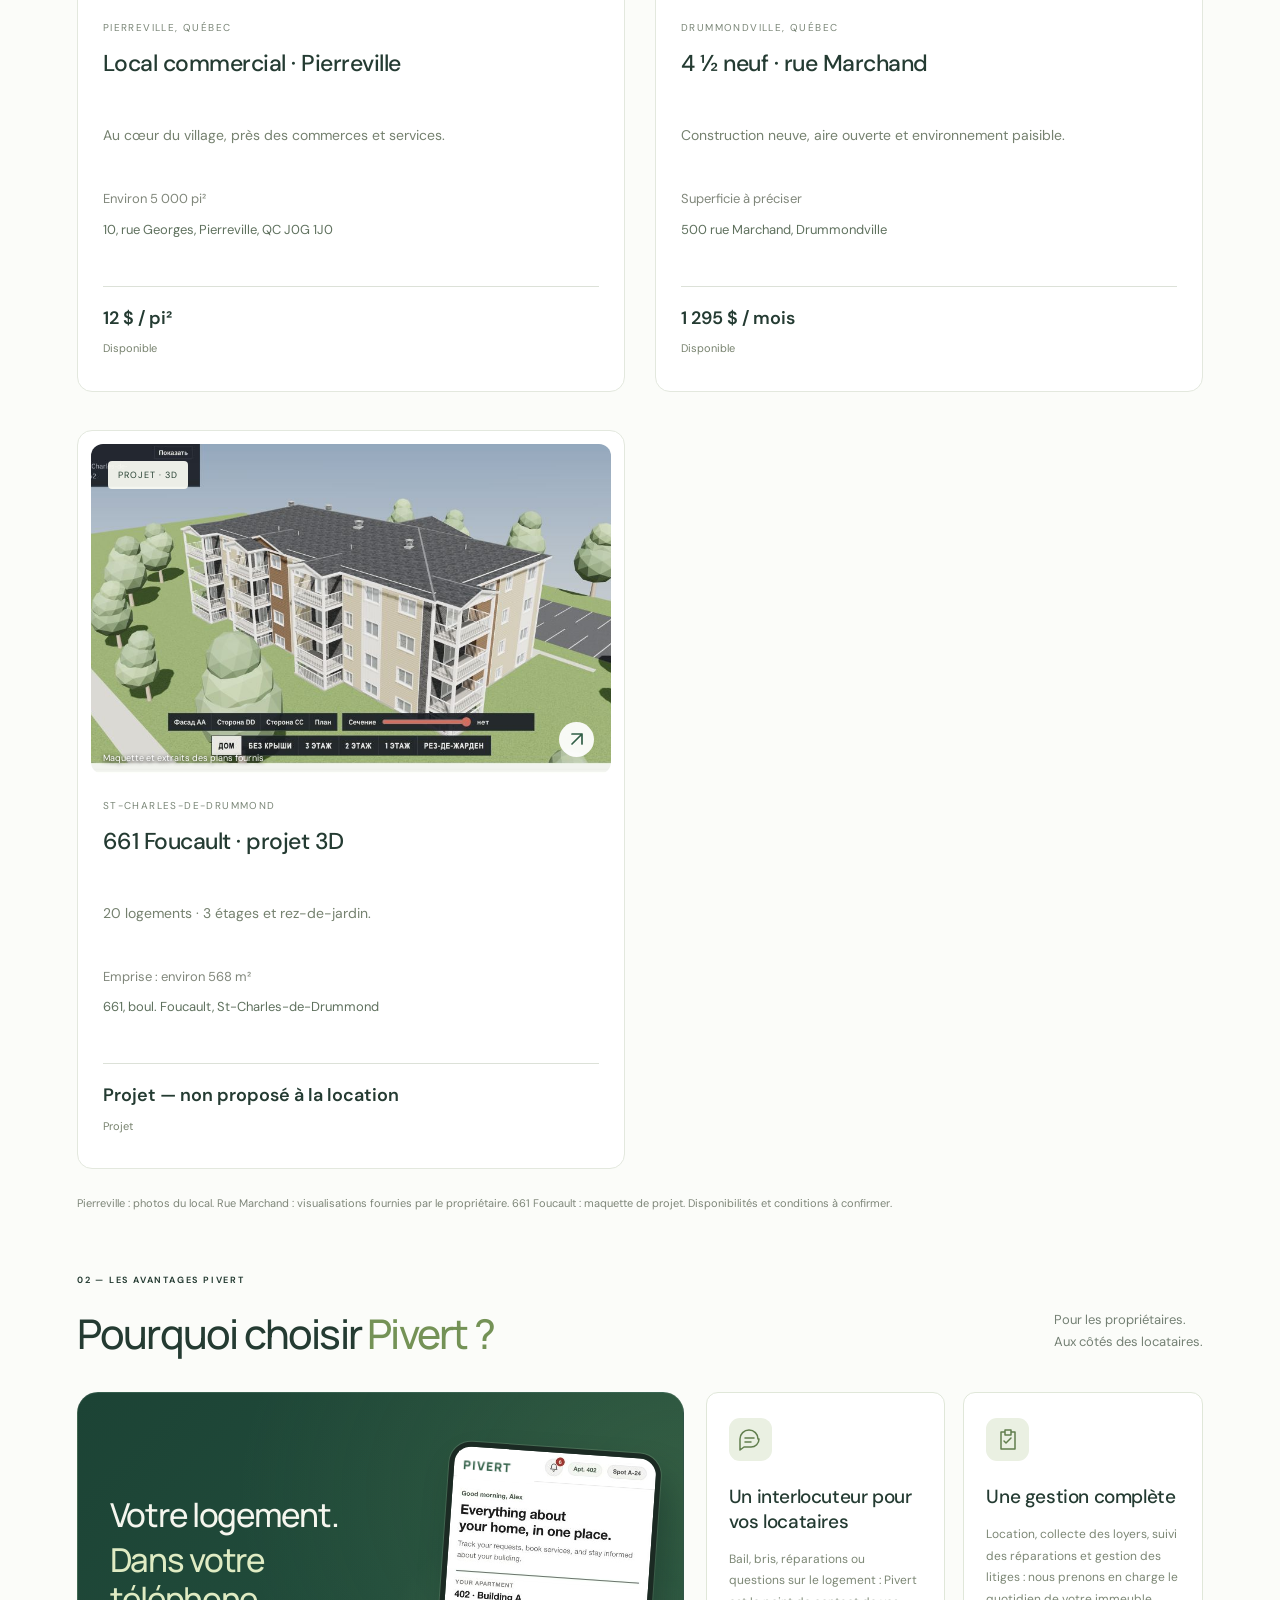
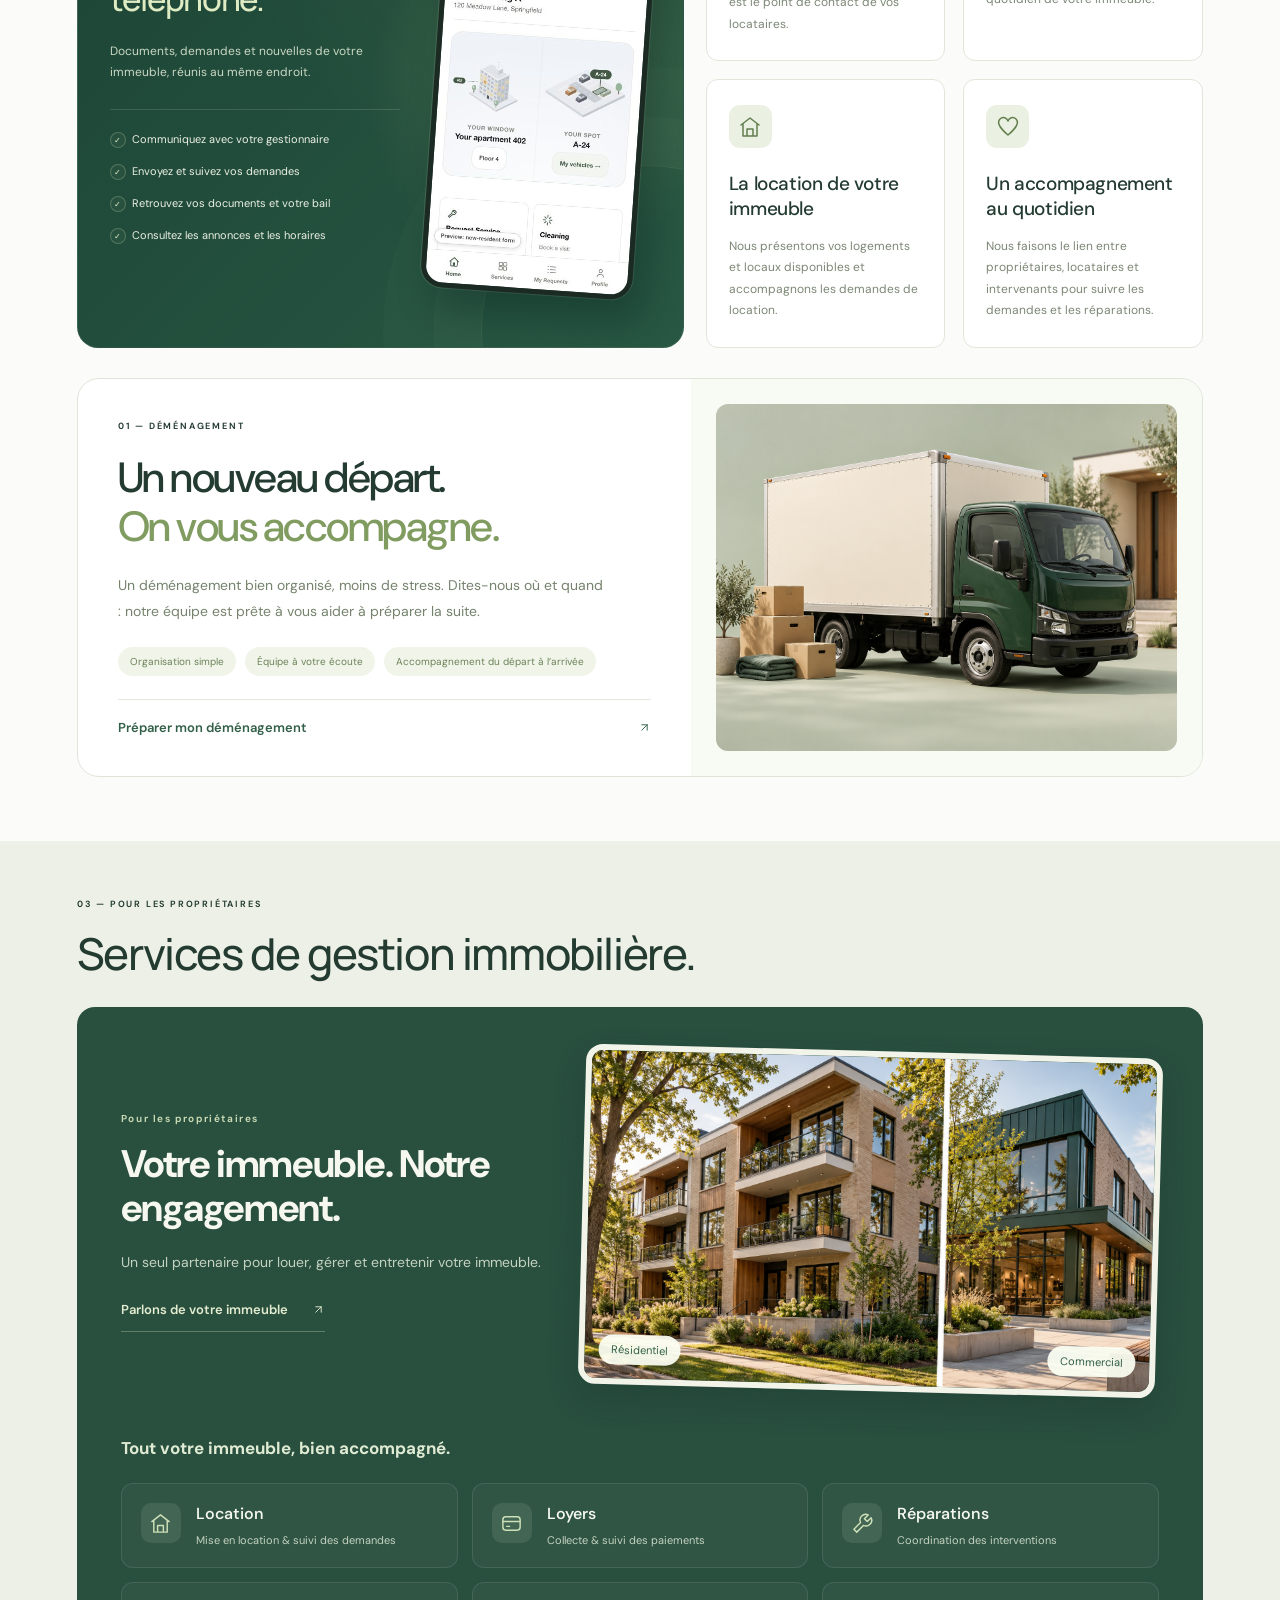
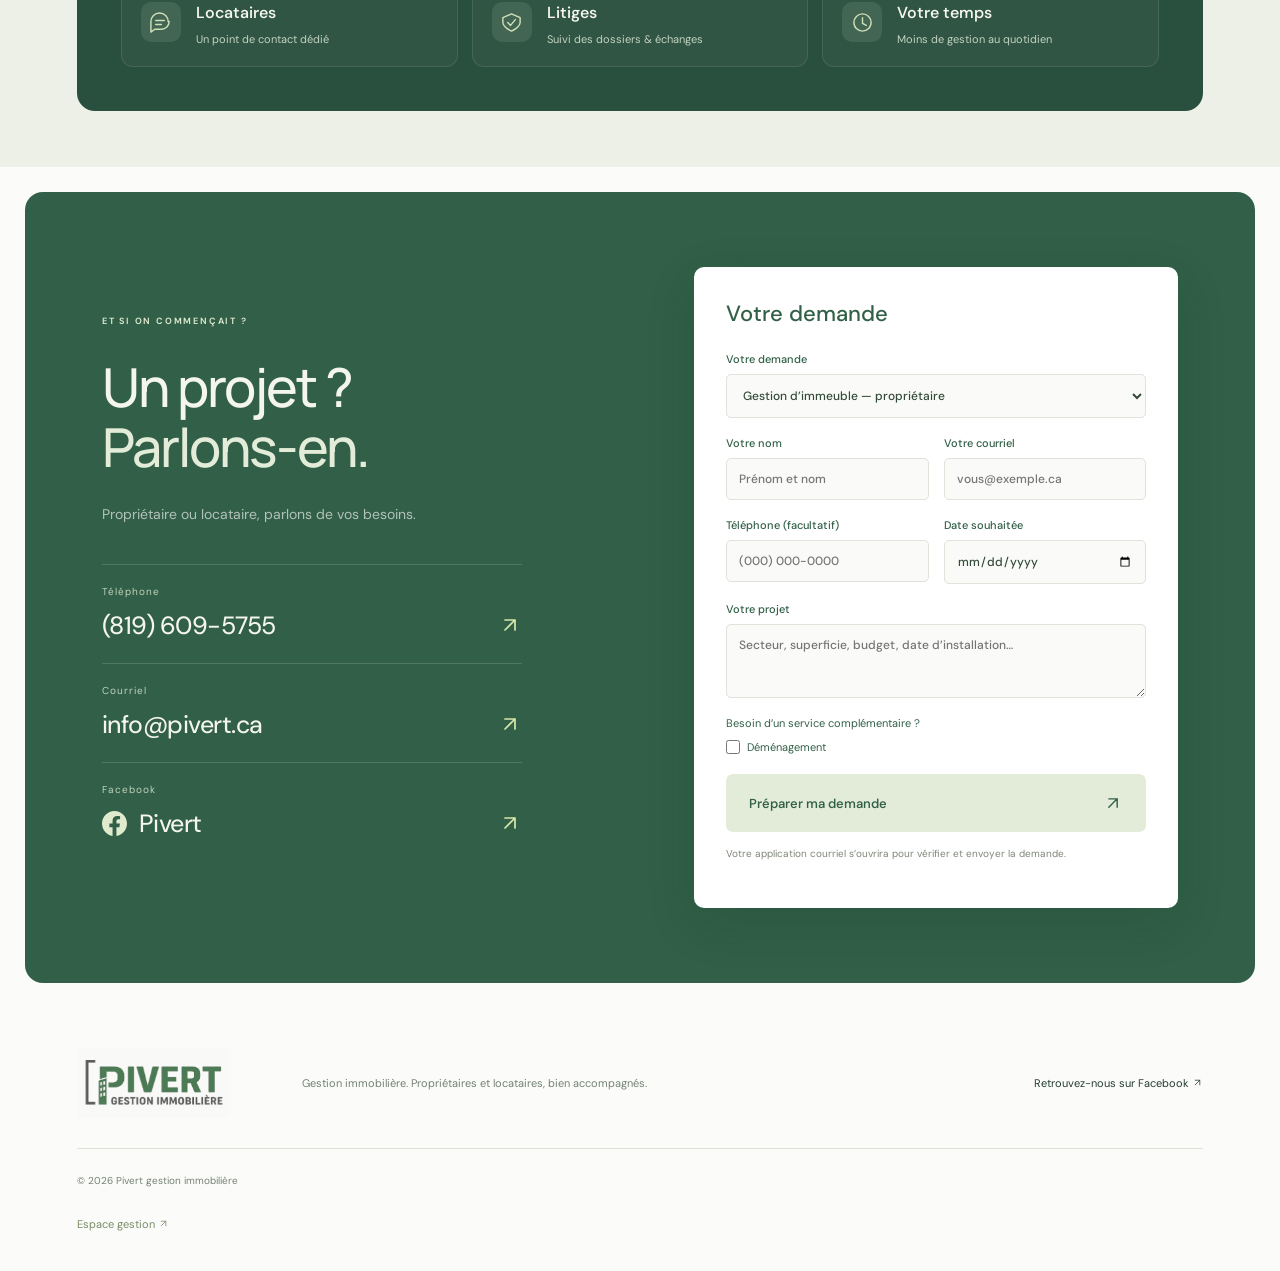
==== commit 180a8f6d: "Refresh Pivert property management services, benefits and generated visual assets" ====
--- a/index.html
+++ b/index.html
@@ -3,17 +3,17 @@
 <head>
 <meta charset="utf-8">
 <meta name="viewport" content="width=device-width,initial-scale=1">
-<meta name="description" content="Pivert gestion immobilière. Découvrez nos espaces résidentiels et commerciaux et nos services de déménagement et d’entretien.">
+<meta name="description" content="Pivert : gestion immobilière complète pour propriétaires, conciergerie pour locataires et déménagement.">
 <title>Pivert — Trouvez votre espace</title>
 <link rel="icon" href="assets/symbol.png">
 <link rel="stylesheet" href="css/base.css?v=glb1">
-<link rel="stylesheet" href="css/theme.css?v=glb1">
-<link rel="stylesheet" href="css/header.css?v=arrows-centered2">
+<link rel="stylesheet" href="css/theme.css?v=management-collage5">
+<link rel="stylesheet" href="css/header.css?v=back-top1">
 <link rel="stylesheet" href="css/catalog.css?v=glb1">
 <link rel="stylesheet" href="css/contact.css?v=glb1">
 <link rel="stylesheet" href="css/house3d.css?v=ios-dialog1">
-<link rel="stylesheet" href="css/benefits.css?v=glb1">
-<link rel="stylesheet" href="css/admin.css?v=admin-lang1">
+<link rel="stylesheet" href="css/benefits.css?v=full-phone2">
+<link rel="stylesheet" href="css/admin.css?v=ios-editor2">
 </head>
 <body>
 <header>
@@ -42,7 +42,7 @@
 <h1>Votre espace.<br>
 <em>Votre avenir.</em>
 </h1>
-<p class="intro">Un logement. Un local. Un nouveau départ.</p>
+<p class="intro">Votre immeuble, entre bonnes mains.</p>
 <div class="actions">
 <a class="btn" href="#espaces" data-category="residential">Résidentiel <span><svg class="arrow-icon" viewBox="0 0 24 24" fill="none" stroke="currentColor" stroke-width="1.7" stroke-linecap="round" stroke-linejoin="round" aria-hidden="true" focusable="false"><path d="M7 17 17 7M7 7h10v10"/></svg></span></a>
 <a class="text-link" href="#espaces" data-category="commercial">Commercial <span><svg class="arrow-icon" viewBox="0 0 24 24" fill="none" stroke="currentColor" stroke-width="1.7" stroke-linecap="round" stroke-linejoin="round" aria-hidden="true" focusable="false"><path d="M7 17 17 7M7 7h10v10"/></svg></span></a>
@@ -57,6 +57,7 @@
 <span class="photo-label">Photographie d’ambiance</span>
 </div>
 </section>
+<section class="section management-intro"><div><p class="eyebrow">PIVERT — GESTION IMMOBILIÈRE</p><h2>Propriétaires, confiez-nous votre immeuble.</h2></div><div><p>Pivert accompagne les propriétaires avec une gestion complète de leur immeuble et les locataires avec un point de contact dédié pour leur logement.</p><a class="text-link" href="#services">Découvrir nos services <span><svg class="arrow-icon" viewBox="0 0 24 24" fill="none" stroke="currentColor" stroke-width="1.7" stroke-linecap="round" stroke-linejoin="round" aria-hidden="true"><path d="M7 17 17 7M7 7h10v10"/></svg></span></a></div></section>
 <section id="espaces" class="section">
 <div class="section-heading">
 <div>
@@ -101,7 +102,7 @@
 <p class="catalog-note">Pierreville : photos du local. Rue Marchand : visualisations fournies par le propriétaire. 661 Foucault : maquette de projet. Disponibilités et conditions à confirmer.</p>
 </section>
 <section id="avantages" class="benefits section">
-<div class="section-heading"><div><p class="eyebrow">02 — LES AVANTAGES PIVERT</p><h2>Pourquoi choisir <em>Pivert ?</em></h2></div><p>Un logement. Un local.<br>Une équipe à votre écoute.</p></div>
+<div class="section-heading"><div><p class="eyebrow">02 — LES AVANTAGES PIVERT</p><h2>Pourquoi choisir <em>Pivert ?</em></h2></div><p>Pour les propriétaires.<br>Aux côtés des locataires.</p></div>
 <div class="benefits-grid">
 <article class="digital-benefit">
 <div class="digital-copy"><h3>Votre logement.<br><em>Dans votre téléphone.</em></h3><p>Documents, demandes et nouvelles de votre immeuble, réunis au même endroit.</p>
@@ -113,25 +114,21 @@
 </div>
 </article>
 <div class="small-benefits">
-<article class="benefit-card"><div class="benefit-icon"><svg viewBox="0 0 24 24" fill="none" stroke="currentColor" stroke-width="1.5" stroke-linecap="round" stroke-linejoin="round" aria-hidden="true"><path d="M21 11a8 8 0 0 1-8 8H6l-4 3V11a9 9 0 0 1 18 0Z"/><path d="M7 10h9M7 14h6"/></svg></div><h3>Un contact direct avec Pivert</h3><p>Téléphone, courriel ou Facebook : contactez notre équipe pour votre location.</p></article>
-<article class="benefit-card"><div class="benefit-icon"><svg viewBox="0 0 24 24" fill="none" stroke="currentColor" stroke-width="1.5" stroke-linecap="round" stroke-linejoin="round" aria-hidden="true"><path d="M9 4H5v17h14V4h-4M9 2h6v5H9zM8 13l2 2 5-5"/></svg></div><h3>Des espaces pour vos projets</h3><p>Un logement pour vivre ou un local pour entreprendre : explorez nos locations longue durée.</p></article>
-<article class="benefit-card"><div class="benefit-icon"><svg viewBox="0 0 24 24" fill="none" stroke="currentColor" stroke-width="1.5" stroke-linecap="round" stroke-linejoin="round" aria-hidden="true"><path d="m3 10 9-7 9 7M5 9v12h14V9M9 21v-7h6v7"/></svg></div><h3>Des offres faciles à découvrir</h3><p>Photos, adresse et caractéristiques : découvrez les lieux avant de demander une visite.</p></article>
-<article class="benefit-card"><div class="benefit-icon"><svg viewBox="0 0 24 24" fill="none" stroke="currentColor" stroke-width="1.5" stroke-linecap="round" stroke-linejoin="round" aria-hidden="true"><path d="M20 4c-3-3-7-1-8 2-1-3-5-5-8-2-4 4 1 10 8 16 7-6 12-12 8-16Z"/></svg></div><h3>De l’installation à l’entretien</h3><p>Déménagement, nettoyage et entretien du mobilier : demandez les services dont vous avez besoin.</p></article>
-</div></div></section>
-<section id="services" class="services section">
-<div class="section-heading"><div><p class="eyebrow">03 — NOS SERVICES</p><h2>Un quotidien plus simple.</h2></div><p>Trois services. Moins de soucis.</p></div>
-<div class="service-grid">
-<article><div class="service-icon" aria-hidden="true"><svg viewBox="0 0 24 24" fill="none" stroke="currentColor" stroke-width="1.5" stroke-linecap="round" stroke-linejoin="round"><path d="M3 7h11v10H3zM14 10h4l3 4v3h-7M3 12h4"/><circle cx="7" cy="18" r="2"/><circle cx="18" cy="18" r="2"/></svg></div><span class="service-number">01</span><h3>Déménagement</h3><p>Changez d’adresse, l’esprit tranquille.</p><button class="text-link" data-service="Déménagement">Demander une estimation <span><svg class="arrow-icon" viewBox="0 0 24 24" fill="none" stroke="currentColor" stroke-width="1.7" stroke-linecap="round" stroke-linejoin="round" aria-hidden="true" focusable="false"><path d="M7 17 17 7M7 7h10v10"/></svg></span></button></article>
-<article><div class="service-icon" aria-hidden="true"><svg viewBox="0 0 24 24" fill="none" stroke="currentColor" stroke-width="1.5" stroke-linecap="round" stroke-linejoin="round"><path d="m13 3-2 5 5 3 2-5M11 8l-5 8 7 4 5-9M6 16l-2 4 7 2 2-2M4 4v4M2 6h4M20 15v4M18 17h4"/></svg></div><span class="service-number">02</span><h3>Nettoyage</h3><p>Un espace impeccable, à votre rythme.</p><button class="text-link" data-service="Nettoyage">Demander une estimation <span><svg class="arrow-icon" viewBox="0 0 24 24" fill="none" stroke="currentColor" stroke-width="1.7" stroke-linecap="round" stroke-linejoin="round" aria-hidden="true" focusable="false"><path d="M7 17 17 7M7 7h10v10"/></svg></span></button></article>
-<article><div class="service-icon" aria-hidden="true"><svg viewBox="0 0 24 24" fill="none" stroke="currentColor" stroke-width="1.5" stroke-linecap="round" stroke-linejoin="round"><path d="M5 12V8a3 3 0 0 1 3-3h8a3 3 0 0 1 3 3v4M5 11a2 2 0 0 0-3 2v5h20v-5a2 2 0 0 0-4 0v2H6v-2a2 2 0 0 0-1-2ZM5 18v3M19 18v3M12 6v8"/><path d="M21 2v4M19 4h4"/></svg></div><span class="service-number">03</span><h3>Nettoyage de meubles</h3><p>Canapés, fauteuils et meubles rembourrés.</p><button class="text-link" data-service="Nettoyage de meubles">Demander une estimation <span><svg class="arrow-icon" viewBox="0 0 24 24" fill="none" stroke="currentColor" stroke-width="1.7" stroke-linecap="round" stroke-linejoin="round" aria-hidden="true" focusable="false"><path d="M7 17 17 7M7 7h10v10"/></svg></span></button></article>
-</div></section>
+<article class="benefit-card"><div class="benefit-icon"><svg viewBox="0 0 24 24" fill="none" stroke="currentColor" stroke-width="1.5" stroke-linecap="round" stroke-linejoin="round" aria-hidden="true"><path d="M21 11a8 8 0 0 1-8 8H6l-4 3V11a9 9 0 0 1 18 0Z"/><path d="M7 10h9M7 14h6"/></svg></div><h3>Un interlocuteur pour vos locataires</h3><p>Bail, bris, réparations ou questions sur le logement : Pivert est le point de contact de vos locataires.</p></article>
+<article class="benefit-card"><div class="benefit-icon"><svg viewBox="0 0 24 24" fill="none" stroke="currentColor" stroke-width="1.5" stroke-linecap="round" stroke-linejoin="round" aria-hidden="true"><path d="M9 4H5v17h14V4h-4M9 2h6v5H9zM8 13l2 2 5-5"/></svg></div><h3>Une gestion complète</h3><p>Location, collecte des loyers, suivi des réparations et gestion des litiges : nous prenons en charge le quotidien de votre immeuble.</p></article>
+<article class="benefit-card"><div class="benefit-icon"><svg viewBox="0 0 24 24" fill="none" stroke="currentColor" stroke-width="1.5" stroke-linecap="round" stroke-linejoin="round" aria-hidden="true"><path d="m3 10 9-7 9 7M5 9v12h14V9M9 21v-7h6v7"/></svg></div><h3>La location de votre immeuble</h3><p>Nous présentons vos logements et locaux disponibles et accompagnons les demandes de location.</p></article>
+<article class="benefit-card"><div class="benefit-icon"><svg viewBox="0 0 24 24" fill="none" stroke="currentColor" stroke-width="1.5" stroke-linecap="round" stroke-linejoin="round" aria-hidden="true"><path d="M20 4c-3-3-7-1-8 2-1-3-5-5-8-2-4 4 1 10 8 16 7-6 12-12 8-16Z"/></svg></div><h3>Un accompagnement au quotidien</h3><p>Nous faisons le lien entre propriétaires, locataires et intervenants pour suivre les demandes et les réparations.</p></article>
+</div></div><article class="moving-island"><div class="moving-copy"><p class="eyebrow">01 — DÉMÉNAGEMENT</p><h3>Un nouveau départ.<br><em>On vous accompagne.</em></h3><p>Un déménagement bien organisé, moins de stress. Dites-nous où et quand : notre équipe est prête à vous aider à préparer la suite.</p><div class="moving-points"><span>Organisation simple</span><span>Équipe à votre écoute</span><span>Accompagnement du départ à l’arrivée</span></div><button class="text-link" data-service="Déménagement">Préparer mon déménagement <svg class="arrow-icon" viewBox="0 0 24 24" fill="none" stroke="currentColor" stroke-width="1.7" stroke-linecap="round" stroke-linejoin="round" aria-hidden="true"><path d="M7 17 17 7M7 7h10v10"/></svg></button></div><div class="moving-visual" aria-hidden="true"><img src="assets/moving-truck-pivert.png" alt="" loading="lazy"></div></article></section>
+<section id="services" class="services section"><div class="section-heading"><div><p class="eyebrow">03 — POUR LES PROPRIÉTAIRES</p><h2>Services de gestion immobilière.</h2></div></div>
+
+<div class="owner-services visual-owner"><div class="owner-intro"><p class="eyebrow">Pour les propriétaires</p><h3>Votre immeuble. Notre engagement.</h3><p>Un seul partenaire pour louer, gérer et entretenir votre immeuble.</p><button class="text-link" data-service="Gestion d’immeuble — propriétaire">Parlons de votre immeuble <svg class="arrow-icon" viewBox="0 0 24 24" fill="none" stroke="currentColor" stroke-width="1.7" stroke-linecap="round" stroke-linejoin="round" aria-hidden="true"><path d="M7 17 17 7M7 7h10v10"/></svg></button></div><div class="owner-photo-story generated-collage"><img src="assets/management-collage.png" alt="Illustration de bâtiments résidentiel et commercial" loading="lazy"><div class="collage-labels"><span>Résidentiel</span><span>Commercial</span></div></div><div class="owner-benefits"><h3>Tout votre immeuble, bien accompagné.</h3><div class="owner-benefit-grid"><article><span class="management-icon" aria-hidden="true"><svg viewBox="0 0 24 24" fill="none" stroke="currentColor" stroke-width="1.5" stroke-linecap="round" stroke-linejoin="round"><path d="m3 10 9-7 9 7M5 9v12h14V9M9 21v-7h6v7"/></svg></span><h4>Location</h4><p>Mise en location & suivi des demandes</p></article><article><span class="management-icon" aria-hidden="true"><svg viewBox="0 0 24 24" fill="none" stroke="currentColor" stroke-width="1.5" stroke-linecap="round" stroke-linejoin="round"><rect x="3" y="5" width="18" height="14" rx="3"/><path d="M3 10h18M7 15h3"/></svg></span><h4>Loyers</h4><p>Collecte & suivi des paiements</p></article><article><span class="management-icon" aria-hidden="true"><svg viewBox="0 0 24 24" fill="none" stroke="currentColor" stroke-width="1.5" stroke-linecap="round" stroke-linejoin="round"><path d="m14 7 3 3 4-4a6 6 0 0 1-8 8l-7 7-3-3 7-7a6 6 0 0 1 8-8Z"/></svg></span><h4>Réparations</h4><p>Coordination des interventions</p></article><article><span class="management-icon" aria-hidden="true"><svg viewBox="0 0 24 24" fill="none" stroke="currentColor" stroke-width="1.5" stroke-linecap="round" stroke-linejoin="round"><path d="M21 11a8 8 0 0 1-8 8H6l-4 3V11a9 9 0 0 1 18 0ZM7 10h9M7 14h6"/></svg></span><h4>Locataires</h4><p>Un point de contact dédié</p></article><article><span class="management-icon" aria-hidden="true"><svg viewBox="0 0 24 24" fill="none" stroke="currentColor" stroke-width="1.5" stroke-linecap="round" stroke-linejoin="round"><path d="M12 3 3 7v5c0 5 9 9 9 9s9-4 9-9V7Z"/><path d="m8 12 3 3 5-6"/></svg></span><h4>Litiges</h4><p>Suivi des dossiers & échanges</p></article><article><span class="management-icon" aria-hidden="true"><svg viewBox="0 0 24 24" fill="none" stroke="currentColor" stroke-width="1.5" stroke-linecap="round" stroke-linejoin="round"><circle cx="12" cy="12" r="9"/><path d="M12 7v6l4 2"/></svg></span><h4>Votre temps</h4><p>Moins de gestion au quotidien</p></article></div></div></div></section>
 <section id="contact" class="contact section">
 <div class="contact-copy">
 <p class="eyebrow">ET SI ON COMMENÇAIT ?</p>
 <h2>Un projet ?<br>
 <em>Parlons-en.</em>
 </h2>
-<p>Notre équipe est à votre écoute.</p>
+<p>Propriétaire ou locataire, parlons de vos besoins.</p>
 <div class="contact-methods">
 <a href="tel:+18196095755" class="contact-method"><span class="contact-method-label">Téléphone</span><span class="contact-method-value">(819) 609-5755 <span aria-hidden="true"><svg class="arrow-icon" viewBox="0 0 24 24" fill="none" stroke="currentColor" stroke-width="1.7" stroke-linecap="round" stroke-linejoin="round" aria-hidden="true" focusable="false"><path d="M7 17 17 7M7 7h10v10"/></svg></span></span></a>
 <a href="mailto:info@pivert.ca" class="contact-method"><span class="contact-method-label">Courriel</span><span class="contact-method-value">info@pivert.ca <span aria-hidden="true"><svg class="arrow-icon" viewBox="0 0 24 24" fill="none" stroke="currentColor" stroke-width="1.7" stroke-linecap="round" stroke-linejoin="round" aria-hidden="true" focusable="false"><path d="M7 17 17 7M7 7h10v10"/></svg></span></span></a>
@@ -141,15 +138,14 @@
 <form id="request-form">
 <h3>Votre demande</h3>
 <label>Votre demande<select name="request" id="request">
+<option value="Gestion d’immeuble — propriétaire">Gestion d’immeuble — propriétaire</option><option value="Conciergerie — locataire">Conciergerie — locataire</option>
 <option value="Projet — 661 Foucault">Projet — 661 Foucault</option>
 <option value="Location résidentielle">Location résidentielle</option>
 <option value="4 ½ — 500 rue Marchand">4 ½ — 500 rue Marchand</option>
 <option value="Local commercial — Pierreville">Local commercial — Pierreville</option>
 <option value="Autre espace commercial">Autre espace commercial</option>
 <option value="Déménagement">Déménagement</option>
-<option value="Nettoyage">Nettoyage</option>
 <option value="Espace résident — Pivert">Espace résident — Pivert</option>
-<option value="Nettoyage de meubles">Nettoyage de meubles</option>
 </select>
 </label>
 <div class="form-row">
@@ -171,9 +167,8 @@
 <legend>Besoin d’un service complémentaire ?</legend>
 <label>
 <input type="checkbox" name="extra" value="Déménagement"> Déménagement</label>
-<label>
-<input type="checkbox" name="extra" value="Nettoyage"> Nettoyage</label>
-<label><input type="checkbox" name="extra" value="Nettoyage de meubles"> Nettoyage de meubles</label>
+
+
 </fieldset>
 <button class="btn" type="submit">Préparer ma demande <span><svg class="arrow-icon" viewBox="0 0 24 24" fill="none" stroke="currentColor" stroke-width="1.7" stroke-linecap="round" stroke-linejoin="round" aria-hidden="true" focusable="false"><path d="M7 17 17 7M7 7h10v10"/></svg></span>
 </button>
@@ -187,7 +182,7 @@
 <a class="brand" href="#">
 <img class="brand-logo" src="assets/logo.png" alt="Pivert — Gestion immobilière">
 </a>
-<p>Des espaces. Des projets. La suite, ensemble.</p>
+<p>Gestion immobilière. Propriétaires et locataires, bien accompagnés.</p>
 <a href="https://www.facebook.com/profile.php?id=61574346015342" target="_blank" rel="noopener noreferrer">Retrouvez-nous sur Facebook <svg class="arrow-icon" viewBox="0 0 24 24" fill="none" stroke="currentColor" stroke-width="1.7" stroke-linecap="round" stroke-linejoin="round" aria-hidden="true" focusable="false"><path d="M7 17 17 7M7 7h10v10"/></svg></a>
 <small>© 2026 Pivert gestion immobilière</small>
 <a class="admin-entry" href="?admin=1">Espace gestion <svg class="arrow-icon" viewBox="0 0 24 24" fill="none" stroke="currentColor" stroke-width="1.7" stroke-linecap="round" stroke-linejoin="round" aria-hidden="true" focusable="false"><path d="M7 17 17 7M7 7h10v10"/></svg></a>
@@ -221,11 +216,11 @@
   </div>
 </div>
 </dialog>
-<script defer src="js/translations.js?v=svg-arrows1">
+<script defer src="js/translations.js?v=management-collage5">
 </script>
 <script defer src="js/data.js?v=glb1">
 </script>
-<script defer src="js/i18n.js?v=glb1">
+<script defer src="js/i18n.js?v=management1">
 </script>
 <script defer src="js/catalog.js?v=ios-dialog1">
 </script>
@@ -240,8 +235,9 @@
 <script defer src="js/listing-store.js?v=glb1"></script>
 <script defer src="js/listing-catalog.js?v=arrows-centered2"></script>
 <script defer src="js/admin-i18n.js?v=admin-lang1"></script>
-<script defer src="js/admin.js?v=admin-lang1"></script>
+<script defer src="js/admin.js?v=ios-editor2"></script>
 <script defer src="js/app.js?v=glb1">
 </script>
+<script defer src="js/back-to-top.js?v=back-top1"></script>
 </body>
 </html>
--- a/css/theme.css
+++ b/css/theme.css
@@ -306,3 +306,60 @@
  #services .service-grid h3 { font-size:22px; min-height:0; margin-bottom:9px; }
  #services .service-grid p { margin-bottom:18px; }
 }
+.management-intro { display:grid;grid-template-columns:1fr 1fr;gap:50px;padding-top:50px;padding-bottom:25px;align-items:center; }
+.management-intro h2 { font-size:clamp(26px,3.5vw,42px);line-height:1.2;letter-spacing:-1.3px; }
+.management-intro p:not(.eyebrow) { color:#748074;font-size:15px;line-height:1.8;margin-bottom:20px; }
+.management-intro .text-link { font-size:13px; }
+#services .service-grid article h3 { font-size:23px;line-height:1.25; }
+#services .service-grid article p { line-height:1.7; }
+@media(max-width:760px) { .management-intro { grid-template-columns:1fr;gap:20px;padding-top:36px;padding-bottom:15px; }.management-intro h2 { letter-spacing:-.8px; }.management-intro p:not(.eyebrow) { font-size:14px; } }
+/* Two audiences, clearly separated within services. */
+.tenant-services { margin-bottom:28px; }
+.audience-heading { display:flex;gap:16px;align-items:flex-start;margin-bottom:22px; }
+.audience-index { display:grid;place-items:center;width:38px;height:38px;flex-shrink:0;border-radius:50%;background:#e1e9d5;color:#547746;font-size:12px; }
+#services .audience-heading h3 { font-size:26px;line-height:1.2;margin:2px 0 8px;letter-spacing:-.7px; }
+.audience-heading p { font-size:13px;color:#7a8871;line-height:1.6;margin:0; }
+#services .tenant-services .service-grid { grid-template-columns:repeat(2,minmax(0,1fr)); }
+.owner-services { display:grid;grid-template-columns:.85fr 1.15fr;gap:45px;padding:40px;background:#294f3f;border-radius:18px;color:#f6f8ef; }
+.owner-intro .eyebrow { color:#cbdcb5;letter-spacing:1.6px;font-size:10px; }
+#services .owner-intro h3 { font-size:clamp(29px,3vw,40px);line-height:1.15;letter-spacing:-1.3px;margin:0 0 20px; }
+.owner-intro>p:not(.eyebrow) { color:#c4d3c0;font-size:14px;line-height:1.8; }
+.owner-intro .text-link { color:#e4edcf;font-size:13px;margin-top:25px;border-bottom:1px solid #d0dfbd55;padding-bottom:13px; }
+#services .owner-benefits>h3 { font-size:17px;line-height:1.5;margin:0 0 22px;color:#e0ebd3; }
+.owner-benefit-grid { display:grid;grid-template-columns:1fr 1fr;gap:26px; }
+.owner-benefit-grid article { border-top:1px solid #ffffff25;padding-top:14px;min-width:0; }
+.owner-benefit-number { font-size:10px;color:#b7cc9e; }
+.owner-benefit-grid h4 { font-size:16px;font-weight:550;line-height:1.4;margin:10px 0; }
+.owner-benefit-grid p { font-size:12px;line-height:1.75;color:#c4d3c0;margin:0; }
+@media(max-width:900px) { .owner-services { grid-template-columns:1fr;gap:32px;padding:30px; } }
+@media(max-width:650px) { #services .tenant-services .service-grid { grid-template-columns:1fr; }.owner-services { padding:26px 22px; }.owner-benefit-grid { grid-template-columns:1fr;gap:20px; }#services .audience-heading h3 { font-size:23px; } }
+.moving-island { display:grid;grid-template-columns:1.2fr 1fr;align-items:center;background:#fff;border:1px solid #dfe6d8;border-radius:22px;overflow:hidden;margin-bottom:36px; }
+.moving-copy { padding:40px; }.moving-copy .eyebrow { margin-bottom:20px; }
+#services .moving-copy h3 { font-size:clamp(28px,3.3vw,44px);font-weight:500;line-height:1.15;letter-spacing:-1.5px;margin:0 0 22px; }.moving-copy h3 em { color:#819c61;font-style:normal; }
+.moving-copy>p:not(.eyebrow) { font-size:14px;line-height:1.8;color:#75836d;max-width:490px; }
+.moving-points { display:flex;flex-wrap:wrap;gap:9px;margin:23px 0; }.moving-points span { background:#f0f4e9;border-radius:30px;padding:8px 12px;color:#6b8358;font-size:10px; }
+.moving-copy .text-link { font-size:13px;border-top:1px solid #e4e9de;padding-top:19px;width:100%;justify-content:space-between; }.moving-visual { padding:25px;background:#f8faf4;align-self:stretch;display:flex;align-items:center; }.moving-visual svg { width:100%;height:auto; }
+.visual-owner { grid-template-columns:1fr 1fr;padding:44px;gap:35px; }
+.visual-owner .owner-intro { align-self:center; }.owner-photo-story { position:relative;min-height:320px;padding:0 25px 35px 0; }.owner-photo-story>img { display:block;width:100%;height:320px;object-fit:cover;border-radius:13px; }
+.owner-photo-detail { position:absolute;right:0;bottom:0;width:48%;padding:6px;background:#e7eddd;border-radius:12px;box-shadow:0 9px 25px #152c2733; }.owner-photo-detail img { display:block;width:100%;height:110px;object-fit:cover;border-radius:7px; }.owner-photo-detail span { display:block;padding:9px 5px 5px;font-size:10px;color:#315f47; }
+.visual-owner .owner-benefits { grid-column:1/-1;padding-top:10px; }.visual-owner .owner-benefit-grid { grid-template-columns:repeat(4,minmax(0,1fr));gap:22px; }.visual-owner .owner-benefit-grid article { padding:22px;background:#ffffff09;border:1px solid #ffffff19;border-radius:12px; }
+@media(max-width:900px) { .visual-owner .owner-benefit-grid { grid-template-columns:1fr 1fr; }.moving-copy { padding:30px; }.visual-owner { padding:30px; } }
+@media(max-width:650px) { .moving-island { grid-template-columns:1fr; }.moving-copy { padding:27px 24px; }.moving-visual { padding:10px 35px; }.moving-visual svg { max-height:210px; }.visual-owner { grid-template-columns:1fr;padding:27px 22px;gap:25px; }.owner-photo-story { min-height:260px; }.owner-photo-story>img { height:240px; }.visual-owner .owner-benefit-grid { grid-template-columns:1fr;gap:12px; }.visual-owner .owner-benefit-grid article { padding:18px; } }
+#avantages>.moving-island { margin:30px 0 0; }
+#avantages .moving-copy h3 { font-size:clamp(28px,3.3vw,44px);font-weight:500;line-height:1.15;letter-spacing:-1.5px;margin:0 0 22px; }
+.moving-visual img { display:block;width:100%;height:100%;max-height:420px;object-fit:cover;border-radius:12px; }
+#services>.section-heading h2 { max-width:850px;font-size:clamp(27px,3.5vw,44px);line-height:1.2; }
+.visual-owner { grid-template-columns:.85fr 1.15fr; }
+.generated-collage { padding:0;min-height:0;align-self:center;transform:rotate(1.5deg);box-shadow:0 14px 30px #132b2540;border-radius:17px; }
+.generated-collage>img { height:340px;object-fit:cover;border:6px solid #f2f4ea;border-radius:17px; }
+.collage-labels { position:absolute;bottom:20px;left:20px;right:20px;display:flex;justify-content:space-between;gap:12px; }
+.collage-labels span { padding:8px 13px;border-radius:30px;background:#fcfff4ee;color:#315f47;font-size:11px; }
+.collage-brand { position:absolute;top:-15px;right:22px;background:#d6e4c2;border:5px solid #294f3f;border-radius:12px;padding:12px 17px;color:#315f47;font-weight:750;letter-spacing:2px;font-size:13px;transform:rotate(-4deg); }
+.visual-owner .owner-benefit-grid { grid-template-columns:repeat(3,minmax(0,1fr));gap:14px; }
+.visual-owner .owner-benefit-grid article { display:grid;grid-template-columns:42px 1fr;column-gap:13px;padding:19px;align-content:center; }
+.management-icon { grid-row:1/3;width:40px;height:40px;background:#d9e5c51c;border-radius:10px;display:grid;place-items:center;color:#cee0b7; }
+.management-icon svg { width:23px;height:23px; }
+.visual-owner .owner-benefit-grid h4 { margin:0 0 6px;font-size:16px; }
+.visual-owner .owner-benefit-grid p { font-size:11px;line-height:1.5; }
+@media(max-width:900px) { .visual-owner { grid-template-columns:1fr; }.visual-owner .owner-benefit-grid { grid-template-columns:1fr 1fr; } }
+@media(max-width:650px) { .generated-collage>img { height:255px; }.generated-collage { transform:none; }.visual-owner .owner-benefit-grid { grid-template-columns:1fr; }.visual-owner .owner-benefit-grid article { padding:16px; } }
--- a/css/header.css
+++ b/css/header.css
@@ -159,3 +159,9 @@
 .property-picture .round { display:flex;align-items:center;justify-content:center;padding:0;line-height:0; }
 .property-picture .round::after { content:none;display:none; }
 .property-picture .round .arrow-icon { width:24px;height:24px;display:block;vertical-align:initial; }
+.back-to-top { position:fixed;right:22px;bottom:calc(22px + env(safe-area-inset-bottom,0px));z-index:20;display:grid;place-items:center;width:42px;height:42px;padding:0;border:1px solid #ffffff55;border-radius:50%;background:#315f47;color:#f8fbf2;box-shadow:0 4px 18px #16332526;cursor:pointer;-webkit-tap-highlight-color:transparent;transition:background .2s,transform .2s; }
+.back-to-top svg { width:20px;height:20px; }
+.back-to-top:hover { background:#244c38;transform:translateY(-2px); }
+.back-to-top:focus-visible { outline:2px solid #78965e;outline-offset:4px; }
+.back-to-top[hidden],body:has(dialog[open]) .back-to-top { display:none; }
+@media(max-width:760px) { .back-to-top { right:17px;bottom:calc(18px + env(safe-area-inset-bottom,0px));width:40px;height:40px; } }
--- a/css/admin.css
+++ b/css/admin.css
@@ -90,3 +90,31 @@
 .admin-sidebar>a,.admin-nav { line-height:1.5; }
 .editor-footer button { white-space:normal; }
 #admin-root input[hidden] { display:none; }
+/* Keep the editor inside Safari's visible viewport, with only its body scrolling. */
+#admin-editor {
+  position:fixed;inset:0;margin:auto;overflow:hidden;
+  width:880px;max-width:calc(100% - 24px);
+  max-height:calc(100vh - 32px);max-height:calc(100dvh - 32px);
+  border-radius:16px;box-sizing:border-box;
+}
+#admin-editor[open] { display:flex;flex-direction:column; }
+#admin-form { display:flex;flex-direction:column;min-height:0;width:100%;max-height:inherit;overflow:hidden; }
+#admin-form .editor-heading { flex-shrink:0;gap:16px; }
+#admin-form .editor-heading>div { min-width:0; }
+#admin-form .editor-heading h2 { line-height:1.2;margin:0;overflow-wrap:anywhere; }
+#admin-form .editor-body { overflow-y:auto;overscroll-behavior:contain;-webkit-overflow-scrolling:touch;min-height:0;flex:1 1 auto; }
+#admin-form .editor-footer { position:static;flex-shrink:0; }
+#admin-editor:focus,#editor-close:focus { outline:none; }
+#editor-close { flex-shrink:0;display:grid;place-items:center;padding:0;line-height:1;-webkit-tap-highlight-color:transparent; }
+#editor-close:focus-visible { outline:2px solid #527a5e;outline-offset:3px; }
+body:has(#admin-editor[open]) { overflow:hidden; }
+@media(max-width:650px) {
+  #admin-editor { max-height:calc(100dvh - 24px - env(safe-area-inset-top,0px) - env(safe-area-inset-bottom,0px)); }
+  #admin-form .editor-heading { padding:18px 20px; }
+  #admin-form .editor-heading h2 { font-size:22px;letter-spacing:-.5px; }
+  #admin-form .editor-body { padding:20px; }
+  #admin-form .editor-footer { padding:12px;gap:8px; }
+  #admin-form .editor-footer>div { display:grid;grid-template-columns:1fr 1fr;gap:8px; }
+  #admin-form .editor-footer button { min-height:40px;padding:9px 10px;line-height:1.4;white-space:normal;font-size:11px; }
+  #admin-form input:not([type=checkbox]):not([type=file]),#admin-form textarea,#admin-form select { font-size:16px; }
+}
